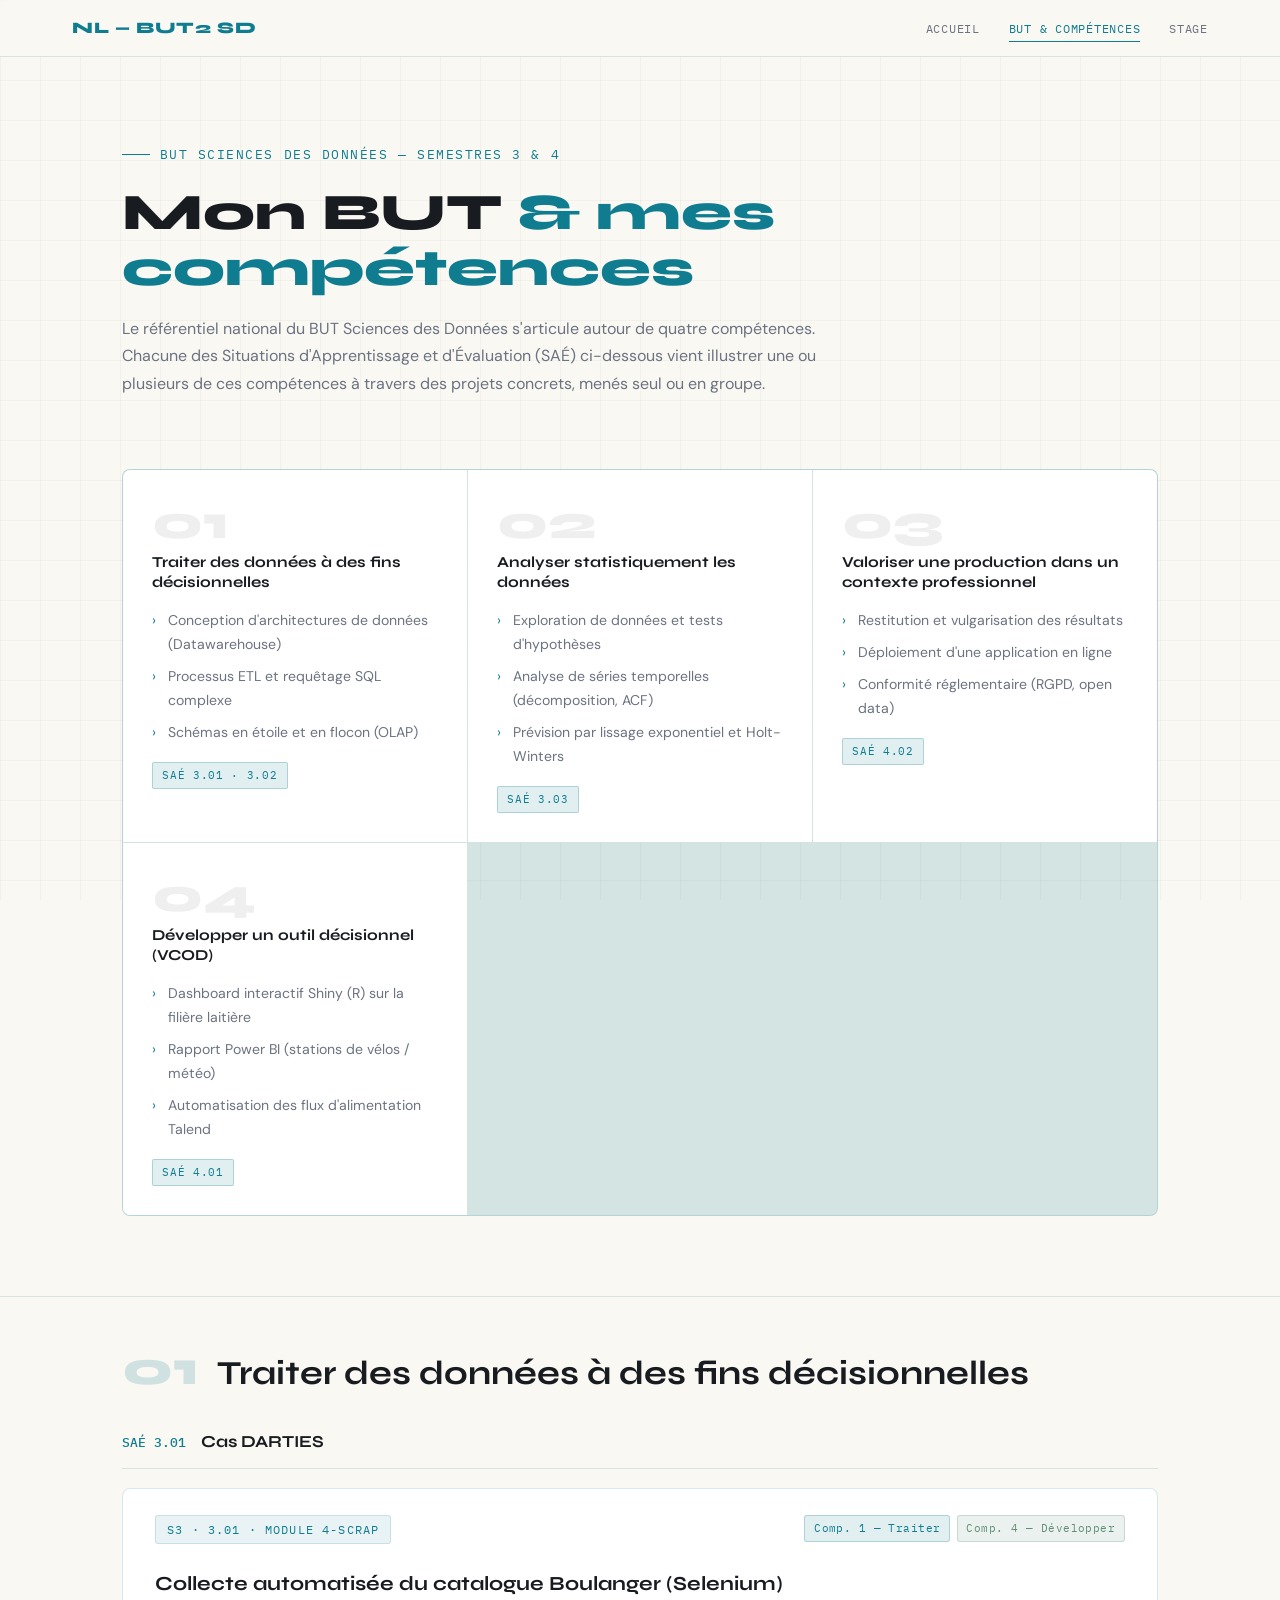
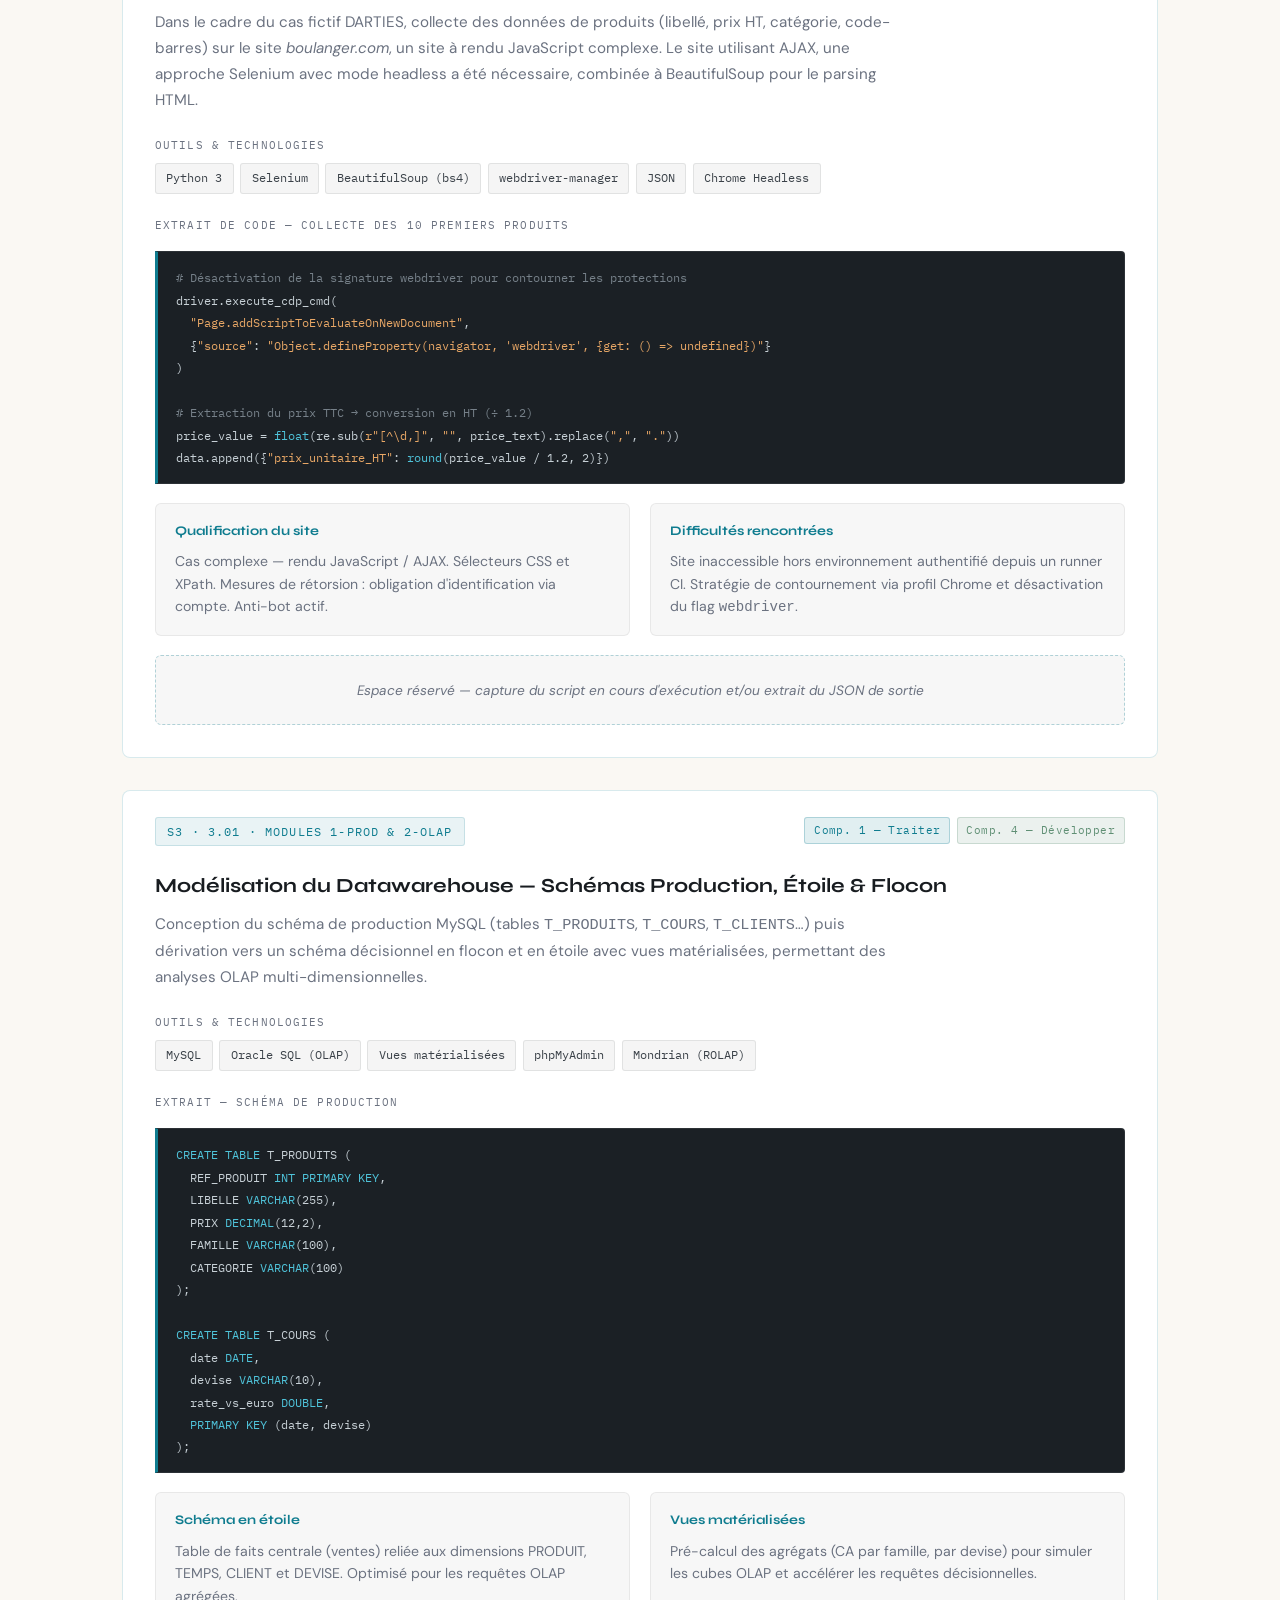
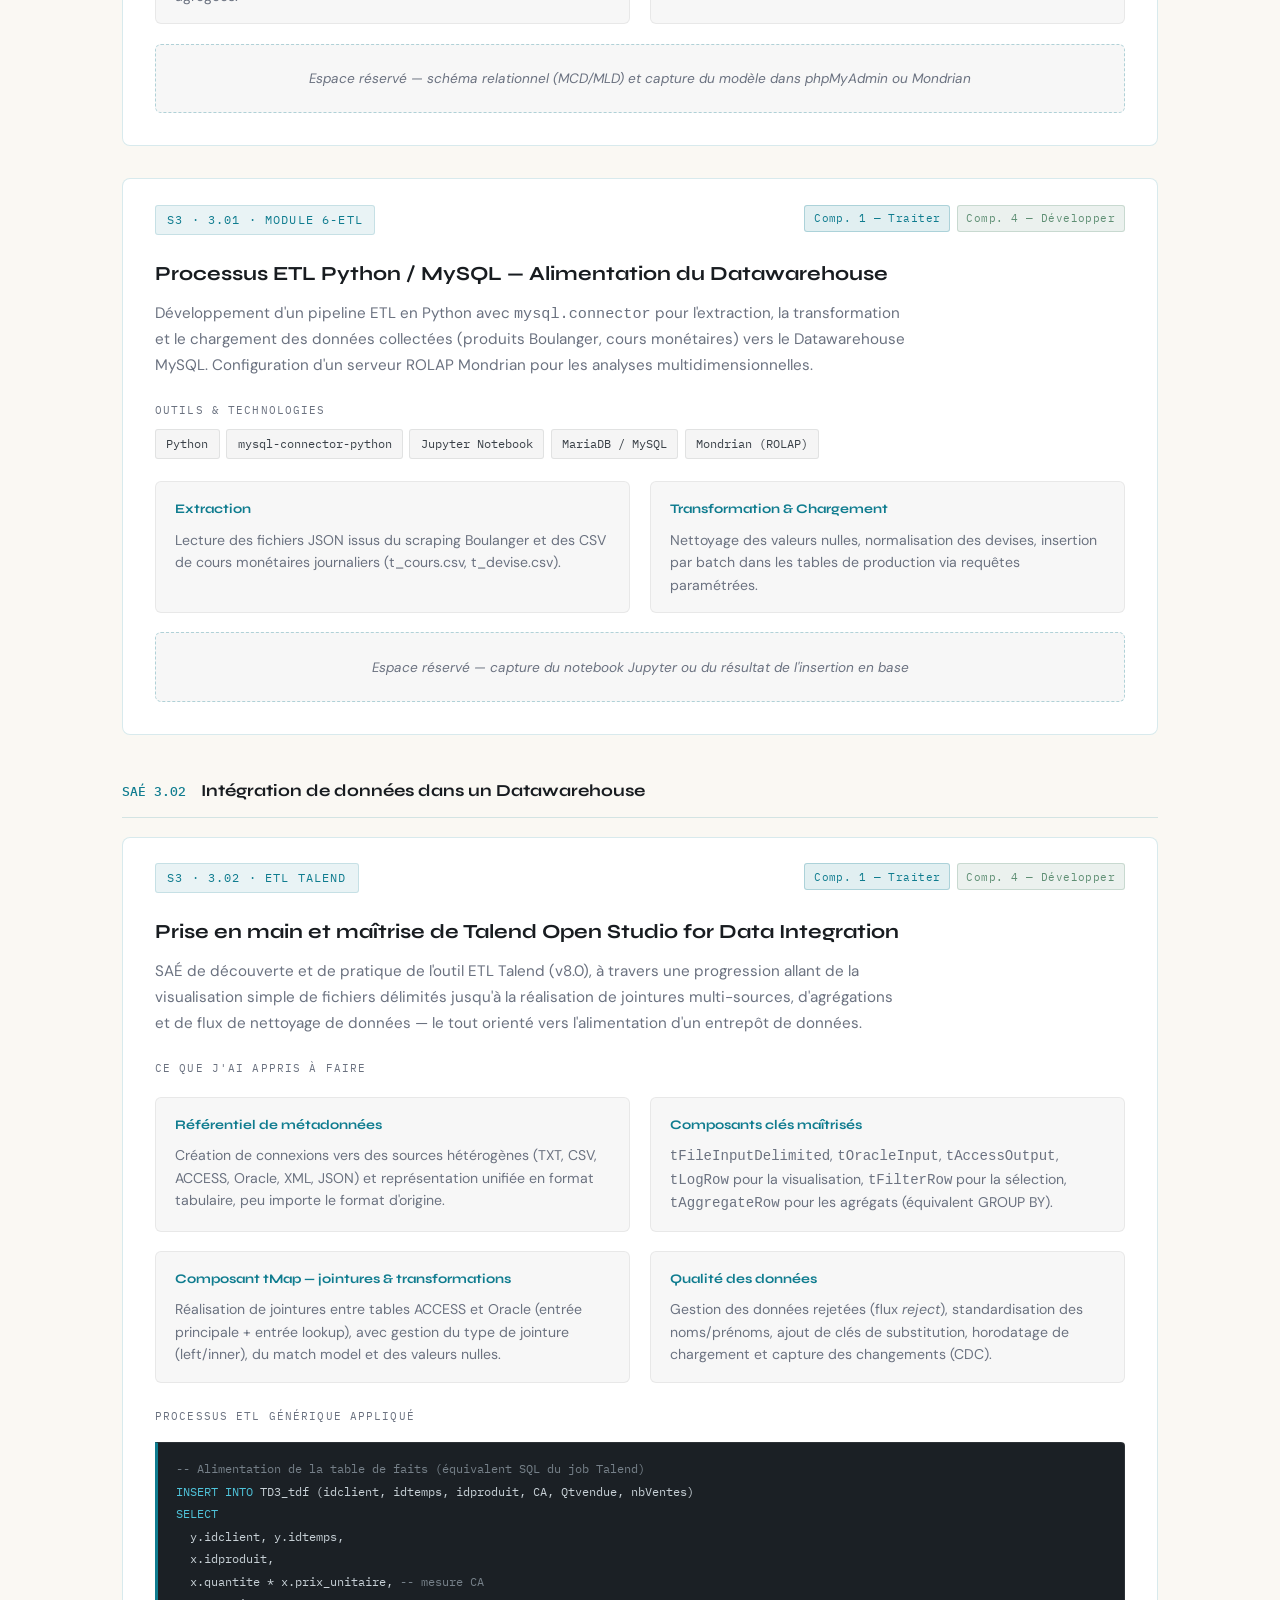
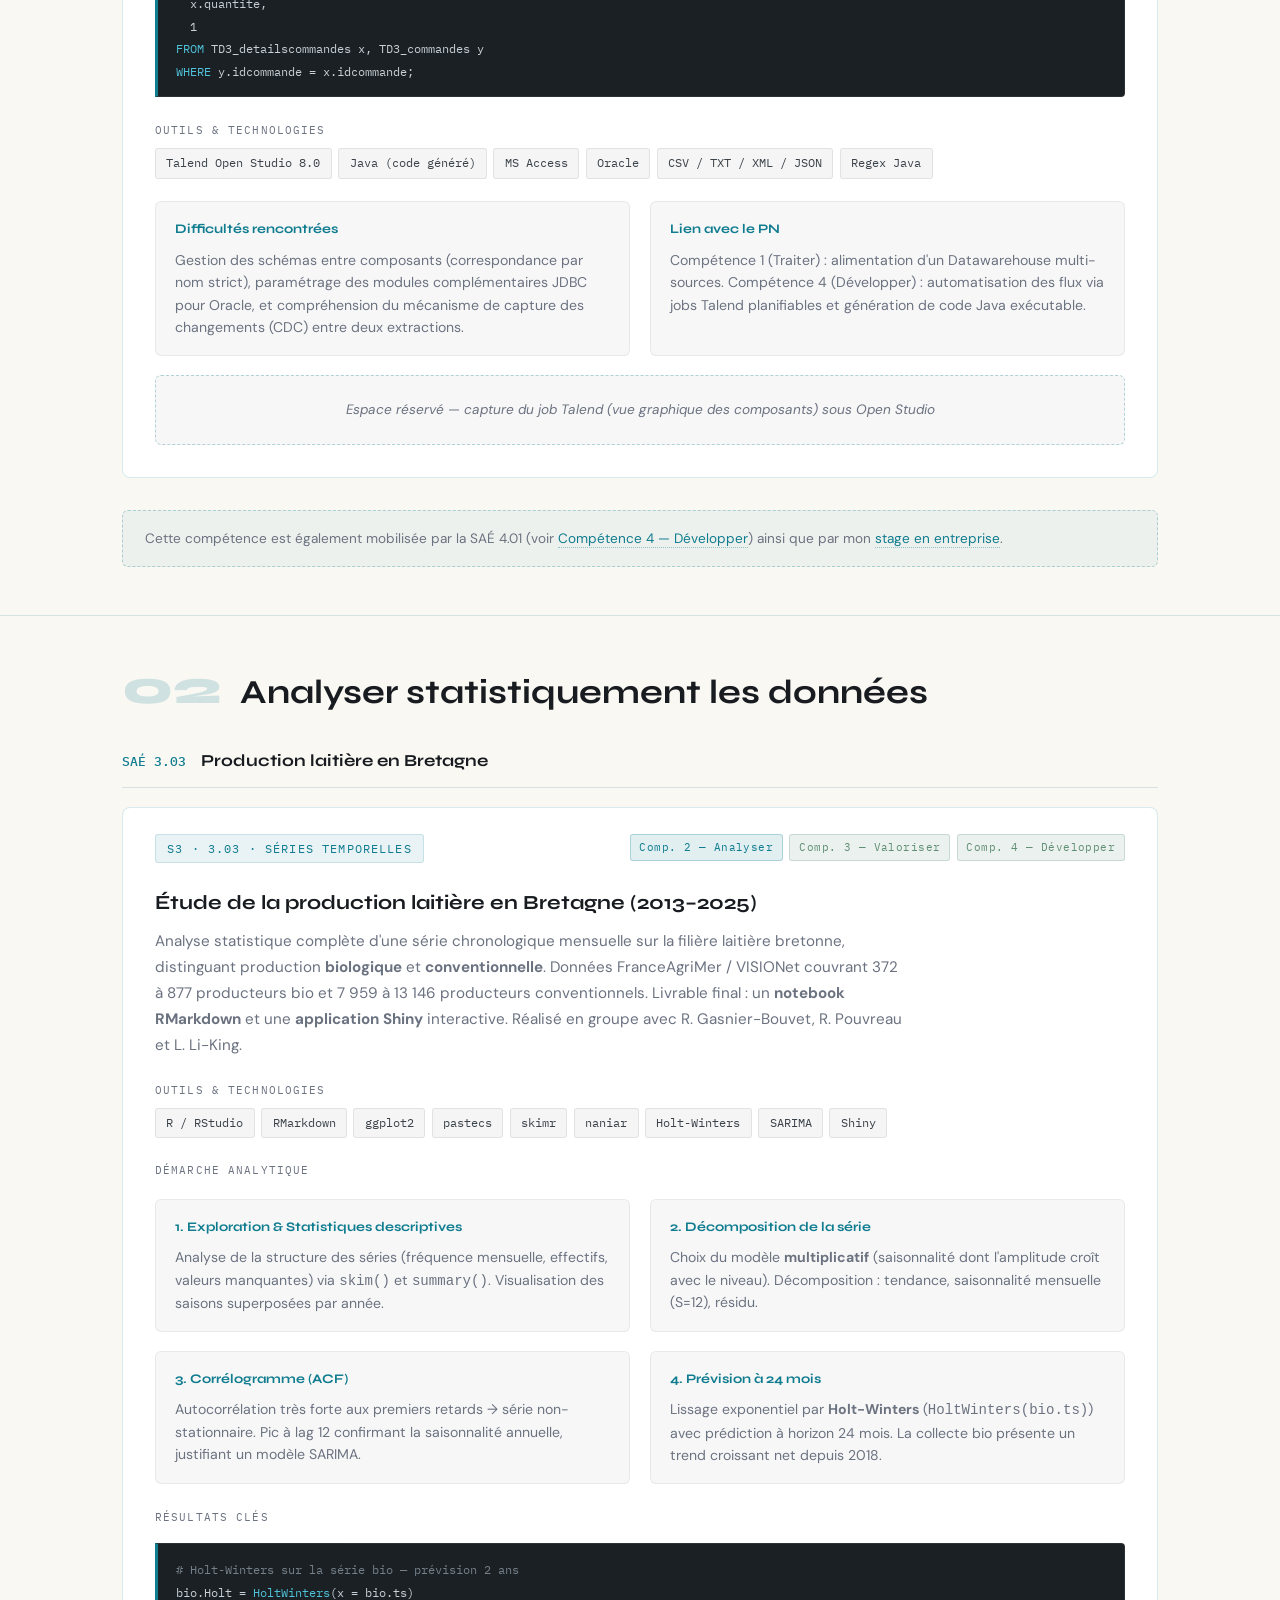
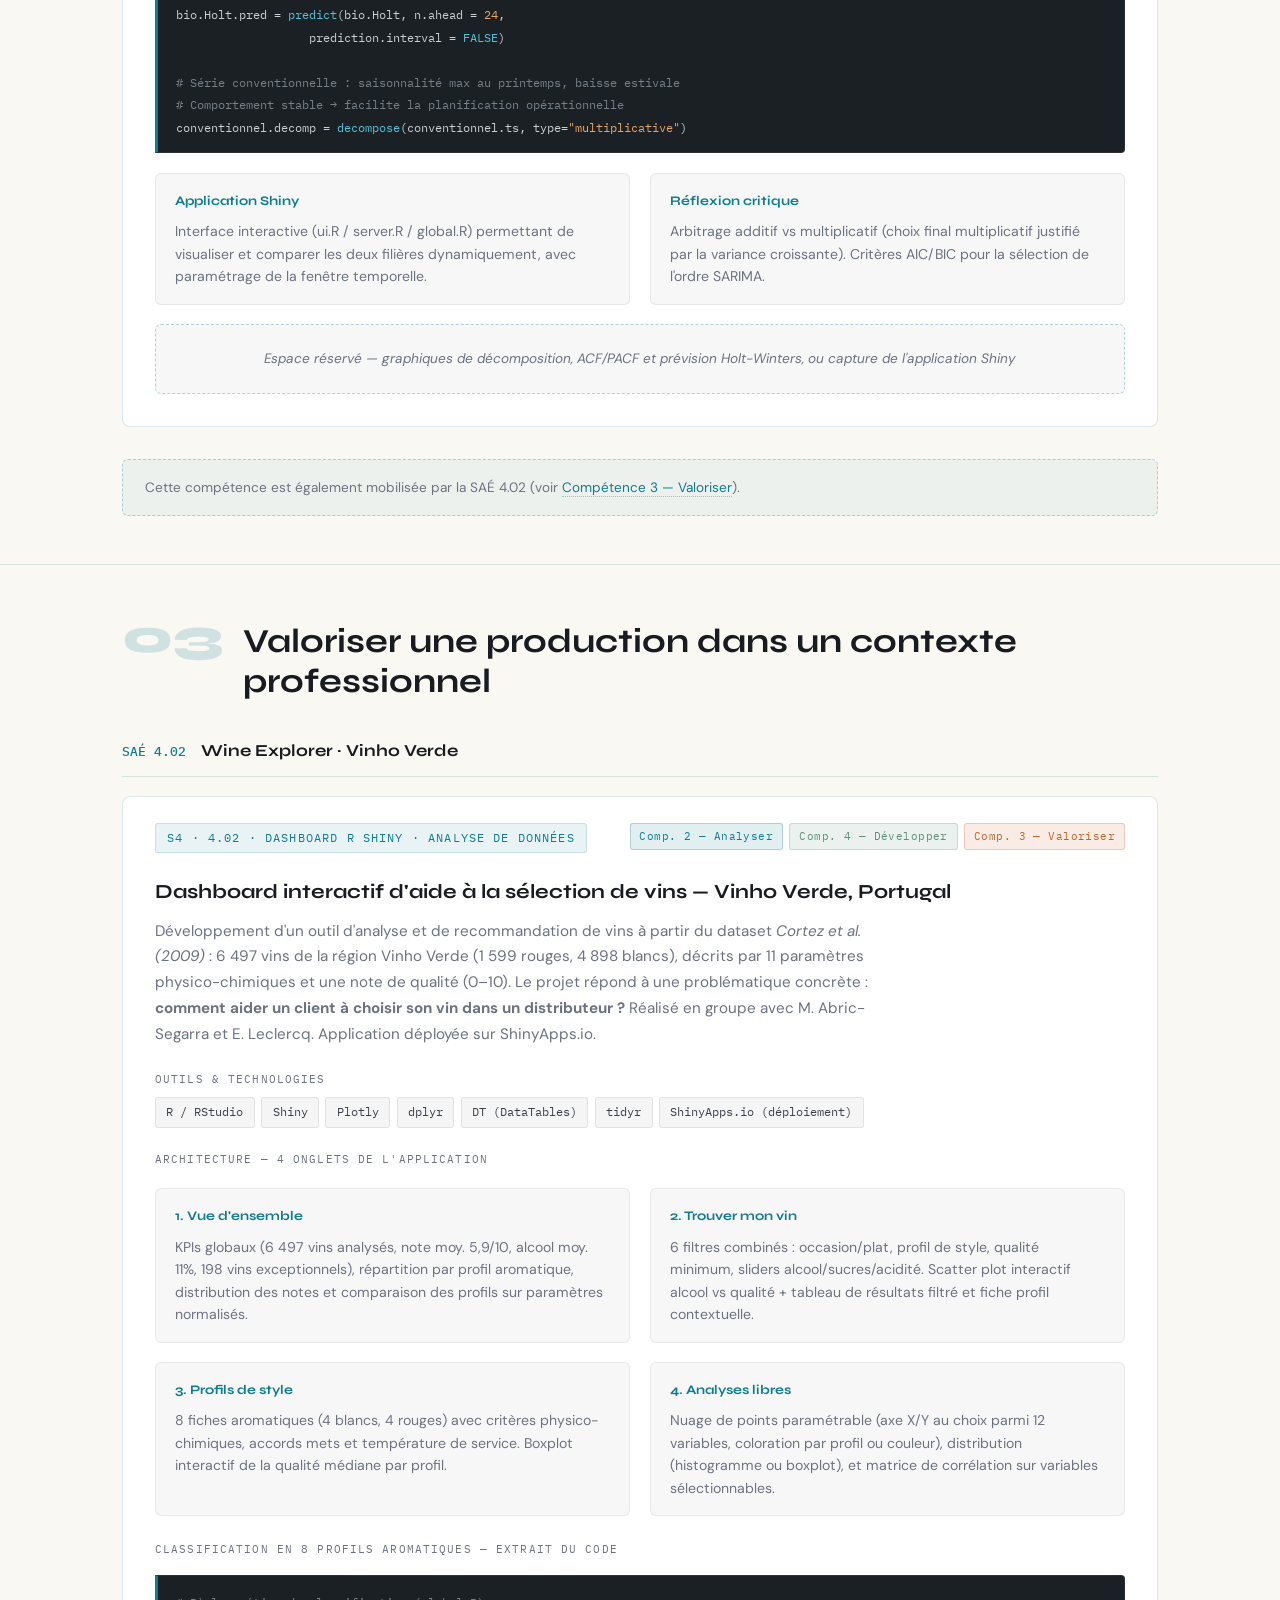
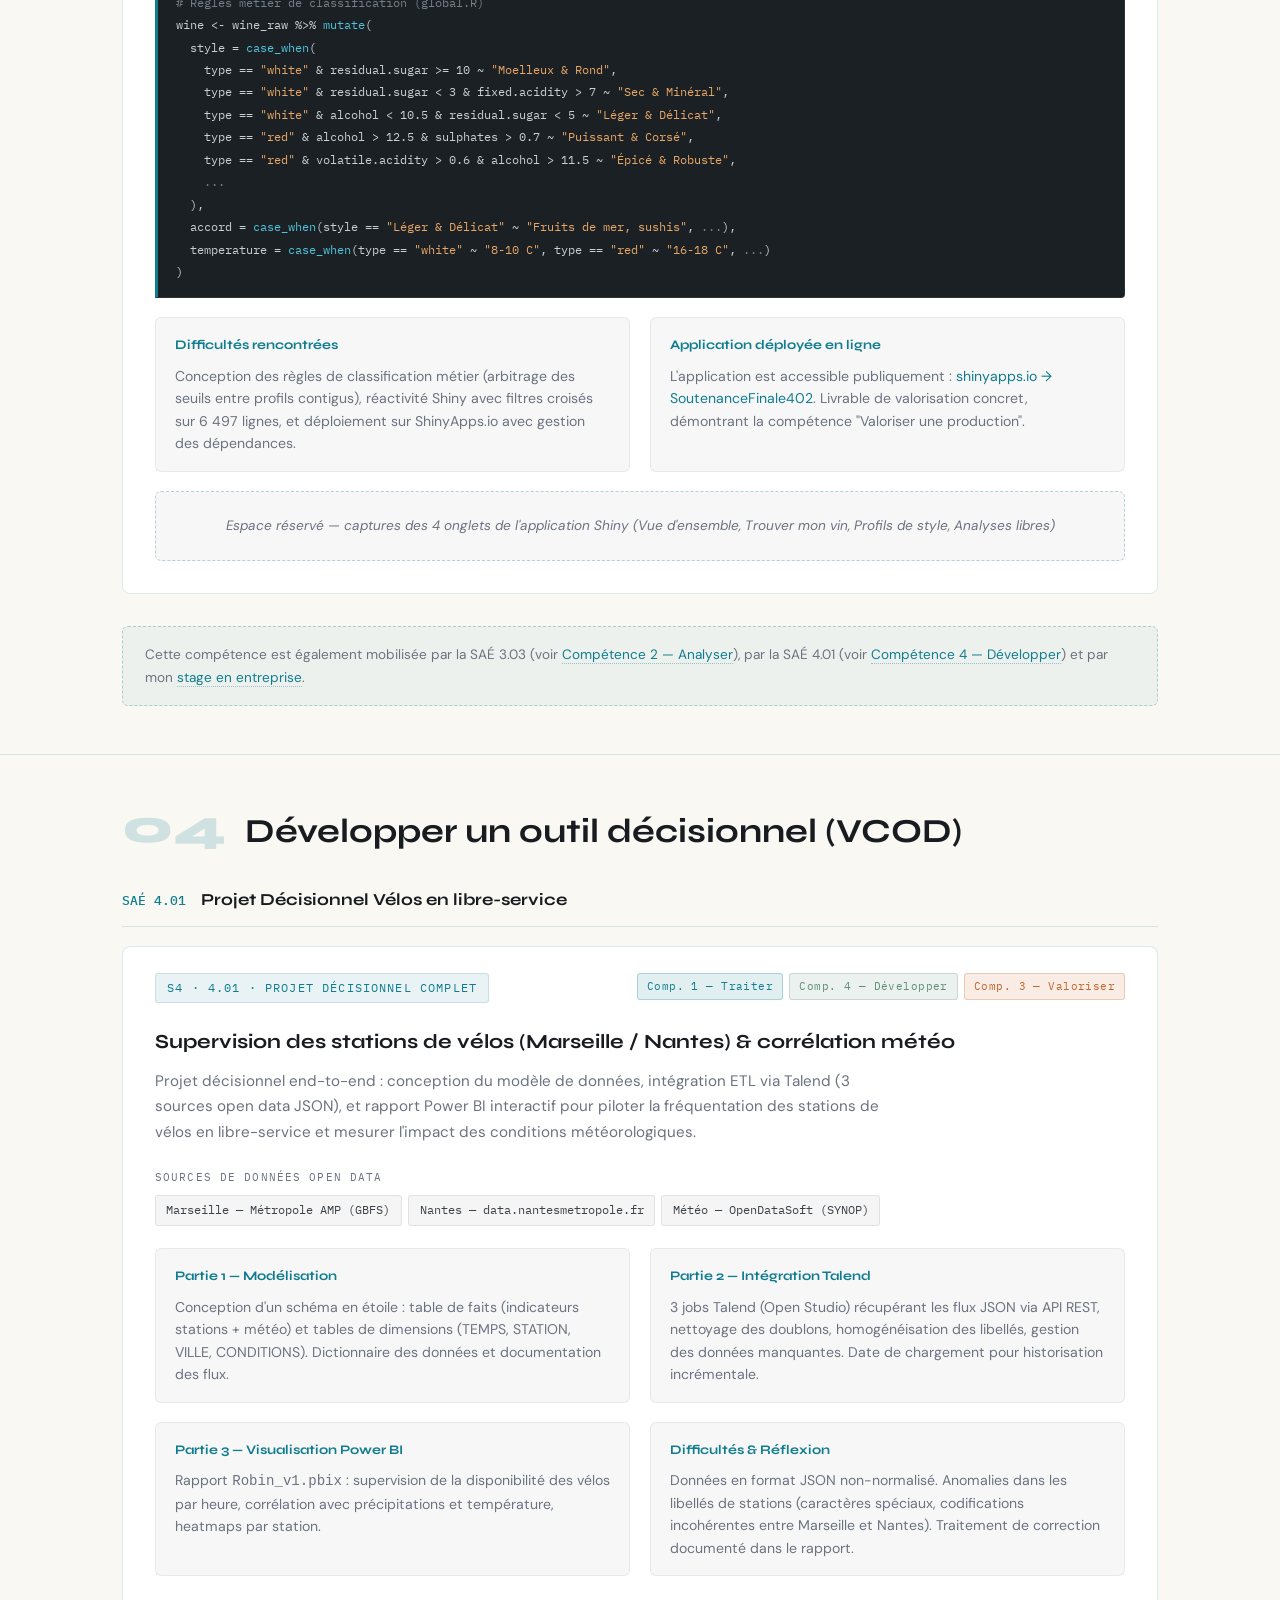
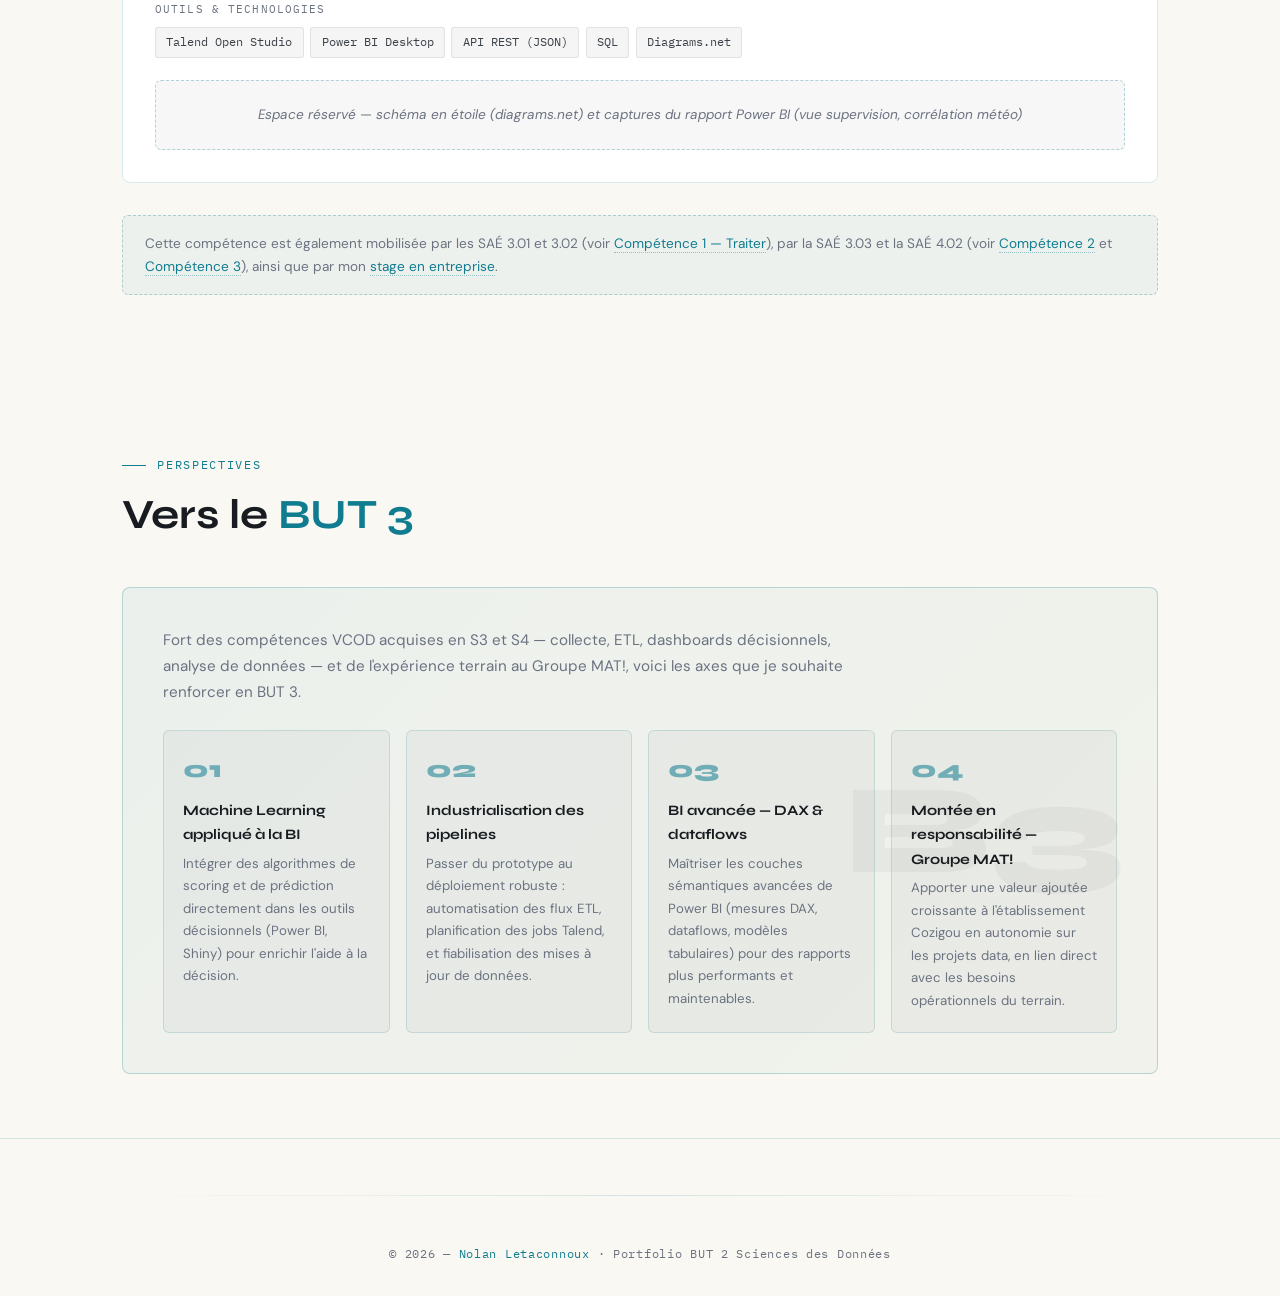
==== but.html @ 9b5545c2 "Add files via upload" ====
<!DOCTYPE html>
<html lang="fr">
<head>
  <meta charset="UTF-8" />
  <meta name="viewport" content="width=device-width, initial-scale=1.0" />
  <title>BUT &amp; Compétences — Nolan Letaconnoux</title>
  <link rel="preconnect" href="https://fonts.googleapis.com" />
  <link href="https://fonts.googleapis.com/css2?family=Syne:wght@400;600;700;800&family=IBM+Plex+Mono:wght@400;500&family=DM+Sans:ital,wght@0,300;0,400;0,500;1,300&display=swap" rel="stylesheet" />
  <link rel="stylesheet" href="styles.css" />
</head>
<body>

  <!-- NAV -->
  <header>
    <nav>
      <a class="nav-logo" href="index.html">NL — BUT2 SD</a>
      <ul>
        <li><a href="index.html">Accueil</a></li>
        <li><a href="but.html" class="active">BUT &amp; Compétences</a></li>
        <li><a href="stage.html">Stage</a></li>
      </ul>
    </nav>
  </header>

  <!-- INTRO -->
  <section class="page-intro">
    <div class="wrap">
      <p class="hero-label">BUT Sciences des Données — Semestres 3 &amp; 4</p>
      <h1>Mon BUT <span>&amp; mes compétences</span></h1>
      <p class="intro-text">
        Le référentiel national du BUT Sciences des Données s'articule autour de quatre compétences.
        Chacune des Situations d'Apprentissage et d'Évaluation (SAÉ) ci-dessous vient illustrer une ou
        plusieurs de ces compétences à travers des projets concrets, menés seul ou en groupe.
      </p>
    </div>
  </section>

  <!-- VUE D'ENSEMBLE DES COMPÉTENCES -->
  <section id="competences" style="padding-top:1rem;">
    <div class="wrap">
      <div class="comp-grid">

        <a class="comp-card" href="#comp1">
          <div class="comp-num">01</div>
          <h3>Traiter des données à des fins décisionnelles</h3>
          <ul>
            <li>Conception d'architectures de données (Datawarehouse)</li>
            <li>Processus ETL et requêtage SQL complexe</li>
            <li>Schémas en étoile et en flocon (OLAP)</li>
          </ul>
          <span class="comp-badge">SAÉ 3.01 · 3.02</span>
        </a>

        <a class="comp-card" href="#comp2">
          <div class="comp-num">02</div>
          <h3>Analyser statistiquement les données</h3>
          <ul>
            <li>Exploration de données et tests d'hypothèses</li>
            <li>Analyse de séries temporelles (décomposition, ACF)</li>
            <li>Prévision par lissage exponentiel et Holt-Winters</li>
          </ul>
          <span class="comp-badge">SAÉ 3.03</span>
        </a>

        <a class="comp-card" href="#comp3">
          <div class="comp-num">03</div>
          <h3>Valoriser une production dans un contexte professionnel</h3>
          <ul>
            <li>Restitution et vulgarisation des résultats</li>
            <li>Déploiement d'une application en ligne</li>
            <li>Conformité réglementaire (RGPD, open data)</li>
          </ul>
          <span class="comp-badge">SAÉ 4.02</span>
        </a>

        <a class="comp-card" href="#comp4">
          <div class="comp-num">04</div>
          <h3>Développer un outil décisionnel (VCOD)</h3>
          <ul>
            <li>Dashboard interactif Shiny (R) sur la filière laitière</li>
            <li>Rapport Power BI (stations de vélos / météo)</li>
            <li>Automatisation des flux d'alimentation Talend</li>
          </ul>
          <span class="comp-badge">SAÉ 4.01</span>
        </a>

      </div>
    </div>
  </section>

  <!-- COMPÉTENCE 1 -->
  <section class="comp-section" id="comp1">
    <div class="wrap">
      <div class="comp-section-header">
        <span class="num">01</span>
        <h2>Traiter des données à des fins décisionnelles</h2>
      </div>

      <p class="group-title"><span>SAÉ 3.01</span> Cas DARTIES</p>

      <!-- 4-Scrap -->
      <div class="sae-block">
        <div class="sae-header">
          <span class="sae-id">S3 · 3.01 · MODULE 4-SCRAP</span>
          <div class="sae-badges">
            <span class="badge badge-blue">Comp. 1 — Traiter</span>
            <span class="badge badge-green">Comp. 4 — Développer</span>
          </div>
        </div>
        <div class="sae-body">
          <h3 class="sae-title">Collecte automatisée du catalogue Boulanger (Selenium)</h3>
          <p class="sae-desc">
            Dans le cadre du cas fictif DARTIES, collecte des données de produits (libellé, prix HT, catégorie, code-barres)
            sur le site <em>boulanger.com</em>, un site à rendu JavaScript complexe. Le site utilisant AJAX, une approche
            Selenium avec mode headless a été nécessaire, combinée à BeautifulSoup pour le parsing HTML.
          </p>

          <p class="sae-section-label">Outils &amp; technologies</p>
          <div class="tools">
            <span class="tool">Python 3</span>
            <span class="tool">Selenium</span>
            <span class="tool">BeautifulSoup (bs4)</span>
            <span class="tool">webdriver-manager</span>
            <span class="tool">JSON</span>
            <span class="tool">Chrome Headless</span>
          </div>

          <p class="sae-section-label">Extrait de code — collecte des 10 premiers produits</p>
          <div class="code-snippet">
<span class="comment"># Désactivation de la signature webdriver pour contourner les protections</span><br/>
driver.execute_cdp_cmd(<br/>
&nbsp;&nbsp;<span class="str">"Page.addScriptToEvaluateOnNewDocument"</span>,<br/>
&nbsp;&nbsp;{<span class="str">"source"</span>: <span class="str">"Object.defineProperty(navigator, 'webdriver', {get: () => undefined})"</span>}<br/>
)<br/>
<br/>
<span class="comment"># Extraction du prix TTC → conversion en HT (÷ 1.2)</span><br/>
price_value = <span class="kw">float</span>(re.sub(<span class="str">r"[^\d,]"</span>, <span class="str">""</span>, price_text).replace(<span class="str">","</span>, <span class="str">"."</span>))<br/>
data.append({<span class="str">"prix_unitaire_HT"</span>: <span class="kw">round</span>(price_value / 1.2, 2)})
          </div>

          <div class="sae-details">
            <div class="detail-box">
              <h4>Qualification du site</h4>
              <p>Cas complexe — rendu JavaScript / AJAX. Sélecteurs CSS et XPath. Mesures de rétorsion : obligation d'identification via compte. Anti-bot actif.</p>
            </div>
            <div class="detail-box">
              <h4>Difficultés rencontrées</h4>
              <p>Site inaccessible hors environnement authentifié depuis un runner CI. Stratégie de contournement via profil Chrome et désactivation du flag <code>webdriver</code>.</p>
            </div>
          </div>

          <div class="render-box">Espace réservé — capture du script en cours d'exécution et/ou extrait du JSON de sortie</div>
        </div>
      </div>

      <!-- 1-PROD + 2-OLAP -->
      <div class="sae-block">
        <div class="sae-header">
          <span class="sae-id">S3 · 3.01 · MODULES 1-PROD &amp; 2-OLAP</span>
          <div class="sae-badges">
            <span class="badge badge-blue">Comp. 1 — Traiter</span>
            <span class="badge badge-green">Comp. 4 — Développer</span>
          </div>
        </div>
        <div class="sae-body">
          <h3 class="sae-title">Modélisation du Datawarehouse — Schémas Production, Étoile &amp; Flocon</h3>
          <p class="sae-desc">
            Conception du schéma de production MySQL (tables <code>T_PRODUITS</code>, <code>T_COURS</code>, <code>T_CLIENTS</code>…)
            puis dérivation vers un schéma décisionnel en flocon et en étoile avec vues matérialisées,
            permettant des analyses OLAP multi-dimensionnelles.
          </p>

          <p class="sae-section-label">Outils &amp; technologies</p>
          <div class="tools">
            <span class="tool">MySQL</span>
            <span class="tool">Oracle SQL (OLAP)</span>
            <span class="tool">Vues matérialisées</span>
            <span class="tool">phpMyAdmin</span>
            <span class="tool">Mondrian (ROLAP)</span>
          </div>

          <p class="sae-section-label">Extrait — schéma de production</p>
          <div class="code-snippet">
<span class="kw">CREATE TABLE</span> T_PRODUITS (<br/>
&nbsp;&nbsp;REF_PRODUIT <span class="kw">INT PRIMARY KEY</span>,<br/>
&nbsp;&nbsp;LIBELLE     <span class="kw">VARCHAR</span>(255),<br/>
&nbsp;&nbsp;PRIX        <span class="kw">DECIMAL</span>(12,2),<br/>
&nbsp;&nbsp;FAMILLE     <span class="kw">VARCHAR</span>(100),<br/>
&nbsp;&nbsp;CATEGORIE   <span class="kw">VARCHAR</span>(100)<br/>
);<br/>
<br/>
<span class="kw">CREATE TABLE</span> T_COURS (<br/>
&nbsp;&nbsp;date           <span class="kw">DATE</span>,<br/>
&nbsp;&nbsp;devise         <span class="kw">VARCHAR</span>(10),<br/>
&nbsp;&nbsp;rate_vs_euro   <span class="kw">DOUBLE</span>,<br/>
&nbsp;&nbsp;<span class="kw">PRIMARY KEY</span> (date, devise)<br/>
);
          </div>

          <div class="sae-details">
            <div class="detail-box">
              <h4>Schéma en étoile</h4>
              <p>Table de faits centrale (ventes) reliée aux dimensions PRODUIT, TEMPS, CLIENT et DEVISE. Optimisé pour les requêtes OLAP agrégées.</p>
            </div>
            <div class="detail-box">
              <h4>Vues matérialisées</h4>
              <p>Pré-calcul des agrégats (CA par famille, par devise) pour simuler les cubes OLAP et accélérer les requêtes décisionnelles.</p>
            </div>
          </div>

          <div class="render-box">Espace réservé — schéma relationnel (MCD/MLD) et capture du modèle dans phpMyAdmin ou Mondrian</div>
        </div>
      </div>

      <!-- 6-ETL -->
      <div class="sae-block">
        <div class="sae-header">
          <span class="sae-id">S3 · 3.01 · MODULE 6-ETL</span>
          <div class="sae-badges">
            <span class="badge badge-blue">Comp. 1 — Traiter</span>
            <span class="badge badge-green">Comp. 4 — Développer</span>
          </div>
        </div>
        <div class="sae-body">
          <h3 class="sae-title">Processus ETL Python / MySQL — Alimentation du Datawarehouse</h3>
          <p class="sae-desc">
            Développement d'un pipeline ETL en Python avec <code>mysql.connector</code> pour l'extraction,
            la transformation et le chargement des données collectées (produits Boulanger, cours monétaires)
            vers le Datawarehouse MySQL. Configuration d'un serveur ROLAP Mondrian pour les analyses multidimensionnelles.
          </p>

          <p class="sae-section-label">Outils &amp; technologies</p>
          <div class="tools">
            <span class="tool">Python</span>
            <span class="tool">mysql-connector-python</span>
            <span class="tool">Jupyter Notebook</span>
            <span class="tool">MariaDB / MySQL</span>
            <span class="tool">Mondrian (ROLAP)</span>
          </div>

          <div class="sae-details">
            <div class="detail-box">
              <h4>Extraction</h4>
              <p>Lecture des fichiers JSON issus du scraping Boulanger et des CSV de cours monétaires journaliers (t_cours.csv, t_devise.csv).</p>
            </div>
            <div class="detail-box">
              <h4>Transformation &amp; Chargement</h4>
              <p>Nettoyage des valeurs nulles, normalisation des devises, insertion par batch dans les tables de production via requêtes paramétrées.</p>
            </div>
          </div>

          <div class="render-box">Espace réservé — capture du notebook Jupyter ou du résultat de l'insertion en base</div>
        </div>
      </div>

      <p class="group-title"><span>SAÉ 3.02</span> Intégration de données dans un Datawarehouse</p>

      <div class="sae-block">
        <div class="sae-header">
          <span class="sae-id">S3 · 3.02 · ETL TALEND</span>
          <div class="sae-badges">
            <span class="badge badge-blue">Comp. 1 — Traiter</span>
            <span class="badge badge-green">Comp. 4 — Développer</span>
          </div>
        </div>
        <div class="sae-body">
          <h3 class="sae-title">Prise en main et maîtrise de Talend Open Studio for Data Integration</h3>
          <p class="sae-desc">
            SAÉ de découverte et de pratique de l'outil ETL Talend (v8.0), à travers une progression allant de la
            visualisation simple de fichiers délimités jusqu'à la réalisation de jointures multi-sources, d'agrégations
            et de flux de nettoyage de données — le tout orienté vers l'alimentation d'un entrepôt de données.
          </p>

          <p class="sae-section-label">Ce que j'ai appris à faire</p>
          <div class="sae-details">
            <div class="detail-box">
              <h4>Référentiel de métadonnées</h4>
              <p>Création de connexions vers des sources hétérogènes (TXT, CSV, ACCESS, Oracle, XML, JSON) et représentation unifiée en format tabulaire, peu importe le format d'origine.</p>
            </div>
            <div class="detail-box">
              <h4>Composants clés maîtrisés</h4>
              <p><code>tFileInputDelimited</code>, <code>tOracleInput</code>, <code>tAccessOutput</code>, <code>tLogRow</code> pour la visualisation, <code>tFilterRow</code> pour la sélection, <code>tAggregateRow</code> pour les agrégats (équivalent GROUP BY).</p>
            </div>
            <div class="detail-box">
              <h4>Composant tMap — jointures &amp; transformations</h4>
              <p>Réalisation de jointures entre tables ACCESS et Oracle (entrée principale + entrée lookup), avec gestion du type de jointure (left/inner), du match model et des valeurs nulles.</p>
            </div>
            <div class="detail-box">
              <h4>Qualité des données</h4>
              <p>Gestion des données rejetées (flux <em>reject</em>), standardisation des noms/prénoms, ajout de clés de substitution, horodatage de chargement et capture des changements (CDC).</p>
            </div>
          </div>

          <p class="sae-section-label" style="margin-top:1.5rem;">Processus ETL générique appliqué</p>
          <div class="code-snippet">
<span class="comment">-- Alimentation de la table de faits (équivalent SQL du job Talend)</span><br/>
<span class="kw">INSERT INTO</span> TD3_tdf (idclient, idtemps, idproduit, CA, Qtvendue, nbVentes)<br/>
<span class="kw">SELECT</span><br/>
&nbsp;&nbsp;y.idclient, y.idtemps,<br/>
&nbsp;&nbsp;x.idproduit,<br/>
&nbsp;&nbsp;x.quantite * x.prix_unitaire, <span class="comment">-- mesure CA</span><br/>
&nbsp;&nbsp;x.quantite,<br/>
&nbsp;&nbsp;1<br/>
<span class="kw">FROM</span> TD3_detailscommandes x, TD3_commandes y<br/>
<span class="kw">WHERE</span> y.idcommande = x.idcommande;
          </div>

          <p class="sae-section-label" style="margin-top:1.5rem;">Outils &amp; technologies</p>
          <div class="tools">
            <span class="tool">Talend Open Studio 8.0</span>
            <span class="tool">Java (code généré)</span>
            <span class="tool">MS Access</span>
            <span class="tool">Oracle</span>
            <span class="tool">CSV / TXT / XML / JSON</span>
            <span class="tool">Regex Java</span>
          </div>

          <div class="sae-details" style="margin-top:1.2rem;">
            <div class="detail-box">
              <h4>Difficultés rencontrées</h4>
              <p>Gestion des schémas entre composants (correspondance par nom strict), paramétrage des modules complémentaires JDBC pour Oracle, et compréhension du mécanisme de capture des changements (CDC) entre deux extractions.</p>
            </div>
            <div class="detail-box">
              <h4>Lien avec le PN</h4>
              <p>Compétence 1 (Traiter) : alimentation d'un Datawarehouse multi-sources. Compétence 4 (Développer) : automatisation des flux via jobs Talend planifiables et génération de code Java exécutable.</p>
            </div>
          </div>

          <div class="render-box">Espace réservé — capture du job Talend (vue graphique des composants) sous Open Studio</div>
        </div>
      </div>

      <p class="crossref">
        Cette compétence est également mobilisée par la SAÉ 4.01 (voir <a href="#comp4">Compétence 4 — Développer</a>)
        ainsi que par mon <a href="stage.html">stage en entreprise</a>.
      </p>
    </div>
  </section>

  <!-- COMPÉTENCE 2 -->
  <section class="comp-section" id="comp2">
    <div class="wrap">
      <div class="comp-section-header">
        <span class="num">02</span>
        <h2>Analyser statistiquement les données</h2>
      </div>

      <p class="group-title"><span>SAÉ 3.03</span> Production laitière en Bretagne</p>

      <div class="sae-block">
        <div class="sae-header">
          <span class="sae-id">S3 · 3.03 · SÉRIES TEMPORELLES</span>
          <div class="sae-badges">
            <span class="badge badge-blue">Comp. 2 — Analyser</span>
            <span class="badge badge-green">Comp. 3 — Valoriser</span>
            <span class="badge badge-green">Comp. 4 — Développer</span>
          </div>
        </div>
        <div class="sae-body">
          <h3 class="sae-title">Étude de la production laitière en Bretagne (2013–2025)</h3>
          <p class="sae-desc">
            Analyse statistique complète d'une série chronologique mensuelle sur la filière laitière bretonne,
            distinguant production <strong>biologique</strong> et <strong>conventionnelle</strong>.
            Données FranceAgriMer / VISIONet couvrant 372 à 877 producteurs bio et 7 959 à 13 146 producteurs conventionnels.
            Livrable final : un <strong>notebook RMarkdown</strong> et une <strong>application Shiny</strong> interactive.
            Réalisé en groupe avec R. Gasnier-Bouvet, R. Pouvreau et L. Li-King.
          </p>

          <p class="sae-section-label">Outils &amp; technologies</p>
          <div class="tools">
            <span class="tool">R / RStudio</span>
            <span class="tool">RMarkdown</span>
            <span class="tool">ggplot2</span>
            <span class="tool">pastecs</span>
            <span class="tool">skimr</span>
            <span class="tool">naniar</span>
            <span class="tool">Holt-Winters</span>
            <span class="tool">SARIMA</span>
            <span class="tool">Shiny</span>
          </div>

          <p class="sae-section-label">Démarche analytique</p>
          <div class="sae-details">
            <div class="detail-box">
              <h4>1. Exploration &amp; Statistiques descriptives</h4>
              <p>Analyse de la structure des séries (fréquence mensuelle, effectifs, valeurs manquantes) via <code>skim()</code> et <code>summary()</code>. Visualisation des saisons superposées par année.</p>
            </div>
            <div class="detail-box">
              <h4>2. Décomposition de la série</h4>
              <p>Choix du modèle <strong>multiplicatif</strong> (saisonnalité dont l'amplitude croît avec le niveau). Décomposition : tendance, saisonnalité mensuelle (S=12), résidu.</p>
            </div>
            <div class="detail-box">
              <h4>3. Corrélogramme (ACF)</h4>
              <p>Autocorrélation très forte aux premiers retards → série non-stationnaire. Pic à lag 12 confirmant la saisonnalité annuelle, justifiant un modèle SARIMA.</p>
            </div>
            <div class="detail-box">
              <h4>4. Prévision à 24 mois</h4>
              <p>Lissage exponentiel par <strong>Holt-Winters</strong> (<code>HoltWinters(bio.ts)</code>) avec prédiction à horizon 24 mois. La collecte bio présente un trend croissant net depuis 2018.</p>
            </div>
          </div>

          <p class="sae-section-label" style="margin-top:1.5rem;">Résultats clés</p>
          <div class="code-snippet">
<span class="comment"># Holt-Winters sur la série bio — prévision 2 ans</span><br/>
bio.Holt = <span class="kw">HoltWinters</span>(x = bio.ts)<br/>
bio.Holt.pred = <span class="kw">predict</span>(bio.Holt, n.ahead = <span class="str">24</span>,<br/>
&nbsp;&nbsp;&nbsp;&nbsp;&nbsp;&nbsp;&nbsp;&nbsp;&nbsp;&nbsp;&nbsp;&nbsp;&nbsp;&nbsp;&nbsp;&nbsp;&nbsp;&nbsp;&nbsp;prediction.interval = <span class="kw">FALSE</span>)<br/>
<br/>
<span class="comment"># Série conventionnelle : saisonnalité max au printemps, baisse estivale</span><br/>
<span class="comment"># Comportement stable → facilite la planification opérationnelle</span><br/>
conventionnel.decomp = <span class="kw">decompose</span>(conventionnel.ts, type=<span class="str">"multiplicative"</span>)
          </div>

          <div class="sae-details" style="margin-top:1.2rem;">
            <div class="detail-box">
              <h4>Application Shiny</h4>
              <p>Interface interactive (ui.R / server.R / global.R) permettant de visualiser et comparer les deux filières dynamiquement, avec paramétrage de la fenêtre temporelle.</p>
            </div>
            <div class="detail-box">
              <h4>Réflexion critique</h4>
              <p>Arbitrage additif vs multiplicatif (choix final multiplicatif justifié par la variance croissante). Critères AIC/BIC pour la sélection de l'ordre SARIMA.</p>
            </div>
          </div>

          <div class="render-box">Espace réservé — graphiques de décomposition, ACF/PACF et prévision Holt-Winters, ou capture de l'application Shiny</div>
        </div>
      </div>

      <p class="crossref">
        Cette compétence est également mobilisée par la SAÉ 4.02 (voir <a href="#comp3">Compétence 3 — Valoriser</a>).
      </p>
    </div>
  </section>

  <!-- COMPÉTENCE 3 -->
  <section class="comp-section" id="comp3">
    <div class="wrap">
      <div class="comp-section-header">
        <span class="num">03</span>
        <h2>Valoriser une production dans un contexte professionnel</h2>
      </div>

      <p class="group-title"><span>SAÉ 4.02</span> Wine Explorer · Vinho Verde</p>

      <div class="sae-block">
        <div class="sae-header">
          <span class="sae-id">S4 · 4.02 · DASHBOARD R SHINY · ANALYSE DE DONNÉES</span>
          <div class="sae-badges">
            <span class="badge badge-blue">Comp. 2 — Analyser</span>
            <span class="badge badge-green">Comp. 4 — Développer</span>
            <span class="badge badge-gold">Comp. 3 — Valoriser</span>
          </div>
        </div>
        <div class="sae-body">
          <h3 class="sae-title">Dashboard interactif d'aide à la sélection de vins — Vinho Verde, Portugal</h3>
          <p class="sae-desc">
            Développement d'un outil d'analyse et de recommandation de vins à partir du dataset <em>Cortez et al. (2009)</em> :
            6 497 vins de la région Vinho Verde (1 599 rouges, 4 898 blancs), décrits par 11 paramètres physico-chimiques
            et une note de qualité (0–10). Le projet répond à une problématique concrète : <strong>comment aider un client
            à choisir son vin dans un distributeur ?</strong>
            Réalisé en groupe avec M. Abric-Segarra et E. Leclercq. Application déployée sur ShinyApps.io.
          </p>

          <p class="sae-section-label">Outils &amp; technologies</p>
          <div class="tools">
            <span class="tool">R / RStudio</span>
            <span class="tool">Shiny</span>
            <span class="tool">Plotly</span>
            <span class="tool">dplyr</span>
            <span class="tool">DT (DataTables)</span>
            <span class="tool">tidyr</span>
            <span class="tool">ShinyApps.io (déploiement)</span>
          </div>

          <p class="sae-section-label">Architecture — 4 onglets de l'application</p>
          <div class="sae-details">
            <div class="detail-box">
              <h4>1. Vue d'ensemble</h4>
              <p>KPIs globaux (6 497 vins analysés, note moy. 5,9/10, alcool moy. 11%, 198 vins exceptionnels), répartition par profil aromatique, distribution des notes et comparaison des profils sur paramètres normalisés.</p>
            </div>
            <div class="detail-box">
              <h4>2. Trouver mon vin</h4>
              <p>6 filtres combinés : occasion/plat, profil de style, qualité minimum, sliders alcool/sucres/acidité. Scatter plot interactif alcool vs qualité + tableau de résultats filtré et fiche profil contextuelle.</p>
            </div>
            <div class="detail-box">
              <h4>3. Profils de style</h4>
              <p>8 fiches aromatiques (4 blancs, 4 rouges) avec critères physico-chimiques, accords mets et température de service. Boxplot interactif de la qualité médiane par profil.</p>
            </div>
            <div class="detail-box">
              <h4>4. Analyses libres</h4>
              <p>Nuage de points paramétrable (axe X/Y au choix parmi 12 variables, coloration par profil ou couleur), distribution (histogramme ou boxplot), et matrice de corrélation sur variables sélectionnables.</p>
            </div>
          </div>

          <p class="sae-section-label" style="margin-top:1.5rem;">Classification en 8 profils aromatiques — extrait du code</p>
          <div class="code-snippet">
<span class="comment"># Règles métier de classification (global.R)</span><br/>
wine &lt;- wine_raw %&gt;% <span class="kw">mutate</span>(<br/>
&nbsp;&nbsp;style = <span class="kw">case_when</span>(<br/>
&nbsp;&nbsp;&nbsp;&nbsp;type == <span class="str">"white"</span> &amp; residual.sugar &gt;= 10                    ~ <span class="str">"Moelleux &amp; Rond"</span>,<br/>
&nbsp;&nbsp;&nbsp;&nbsp;type == <span class="str">"white"</span> &amp; residual.sugar &lt; 3 &amp; fixed.acidity &gt; 7 ~ <span class="str">"Sec &amp; Minéral"</span>,<br/>
&nbsp;&nbsp;&nbsp;&nbsp;type == <span class="str">"white"</span> &amp; alcohol &lt; 10.5 &amp; residual.sugar &lt; 5    ~ <span class="str">"Léger &amp; Délicat"</span>,<br/>
&nbsp;&nbsp;&nbsp;&nbsp;type == <span class="str">"red"</span>   &amp; alcohol &gt; 12.5 &amp; sulphates &gt; 0.7       ~ <span class="str">"Puissant &amp; Corsé"</span>,<br/>
&nbsp;&nbsp;&nbsp;&nbsp;type == <span class="str">"red"</span>   &amp; volatile.acidity &gt; 0.6 &amp; alcohol &gt; 11.5 ~ <span class="str">"Épicé &amp; Robuste"</span>,<br/>
&nbsp;&nbsp;&nbsp;&nbsp;<span class="comment">...</span><br/>
&nbsp;&nbsp;),<br/>
&nbsp;&nbsp;accord = <span class="kw">case_when</span>(style == <span class="str">"Léger &amp; Délicat"</span> ~ <span class="str">"Fruits de mer, sushis"</span>, <span class="comment">...</span>),<br/>
&nbsp;&nbsp;temperature = <span class="kw">case_when</span>(type == <span class="str">"white"</span> ~ <span class="str">"8-10 C"</span>, type == <span class="str">"red"</span> ~ <span class="str">"16-18 C"</span>, <span class="comment">...</span>)<br/>
)
          </div>

          <div class="sae-details" style="margin-top:1.2rem;">
            <div class="detail-box">
              <h4>Difficultés rencontrées</h4>
              <p>Conception des règles de classification métier (arbitrage des seuils entre profils contigus), réactivité Shiny avec filtres croisés sur 6 497 lignes, et déploiement sur ShinyApps.io avec gestion des dépendances.</p>
            </div>
            <div class="detail-box">
              <h4>Application déployée en ligne</h4>
              <p>L'application est accessible publiquement : <a href="https://maxence-abricsegarra-acp.shinyapps.io/SoutenanceFinale402/" target="_blank" style="color:var(--cyan); text-decoration:none;">shinyapps.io → SoutenanceFinale402</a>. Livrable de valorisation concret, démontrant la compétence "Valoriser une production".</p>
            </div>
          </div>

          <div class="render-box">Espace réservé — captures des 4 onglets de l'application Shiny (Vue d'ensemble, Trouver mon vin, Profils de style, Analyses libres)</div>
        </div>
      </div>

      <p class="crossref">
        Cette compétence est également mobilisée par la SAÉ 3.03 (voir <a href="#comp2">Compétence 2 — Analyser</a>),
        par la SAÉ 4.01 (voir <a href="#comp4">Compétence 4 — Développer</a>) et par mon
        <a href="stage.html">stage en entreprise</a>.
      </p>
    </div>
  </section>

  <!-- COMPÉTENCE 4 -->
  <section class="comp-section" id="comp4">
    <div class="wrap">
      <div class="comp-section-header">
        <span class="num">04</span>
        <h2>Développer un outil décisionnel (VCOD)</h2>
      </div>

      <p class="group-title"><span>SAÉ 4.01</span> Projet Décisionnel Vélos en libre-service</p>

      <div class="sae-block">
        <div class="sae-header">
          <span class="sae-id">S4 · 4.01 · PROJET DÉCISIONNEL COMPLET</span>
          <div class="sae-badges">
            <span class="badge badge-blue">Comp. 1 — Traiter</span>
            <span class="badge badge-green">Comp. 4 — Développer</span>
            <span class="badge badge-gold">Comp. 3 — Valoriser</span>
          </div>
        </div>
        <div class="sae-body">
          <h3 class="sae-title">Supervision des stations de vélos (Marseille / Nantes) &amp; corrélation météo</h3>
          <p class="sae-desc">
            Projet décisionnel end-to-end : conception du modèle de données, intégration ETL via Talend (3 sources open data JSON),
            et rapport Power BI interactif pour piloter la fréquentation des stations de vélos en libre-service
            et mesurer l'impact des conditions météorologiques.
          </p>

          <p class="sae-section-label">Sources de données open data</p>
          <div class="tools">
            <span class="tool">Marseille — Métropole AMP (GBFS)</span>
            <span class="tool">Nantes — data.nantesmetropole.fr</span>
            <span class="tool">Météo — OpenDataSoft (SYNOP)</span>
          </div>

          <div class="sae-details">
            <div class="detail-box">
              <h4>Partie 1 — Modélisation</h4>
              <p>Conception d'un schéma en étoile : table de faits (indicateurs stations + météo) et tables de dimensions (TEMPS, STATION, VILLE, CONDITIONS). Dictionnaire des données et documentation des flux.</p>
            </div>
            <div class="detail-box">
              <h4>Partie 2 — Intégration Talend</h4>
              <p>3 jobs Talend (Open Studio) récupérant les flux JSON via API REST, nettoyage des doublons, homogénéisation des libellés, gestion des données manquantes. Date de chargement pour historisation incrémentale.</p>
            </div>
            <div class="detail-box">
              <h4>Partie 3 — Visualisation Power BI</h4>
              <p>Rapport <code>Robin_v1.pbix</code> : supervision de la disponibilité des vélos par heure, corrélation avec précipitations et température, heatmaps par station.</p>
            </div>
            <div class="detail-box">
              <h4>Difficultés &amp; Réflexion</h4>
              <p>Données en format JSON non-normalisé. Anomalies dans les libellés de stations (caractères spéciaux, codifications incohérentes entre Marseille et Nantes). Traitement de correction documenté dans le rapport.</p>
            </div>
          </div>

          <p class="sae-section-label" style="margin-top:1.5rem;">Outils &amp; technologies</p>
          <div class="tools">
            <span class="tool">Talend Open Studio</span>
            <span class="tool">Power BI Desktop</span>
            <span class="tool">API REST (JSON)</span>
            <span class="tool">SQL</span>
            <span class="tool">Diagrams.net</span>
          </div>

          <div class="render-box">Espace réservé — schéma en étoile (diagrams.net) et captures du rapport Power BI (vue supervision, corrélation météo)</div>
        </div>
      </div>

      <p class="crossref">
        Cette compétence est également mobilisée par les SAÉ 3.01 et 3.02 (voir <a href="#comp1">Compétence 1 — Traiter</a>),
        par la SAÉ 3.03 et la SAÉ 4.02 (voir <a href="#comp2">Compétence 2</a> et <a href="#comp3">Compétence 3</a>),
        ainsi que par mon <a href="stage.html">stage en entreprise</a>.
      </p>
    </div>
  </section>

  <!-- PERSPECTIVES B3 -->
  <section id="perspectives">
    <div class="wrap">
      <p class="section-eyebrow">Perspectives</p>
      <h2 class="section-title">Vers le <span>BUT 3</span></h2>

      <div class="proj-block">
        <p style="color: var(--muted); max-width: 700px; font-size: .95rem; margin-bottom: .5rem;">
          Fort des compétences VCOD acquises en S3 et S4 — collecte, ETL, dashboards décisionnels, analyse de données —
          et de l'expérience terrain au Groupe MAT!, voici les axes que je souhaite renforcer en BUT 3.
        </p>

        <div class="proj-goals">
          <div class="proj-goal">
            <div class="num">01</div>
            <h4>Machine Learning appliqué à la BI</h4>
            <p>Intégrer des algorithmes de scoring et de prédiction directement dans les outils décisionnels (Power BI, Shiny) pour enrichir l'aide à la décision.</p>
          </div>
          <div class="proj-goal">
            <div class="num">02</div>
            <h4>Industrialisation des pipelines</h4>
            <p>Passer du prototype au déploiement robuste : automatisation des flux ETL, planification des jobs Talend, et fiabilisation des mises à jour de données.</p>
          </div>
          <div class="proj-goal">
            <div class="num">03</div>
            <h4>BI avancée — DAX &amp; dataflows</h4>
            <p>Maîtriser les couches sémantiques avancées de Power BI (mesures DAX, dataflows, modèles tabulaires) pour des rapports plus performants et maintenables.</p>
          </div>
          <div class="proj-goal">
            <div class="num">04</div>
            <h4>Montée en responsabilité — Groupe MAT!</h4>
            <p>Apporter une valeur ajoutée croissante à l'établissement Cozigou en autonomie sur les projets data, en lien direct avec les besoins opérationnels du terrain.</p>
          </div>
        </div>
      </div>

    </div>
  </section>

  <footer>
    <div class="wrap">
      <div class="divider"></div>
      <p>&copy; 2026 — <span>Nolan Letaconnoux</span> · Portfolio BUT 2 Sciences des Données </p>
    </div>
  </footer>

</body>
</html>
---- styles.css ----
:root {
  --navy:   #faf8f3;
  --ink:    #1b2026;
  --steel:  #e7e3d8;
  --cyan:   #0f7c8f;
  --lime:   #5f8f74;
  --gold:   #c1652c;
  --cream:  #3a4148;
  --white:  #181c20;
  --muted:  #6b7280;
  --card:   #ffffff;
  --border: rgba(15,124,143,.16);
}

*, *::before, *::after { margin: 0; padding: 0; box-sizing: border-box; }

html { scroll-behavior: smooth; scroll-padding-top: 90px; }

body {
  background: var(--navy);
  color: var(--cream);
  font-family: 'DM Sans', sans-serif;
  font-size: 1rem;
  line-height: 1.7;
  overflow-x: hidden;
}

/* ── GRID BACKGROUND ── */
body::before {
  content: '';
  position: fixed;
  inset: 0;
  background-image:
    linear-gradient(rgba(27,32,38,.035) 1px, transparent 1px),
    linear-gradient(90deg, rgba(27,32,38,.035) 1px, transparent 1px);
  background-size: 40px 40px;
  pointer-events: none;
  z-index: 0;
}

/* ── NAV ── */
header {
  position: fixed;
  top: 0; left: 0; right: 0;
  z-index: 100;
  background: rgba(250,248,243,.85);
  backdrop-filter: blur(12px);
  border-bottom: 1px solid var(--border);
}
nav {
  display: flex;
  justify-content: space-between;
  align-items: center;
  max-width: 1200px;
  margin: 0 auto;
  padding: .9rem 2rem;
}
.nav-logo {
  font-family: 'Syne', sans-serif;
  font-weight: 800;
  font-size: 1rem;
  color: var(--cyan);
  letter-spacing: .04em;
  text-decoration: none;
}
nav ul { list-style: none; display: flex; gap: 1.8rem; }
nav ul a {
  font-family: 'IBM Plex Mono', monospace;
  font-size: .78rem;
  color: var(--muted);
  text-decoration: none;
  letter-spacing: .06em;
  text-transform: uppercase;
  transition: color .2s;
  padding-bottom: .3rem;
  border-bottom: 1px solid transparent;
}
nav ul a:hover { color: var(--cyan); }
nav ul a.active { color: var(--cyan); border-bottom-color: var(--cyan); }

/* ── SECTION WRAPPER ── */
.wrap {
  position: relative;
  z-index: 1;
  max-width: 1100px;
  margin: 0 auto;
  padding: 0 2rem;
}

section { padding: 7rem 0 4rem; }

/* ── HERO ── */
#hero {
  min-height: 100vh;
  display: flex;
  align-items: center;
  padding-top: 0;
}
.hero-inner {
  padding-top: 6rem;
}
.hero-label {
  font-family: 'IBM Plex Mono', monospace;
  font-size: .8rem;
  color: var(--cyan);
  letter-spacing: .12em;
  text-transform: uppercase;
  margin-bottom: 1.2rem;
  display: flex;
  align-items: center;
  gap: .6rem;
}
.hero-label::before {
  content: '';
  display: inline-block;
  width: 28px; height: 1px;
  background: var(--cyan);
}
#hero h1 {
  font-family: 'Syne', sans-serif;
  font-weight: 800;
  font-size: clamp(2.8rem, 6vw, 5rem);
  line-height: 1.05;
  color: var(--white);
  margin-bottom: 1.6rem;
}
#hero h1 em {
  font-style: normal;
  color: var(--cyan);
}
.hero-sub {
  font-size: 1.1rem;
  color: var(--muted);
  max-width: 640px;
  margin-bottom: 3rem;
  font-weight: 300;
}
.hero-tags {
  display: flex;
  flex-wrap: wrap;
  gap: .6rem;
  margin-bottom: 3.5rem;
}
.tag {
  font-family: 'IBM Plex Mono', monospace;
  font-size: .75rem;
  padding: .32rem .8rem;
  border: 1px solid var(--border);
  border-radius: 3px;
  color: var(--lime);
  background: rgba(95,143,116,.08);
  letter-spacing: .04em;
}
.hero-scroll {
  font-family: 'IBM Plex Mono', monospace;
  font-size: .75rem;
  color: var(--muted);
  letter-spacing: .1em;
  display: flex;
  align-items: center;
  gap: .5rem;
}
.hero-scroll::after {
  content: '';
  display: inline-block;
  width: 1px;
  height: 40px;
  background: linear-gradient(to bottom, var(--muted), transparent);
  margin-left: .3rem;
}

/* ── PAGE INTRO (pages BUT / Stage) ── */
.page-intro { padding: 9rem 0 2rem; }
.page-intro h1 {
  font-family: 'Syne', sans-serif;
  font-weight: 800;
  font-size: clamp(2.1rem, 4.5vw, 3.2rem);
  line-height: 1.1;
  color: var(--white);
  margin-bottom: 1.1rem;
}
.page-intro h1 span { color: var(--cyan); }
.intro-text {
  color: var(--muted);
  max-width: 760px;
  font-size: 1rem;
  margin-bottom: 1.5rem;
}

/* ── META GRID (infos stage) ── */
.meta-grid {
  display: grid;
  grid-template-columns: repeat(auto-fit, minmax(190px, 1fr));
  gap: 1px;
  background: var(--border);
  border: 1px solid var(--border);
  border-radius: 8px;
  overflow: hidden;
  margin: 2rem 0 3rem;
}
.meta-item { background: var(--card); padding: 1.2rem 1.4rem; }
.meta-item .label {
  font-family: 'IBM Plex Mono', monospace;
  font-size: .68rem;
  color: var(--muted);
  text-transform: uppercase;
  letter-spacing: .08em;
  margin-bottom: .4rem;
}
.meta-item .value {
  font-family: 'Syne', sans-serif;
  font-weight: 700;
  font-size: .92rem;
  color: var(--white);
  line-height: 1.35;
}

/* ── HOME NAV CARDS ── */
.nav-cards {
  display: grid;
  grid-template-columns: repeat(auto-fit, minmax(280px, 1fr));
  gap: 1.5rem;
  margin-top: 1rem;
}
.nav-card {
  display: block;
  background: var(--card);
  border: 1px solid var(--border);
  border-radius: 8px;
  padding: 2rem;
  text-decoration: none;
  color: inherit;
  transition: border-color .25s, transform .2s, box-shadow .25s;
}
.nav-card:hover {
  border-color: rgba(15,124,143,.4);
  box-shadow: 0 10px 30px rgba(15,124,143,.12);
  transform: translateY(-2px);
}
.nav-card-eyebrow {
  font-family: 'IBM Plex Mono', monospace;
  font-size: .72rem;
  color: var(--cyan);
  letter-spacing: .1em;
  text-transform: uppercase;
  margin-bottom: .7rem;
}
.nav-card h3 {
  font-family: 'Syne', sans-serif;
  font-weight: 800;
  font-size: 1.35rem;
  color: var(--white);
  margin-bottom: .7rem;
}
.nav-card p { color: var(--muted); font-size: .92rem; margin-bottom: 1.3rem; }
.nav-card-arrow {
  font-family: 'IBM Plex Mono', monospace;
  font-size: .78rem;
  color: var(--cyan);
  letter-spacing: .06em;
}

/* ── SECTION TITLES ── */
.section-eyebrow {
  font-family: 'IBM Plex Mono', monospace;
  font-size: .75rem;
  color: var(--cyan);
  letter-spacing: .14em;
  text-transform: uppercase;
  display: flex;
  align-items: center;
  gap: .7rem;
  margin-bottom: 1rem;
}
.section-eyebrow::before {
  content: '';
  display: inline-block;
  width: 24px; height: 1px;
  background: var(--cyan);
}
.section-title {
  font-family: 'Syne', sans-serif;
  font-weight: 700;
  font-size: clamp(1.8rem, 3.5vw, 2.6rem);
  color: var(--white);
  margin-bottom: 3rem;
  line-height: 1.15;
}
.section-title span { color: var(--cyan); }

/* ── COMPETENCE GRID (vue d'ensemble) ── */
.comp-grid {
  display: grid;
  grid-template-columns: repeat(auto-fit, minmax(300px, 1fr));
  gap: 1px;
  background: var(--border);
  border: 1px solid var(--border);
  border-radius: 8px;
  overflow: hidden;
  margin-bottom: 1rem;
}
.comp-card {
  display: block;
  background: var(--card);
  padding: 1.8rem;
  position: relative;
  text-decoration: none;
  color: inherit;
  transition: background .2s;
}
.comp-card:hover { background: #f5f2e9; }
.comp-num {
  font-family: 'Syne', sans-serif;
  font-size: 3rem;
  font-weight: 800;
  color: rgba(27,32,38,.07);
  line-height: 1;
  margin-bottom: .4rem;
}
.comp-card h3 {
  font-family: 'Syne', sans-serif;
  font-size: .95rem;
  font-weight: 700;
  color: var(--white);
  margin-bottom: .8rem;
  line-height: 1.3;
}
.comp-card ul {
  list-style: none;
  padding: 0;
}
.comp-card ul li {
  font-size: .88rem;
  color: var(--muted);
  padding: .25rem 0;
  padding-left: 1rem;
  position: relative;
}
.comp-card ul li::before {
  content: '›';
  position: absolute;
  left: 0;
  color: var(--cyan);
}
.comp-badge {
  display: inline-block;
  margin-top: .8rem;
  font-family: 'IBM Plex Mono', monospace;
  font-size: .7rem;
  padding: .2rem .6rem;
  border-radius: 2px;
  background: rgba(15,124,143,.12);
  color: var(--cyan);
  border: 1px solid rgba(15,124,143,.25);
  letter-spacing: .06em;
}

/* ── COMPETENCY SECTION (page BUT) ── */
.comp-section { padding: 3rem 0; border-top: 1px solid var(--border); scroll-margin-top: 90px; }
.comp-section:first-of-type { border-top: none; }
.comp-section-header {
  display: flex;
  align-items: baseline;
  gap: 1.2rem;
  margin-bottom: 2.2rem;
}
.comp-section-header .num {
  font-family: 'Syne', sans-serif;
  font-weight: 800;
  font-size: 3rem;
  color: rgba(15,124,143,.18);
  line-height: 1;
}
.comp-section-header h2 {
  font-family: 'Syne', sans-serif;
  font-weight: 700;
  font-size: clamp(1.5rem, 3vw, 2.1rem);
  color: var(--white);
  line-height: 1.2;
}

.group-title {
  font-family: 'Syne', sans-serif;
  font-weight: 700;
  font-size: 1.05rem;
  color: var(--white);
  margin: 2.6rem 0 1.2rem;
  padding-bottom: .7rem;
  border-bottom: 1px solid var(--border);
}
.group-title:first-of-type { margin-top: 0; }
.group-title span {
  color: var(--cyan);
  font-family: 'IBM Plex Mono', monospace;
  font-weight: 500;
  font-size: .82rem;
  margin-right: .7rem;
}

.crossref {
  margin-top: 1.5rem;
  padding: 1rem 1.4rem;
  background: rgba(15,124,143,.05);
  border: 1px dashed rgba(15,124,143,.3);
  border-radius: 6px;
  font-size: .85rem;
  color: var(--muted);
}
.crossref a {
  color: var(--cyan);
  text-decoration: none;
  border-bottom: 1px dotted rgba(15,124,143,.4);
}
.crossref a:hover { border-bottom-style: solid; }

/* ── SAE / CONTENT BLOCKS ── */
.sae-block {
  border: 1px solid var(--border);
  border-radius: 8px;
  margin-bottom: 2rem;
  background: var(--card);
  overflow: hidden;
  transition: border-color .25s, box-shadow .25s;
}
.sae-block:hover {
  border-color: rgba(15,124,143,.35);
  box-shadow: 0 10px 30px rgba(15,124,143,.1);
}
.sae-header {
  padding: 1.6rem 2rem 0;
  display: flex;
  justify-content: space-between;
  align-items: flex-start;
  flex-wrap: wrap;
  gap: .8rem;
}
.sae-id {
  font-family: 'IBM Plex Mono', monospace;
  font-size: .72rem;
  color: var(--cyan);
  letter-spacing: .1em;
  background: rgba(15,124,143,.09);
  border: 1px solid var(--border);
  padding: .25rem .7rem;
  border-radius: 3px;
}
.sae-badges { display: flex; flex-wrap: wrap; gap: .4rem; }
.badge {
  font-family: 'IBM Plex Mono', monospace;
  font-size: .68rem;
  padding: .2rem .55rem;
  border-radius: 3px;
  letter-spacing: .04em;
}
.badge-blue { background: rgba(15,124,143,.12); color: var(--cyan); border: 1px solid rgba(15,124,143,.25); }
.badge-gold { background: rgba(193,101,44,.12); color: var(--gold); border: 1px solid rgba(193,101,44,.25); }
.badge-green { background: rgba(95,143,116,.12); color: var(--lime); border: 1px solid rgba(95,143,116,.25); }
.sae-body { padding: 1.4rem 2rem 2rem; }
.sae-title {
  font-family: 'Syne', sans-serif;
  font-size: 1.25rem;
  font-weight: 700;
  color: var(--white);
  margin-bottom: .6rem;
}
.sae-desc {
  color: var(--muted);
  font-size: .95rem;
  margin-bottom: 1.4rem;
  max-width: 750px;
}
.sae-section-label {
  font-family: 'IBM Plex Mono', monospace;
  font-size: .7rem;
  color: var(--muted);
  letter-spacing: .1em;
  text-transform: uppercase;
  margin-bottom: .5rem;
}
.tools { display: flex; flex-wrap: wrap; gap: .4rem; margin-bottom: 1.4rem; }
.tool {
  font-family: 'IBM Plex Mono', monospace;
  font-size: .75rem;
  padding: .25rem .65rem;
  border-radius: 3px;
  background: rgba(27,32,38,.045);
  border: 1px solid rgba(27,32,38,.09);
  color: var(--cream);
}
.sae-details {
  display: grid;
  grid-template-columns: 1fr 1fr;
  gap: 1.2rem;
  margin-top: 1.2rem;
}
.detail-box {
  background: rgba(27,32,38,.035);
  border: 1px solid rgba(27,32,38,.07);
  border-radius: 6px;
  padding: 1rem 1.2rem;
}
.detail-box h4 {
  font-family: 'Syne', sans-serif;
  font-size: .82rem;
  font-weight: 700;
  color: var(--cyan);
  margin-bottom: .5rem;
}
.detail-box p {
  font-size: .88rem;
  color: var(--muted);
  line-height: 1.6;
}
.code-snippet {
  background: #1b2025;
  border: 1px solid rgba(255,255,255,.08);
  border-left: 3px solid var(--cyan);
  border-radius: 0 4px 4px 0;
  padding: .9rem 1.1rem;
  margin-top: 1rem;
  font-family: 'IBM Plex Mono', monospace;
  font-size: .78rem;
  color: #c7d0d6;
  line-height: 1.8;
  overflow-x: auto;
}
.code-snippet .comment { color: #768089; }
.code-snippet .kw { color: #4fc3da; }
.code-snippet .str { color: #e8a766; }

/* ── ESPACE CAPTURE D'ÉCRAN ── */
.render-box {
  background: rgba(27,32,38,.035);
  border: 1px dashed rgba(15,124,143,.3);
  padding: 1.4rem;
  border-radius: 6px;
  margin-top: 1.2rem;
  font-style: italic;
  color: var(--muted);
  text-align: center;
  font-size: .85rem;
}

/* ── PERSPECTIVES (ex Projection) ── */
.proj-block {
  background: linear-gradient(135deg, rgba(15,124,143,.06) 0%, rgba(95,143,116,.05) 100%);
  border: 1px solid rgba(15,124,143,.25);
  border-radius: 8px;
  padding: 2.5rem;
  position: relative;
  overflow: hidden;
}
.proj-block::before {
  content: 'B3';
  position: absolute;
  right: 2rem;
  top: 50%;
  transform: translateY(-50%);
  font-family: 'Syne', sans-serif;
  font-weight: 800;
  font-size: 8rem;
  color: rgba(27,32,38,.04);
  line-height: 1;
  pointer-events: none;
}
.proj-goals {
  display: grid;
  grid-template-columns: repeat(auto-fit, minmax(220px, 1fr));
  gap: 1rem;
  margin-top: 1.5rem;
}
.proj-goal {
  background: rgba(27,32,38,.035);
  border: 1px solid var(--border);
  border-radius: 6px;
  padding: 1.2rem;
}
.proj-goal .num {
  font-family: 'Syne', sans-serif;
  font-weight: 800;
  font-size: 1.5rem;
  color: var(--cyan);
  opacity: .55;
  margin-bottom: .5rem;
}
.proj-goal h4 {
  font-family: 'Syne', sans-serif;
  font-size: .9rem;
  font-weight: 700;
  color: var(--white);
  margin-bottom: .3rem;
}
.proj-goal p { font-size: .83rem; color: var(--muted); }

/* ── FOOTER ── */
footer {
  border-top: 1px solid var(--border);
  padding: 2.5rem 2rem;
  text-align: center;
  position: relative;
  z-index: 1;
}
footer p {
  font-family: 'IBM Plex Mono', monospace;
  font-size: .75rem;
  color: var(--muted);
  letter-spacing: .06em;
}
footer span { color: var(--cyan); }

/* ── DIVIDER ── */
.divider {
  width: 100%;
  height: 1px;
  background: linear-gradient(to right, transparent, var(--border), transparent);
  margin: 1rem 0 3rem;
}

/* ── RESPONSIVE ── */
@media (max-width: 768px) {
  nav ul { display: none; }
  .sae-details { grid-template-columns: 1fr; }
  #hero h1 { font-size: 2.4rem; }
  .comp-section-header { gap: .8rem; }
  .comp-section-header .num { font-size: 2.2rem; }
}

/* ── FADE IN ── */
@keyframes fadeUp {
  from { opacity: 0; transform: translateY(24px); }
  to   { opacity: 1; transform: translateY(0); }
}
.fade-in {
  animation: fadeUp .7s cubic-bezier(.22,.68,0,1.2) both;
}
.delay-1 { animation-delay: .1s; }
.delay-2 { animation-delay: .2s; }
.delay-3 { animation-delay: .35s; }
.delay-4 { animation-delay: .5s; }
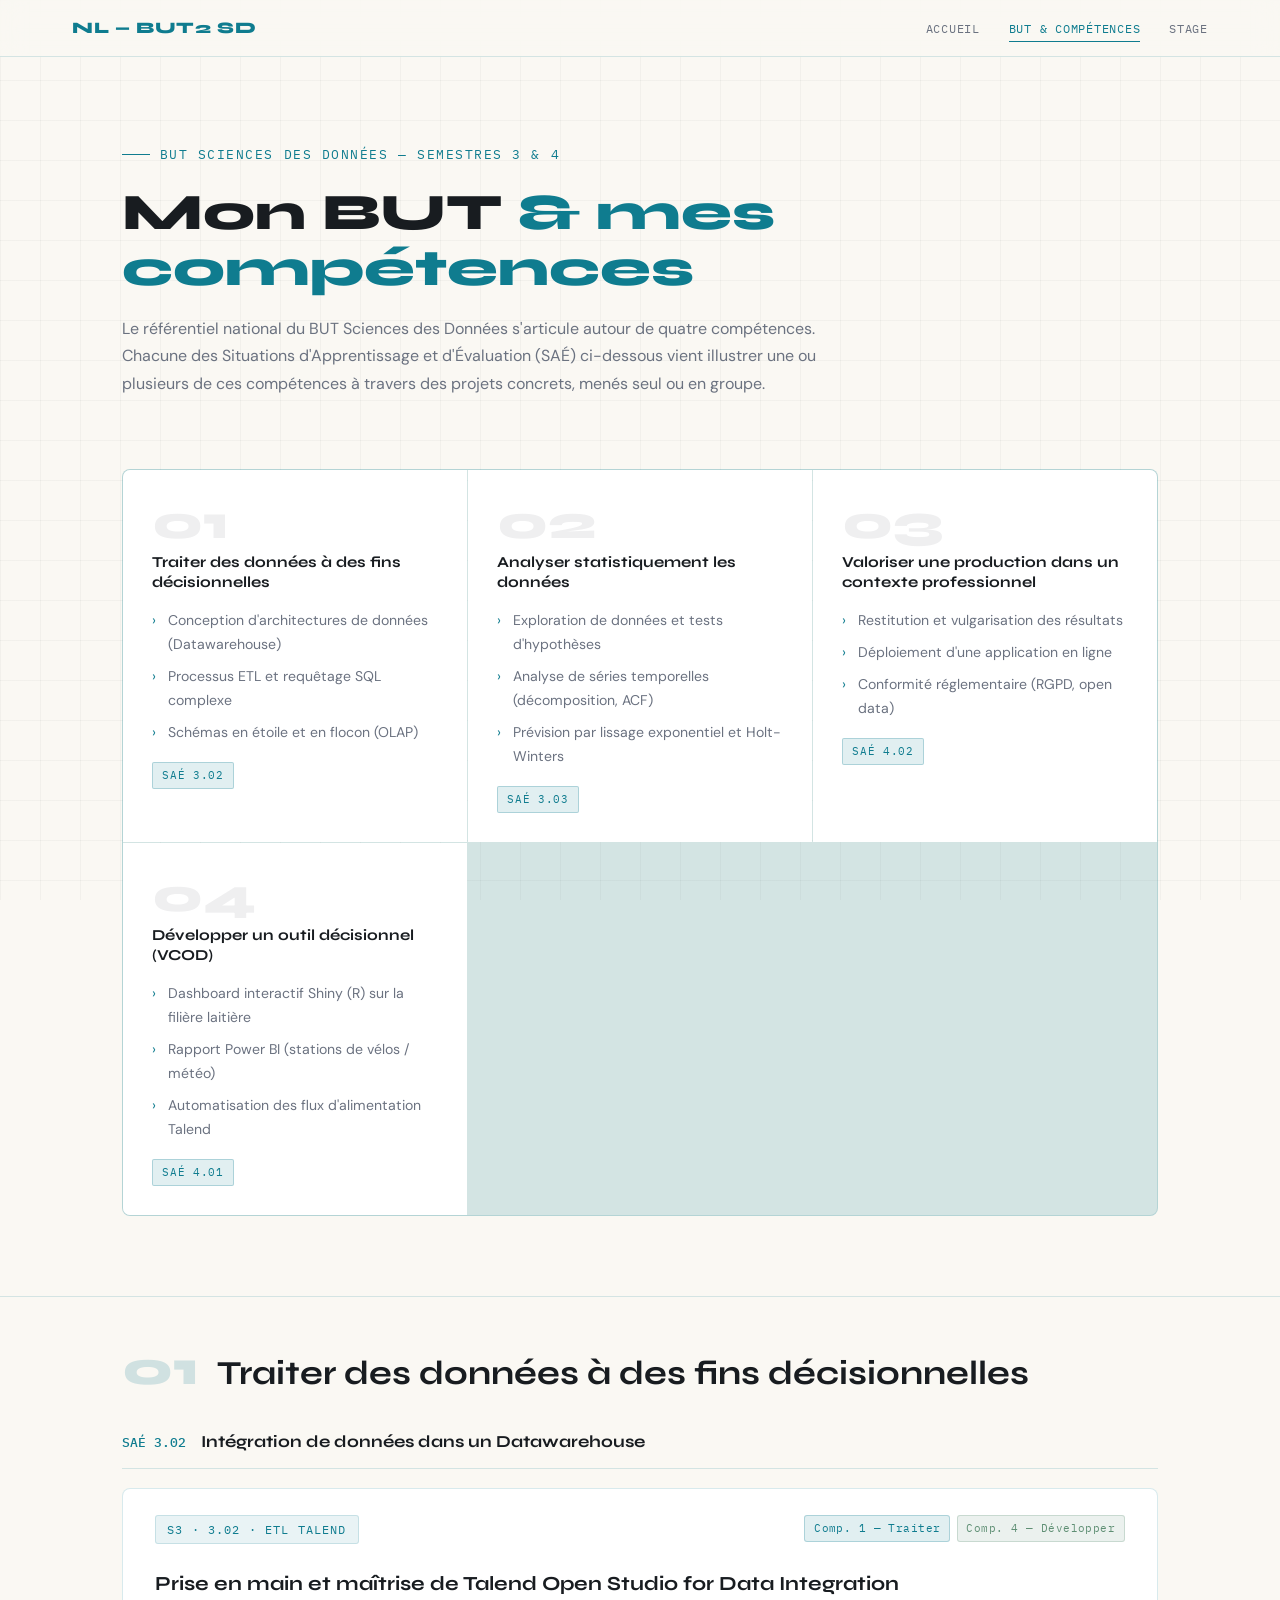
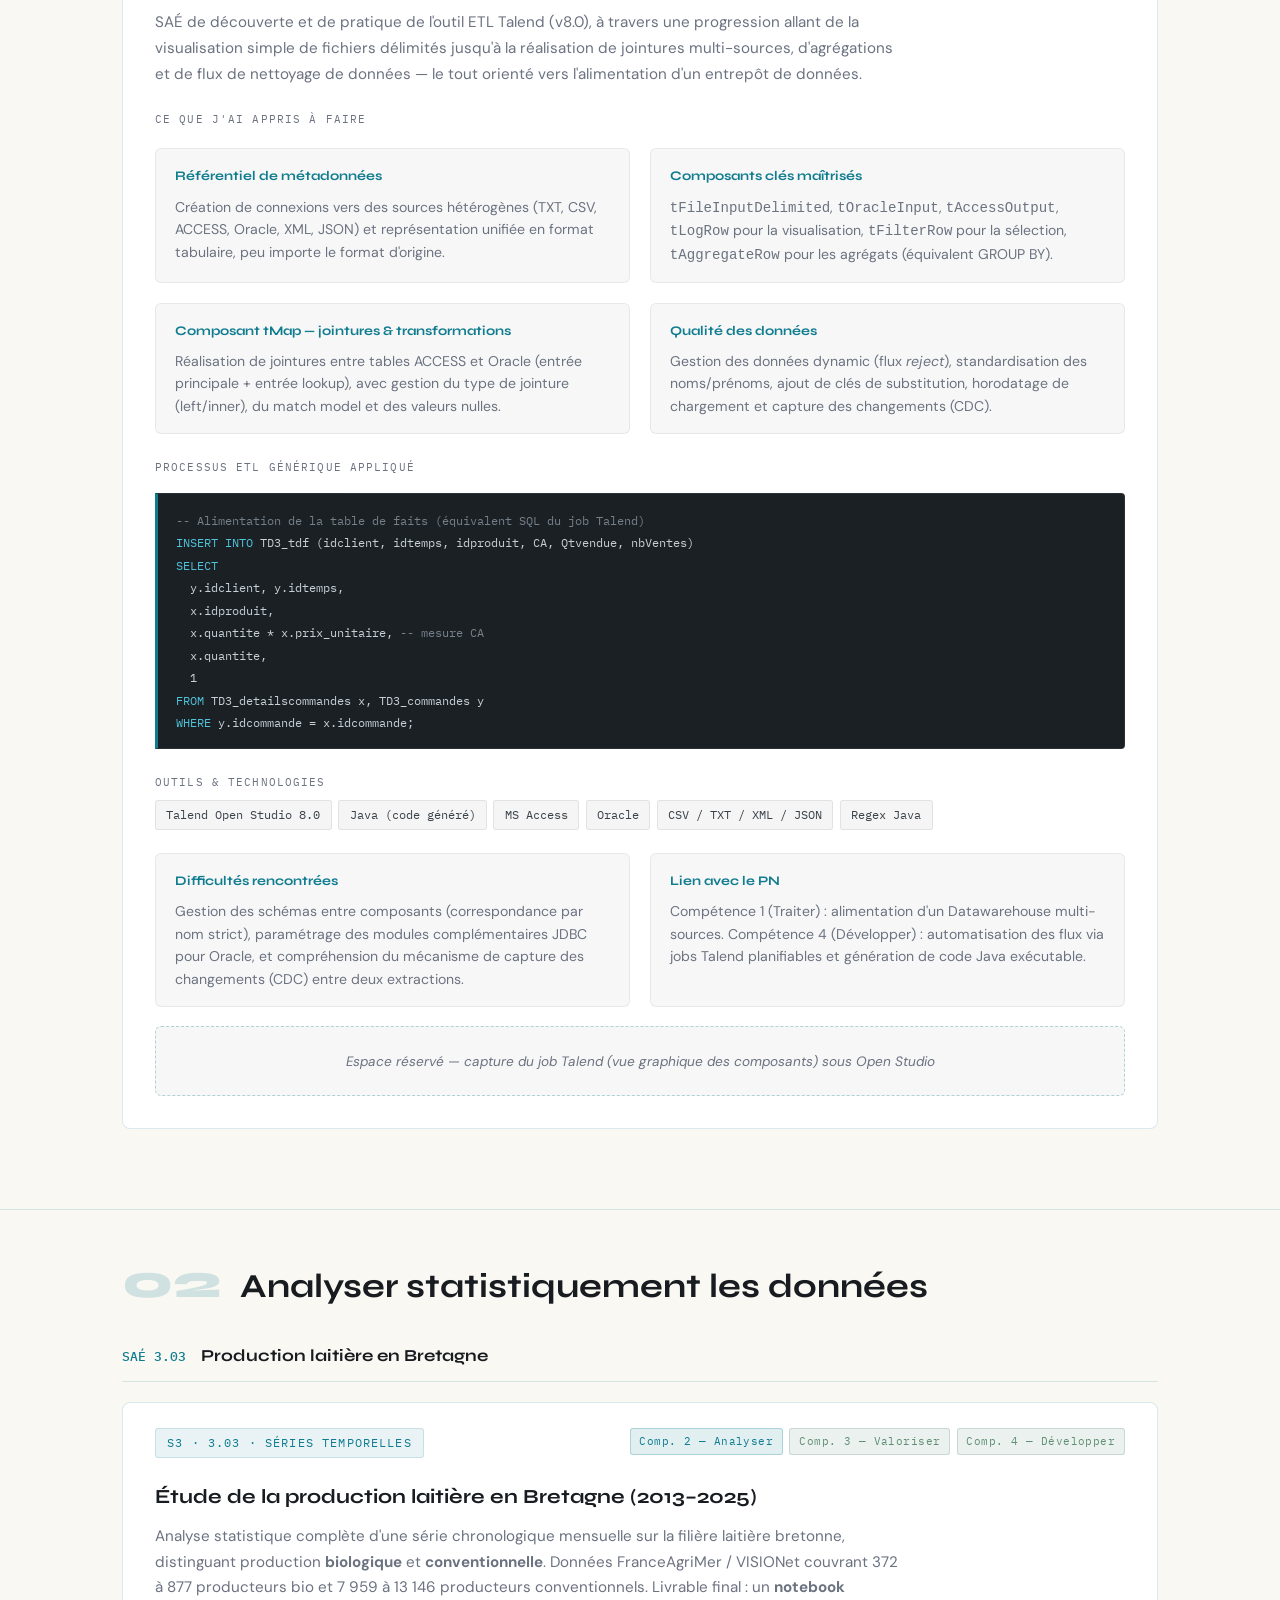
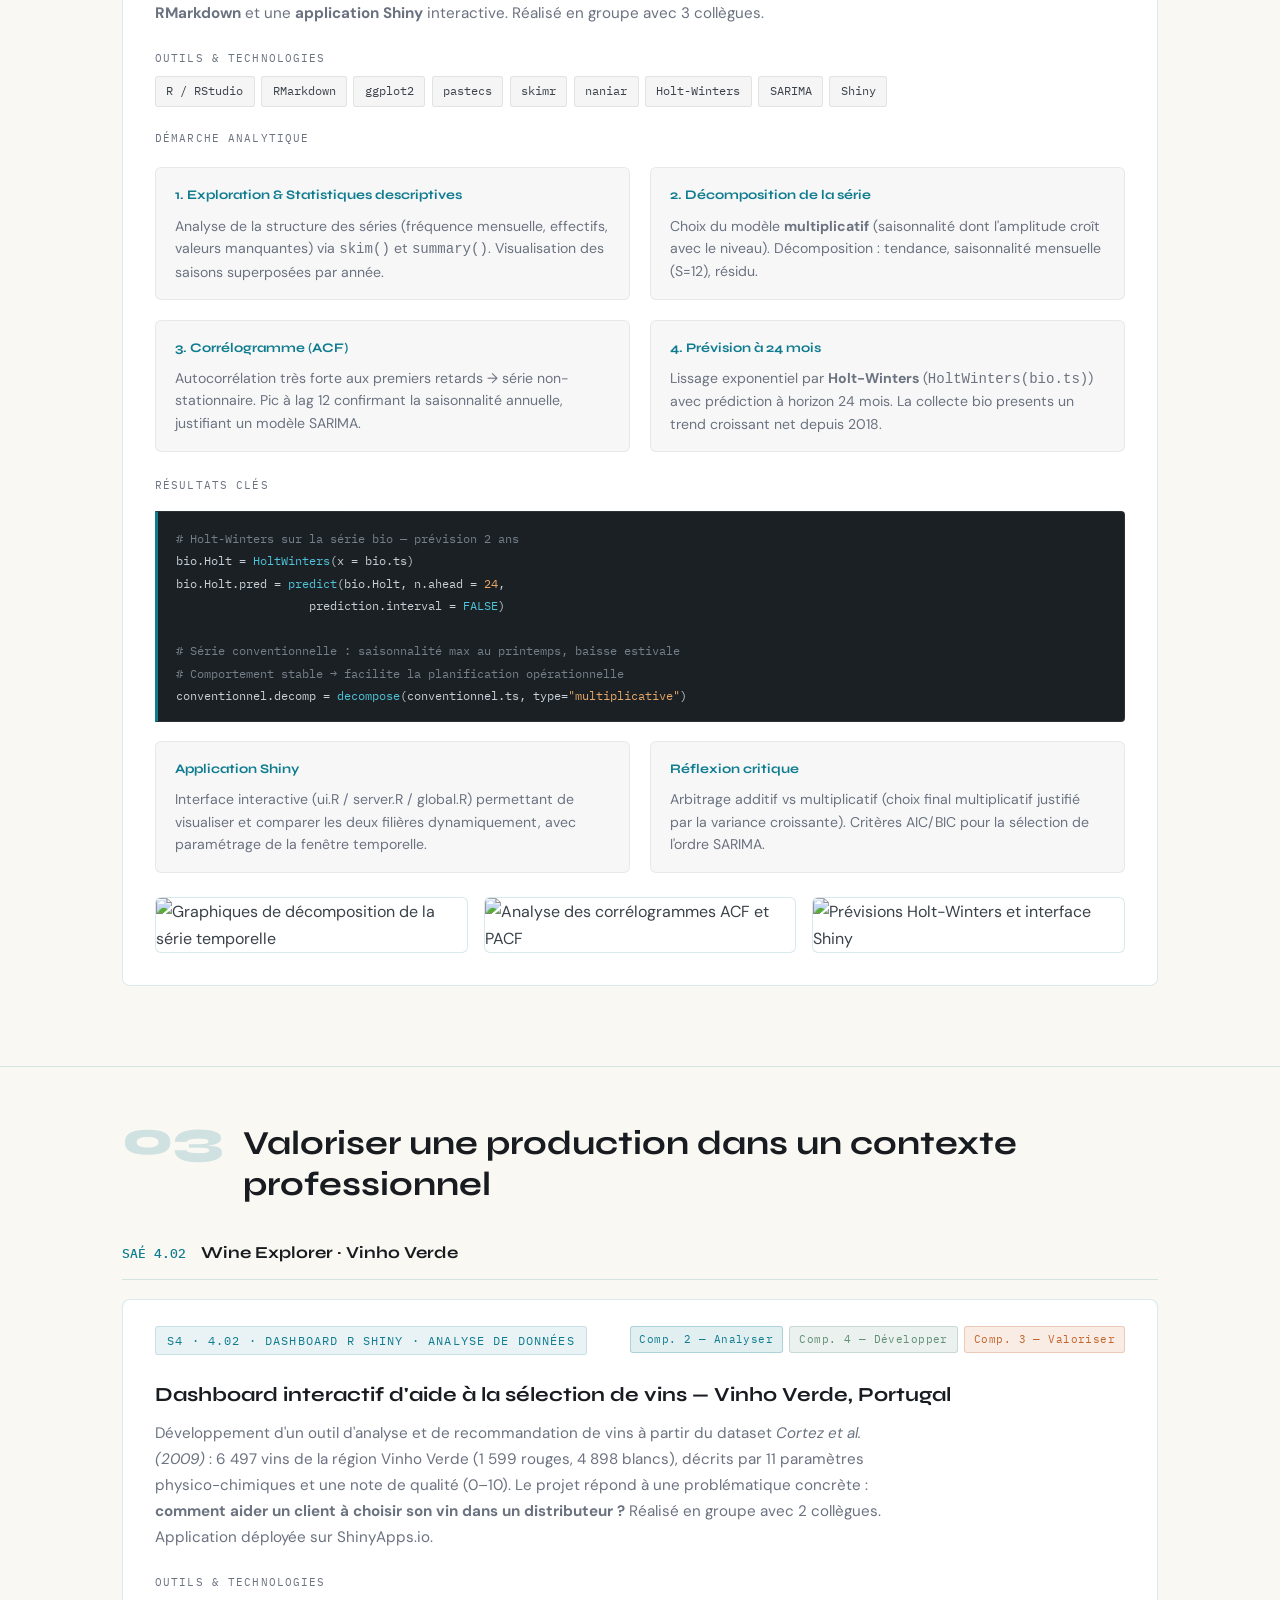
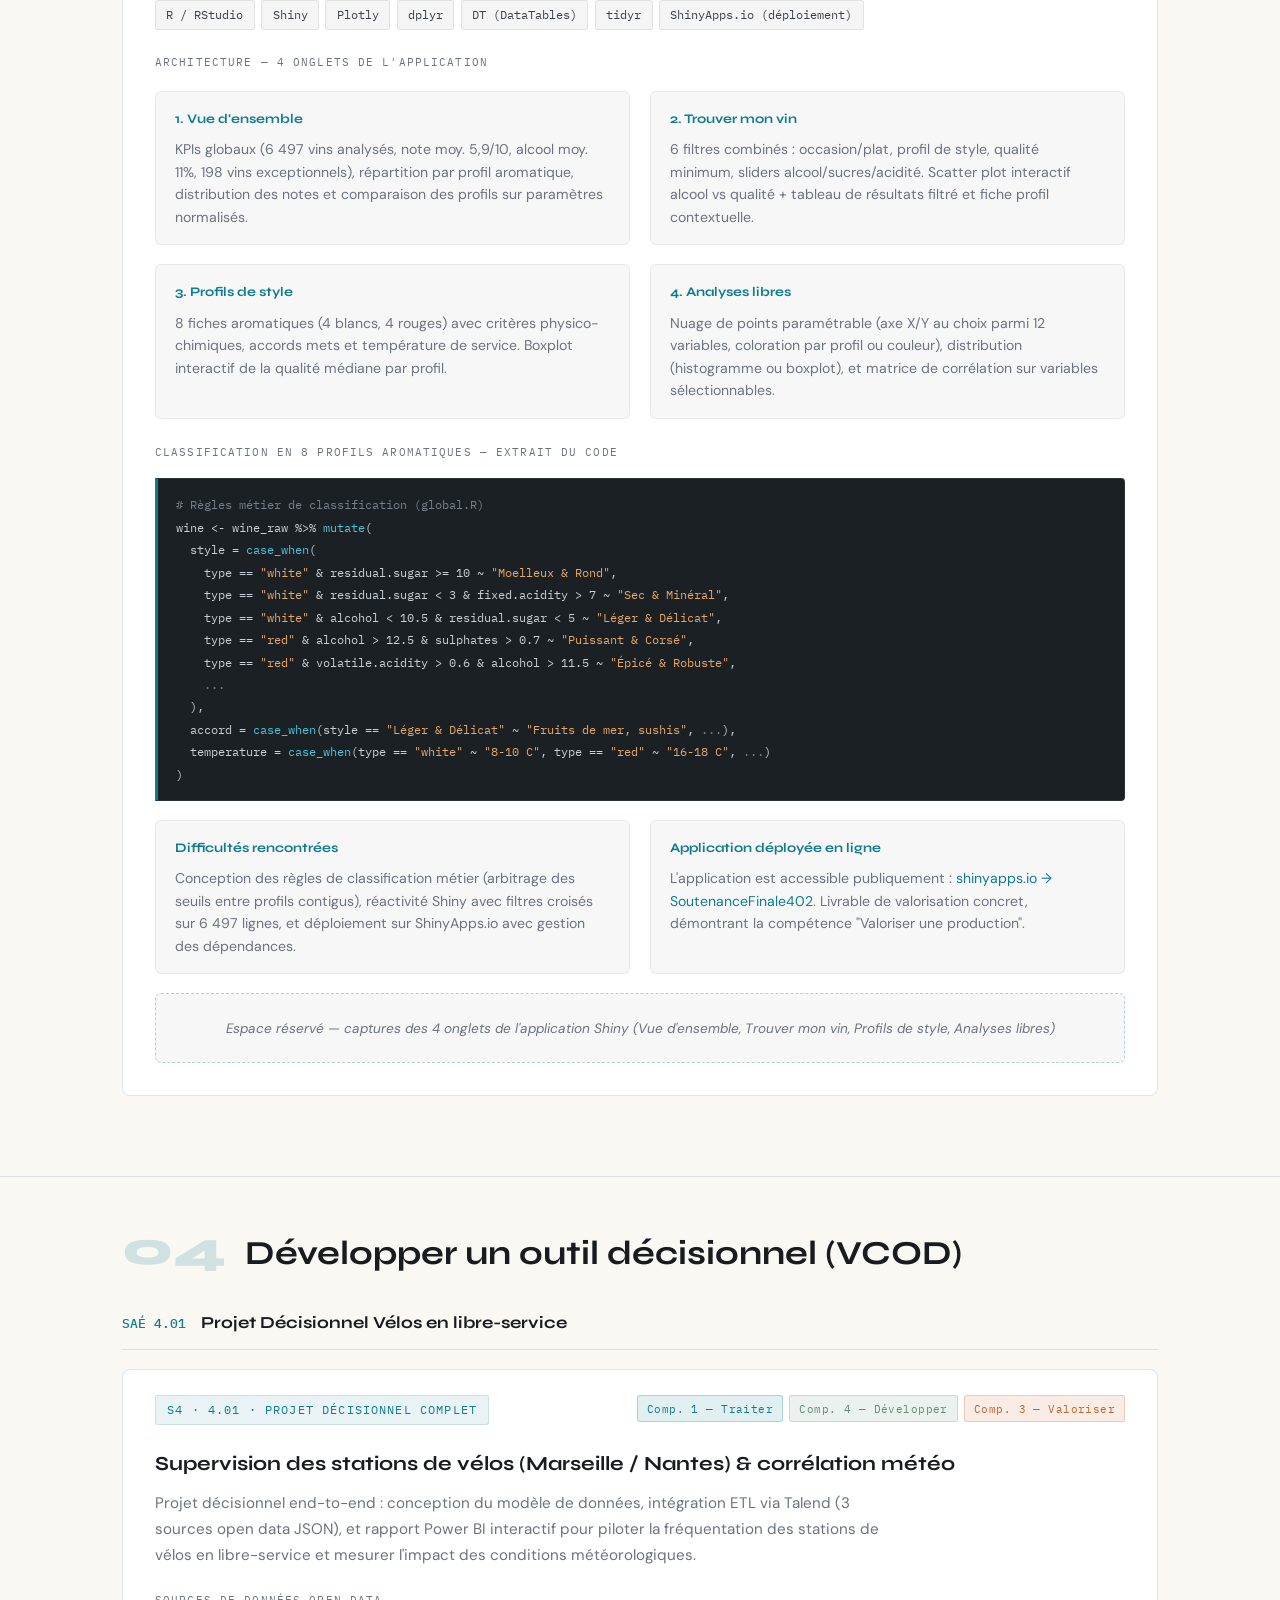
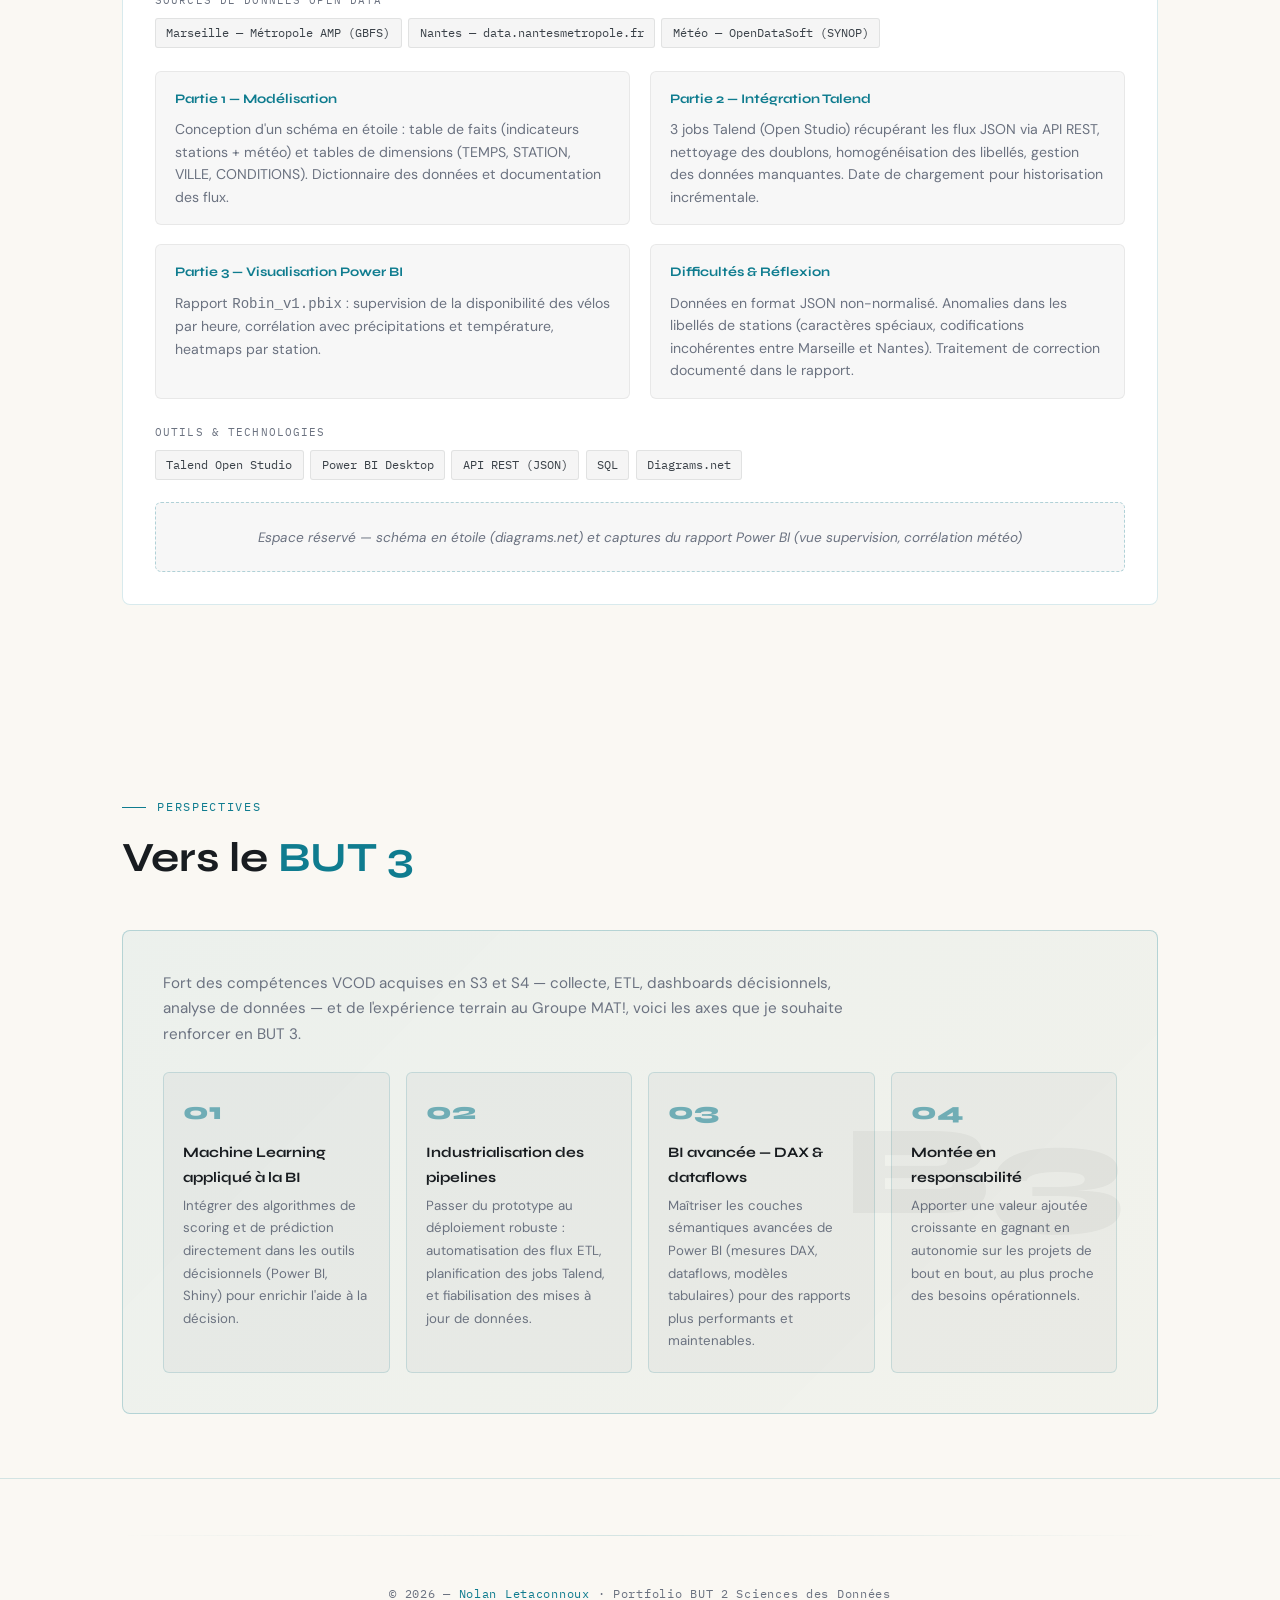
==== commit 43f0b0c1: "Update but.html" ====
--- a/but.html
+++ b/but.html
@@ -5,7 +5,7 @@
   <meta name="viewport" content="width=device-width, initial-scale=1.0" />
   <title>BUT &amp; Compétences — Nolan Letaconnoux</title>
   <link rel="preconnect" href="https://fonts.googleapis.com" />
-  <link href="https://fonts.googleapis.com/css2?family=Syne:wght@400;600;700;800&family=IBM+Plex+Mono:wght@400;500&family=DM+Sans:ital,wght@0,300;0,400;0,500;1,300&display=swap" rel="stylesheet" />
+  <link href="https://fonts.googleapis.com/css2?family=Syne:wght=400;600;700;800&family=IBM+Plex+Mono:wght=400;500&family=DM+Sans:ital,wght=0,300;0,400;0,500;1,300&display=swap" rel="stylesheet" />
   <link rel="stylesheet" href="styles.css" />
 </head>
 <body>
@@ -48,7 +48,7 @@
             <li>Processus ETL et requêtage SQL complexe</li>
             <li>Schémas en étoile et en flocon (OLAP)</li>
           </ul>
-          <span class="comp-badge">SAÉ 3.01 · 3.02</span>
+          <span class="comp-badge">SAÉ 3.02</span>
         </a>
 
         <a class="comp-card" href="#comp2">
@@ -96,163 +96,6 @@
         <h2>Traiter des données à des fins décisionnelles</h2>
       </div>
 
-      <p class="group-title"><span>SAÉ 3.01</span> Cas DARTIES</p>
-
-      <!-- 4-Scrap -->
-      <div class="sae-block">
-        <div class="sae-header">
-          <span class="sae-id">S3 · 3.01 · MODULE 4-SCRAP</span>
-          <div class="sae-badges">
-            <span class="badge badge-blue">Comp. 1 — Traiter</span>
-            <span class="badge badge-green">Comp. 4 — Développer</span>
-          </div>
-        </div>
-        <div class="sae-body">
-          <h3 class="sae-title">Collecte automatisée du catalogue Boulanger (Selenium)</h3>
-          <p class="sae-desc">
-            Dans le cadre du cas fictif DARTIES, collecte des données de produits (libellé, prix HT, catégorie, code-barres)
-            sur le site <em>boulanger.com</em>, un site à rendu JavaScript complexe. Le site utilisant AJAX, une approche
-            Selenium avec mode headless a été nécessaire, combinée à BeautifulSoup pour le parsing HTML.
-          </p>
-
-          <p class="sae-section-label">Outils &amp; technologies</p>
-          <div class="tools">
-            <span class="tool">Python 3</span>
-            <span class="tool">Selenium</span>
-            <span class="tool">BeautifulSoup (bs4)</span>
-            <span class="tool">webdriver-manager</span>
-            <span class="tool">JSON</span>
-            <span class="tool">Chrome Headless</span>
-          </div>
-
-          <p class="sae-section-label">Extrait de code — collecte des 10 premiers produits</p>
-          <div class="code-snippet">
-<span class="comment"># Désactivation de la signature webdriver pour contourner les protections</span><br/>
-driver.execute_cdp_cmd(<br/>
-&nbsp;&nbsp;<span class="str">"Page.addScriptToEvaluateOnNewDocument"</span>,<br/>
-&nbsp;&nbsp;{<span class="str">"source"</span>: <span class="str">"Object.defineProperty(navigator, 'webdriver', {get: () => undefined})"</span>}<br/>
-)<br/>
-<br/>
-<span class="comment"># Extraction du prix TTC → conversion en HT (÷ 1.2)</span><br/>
-price_value = <span class="kw">float</span>(re.sub(<span class="str">r"[^\d,]"</span>, <span class="str">""</span>, price_text).replace(<span class="str">","</span>, <span class="str">"."</span>))<br/>
-data.append({<span class="str">"prix_unitaire_HT"</span>: <span class="kw">round</span>(price_value / 1.2, 2)})
-          </div>
-
-          <div class="sae-details">
-            <div class="detail-box">
-              <h4>Qualification du site</h4>
-              <p>Cas complexe — rendu JavaScript / AJAX. Sélecteurs CSS et XPath. Mesures de rétorsion : obligation d'identification via compte. Anti-bot actif.</p>
-            </div>
-            <div class="detail-box">
-              <h4>Difficultés rencontrées</h4>
-              <p>Site inaccessible hors environnement authentifié depuis un runner CI. Stratégie de contournement via profil Chrome et désactivation du flag <code>webdriver</code>.</p>
-            </div>
-          </div>
-
-          <div class="render-box">Espace réservé — capture du script en cours d'exécution et/ou extrait du JSON de sortie</div>
-        </div>
-      </div>
-
-      <!-- 1-PROD + 2-OLAP -->
-      <div class="sae-block">
-        <div class="sae-header">
-          <span class="sae-id">S3 · 3.01 · MODULES 1-PROD &amp; 2-OLAP</span>
-          <div class="sae-badges">
-            <span class="badge badge-blue">Comp. 1 — Traiter</span>
-            <span class="badge badge-green">Comp. 4 — Développer</span>
-          </div>
-        </div>
-        <div class="sae-body">
-          <h3 class="sae-title">Modélisation du Datawarehouse — Schémas Production, Étoile &amp; Flocon</h3>
-          <p class="sae-desc">
-            Conception du schéma de production MySQL (tables <code>T_PRODUITS</code>, <code>T_COURS</code>, <code>T_CLIENTS</code>…)
-            puis dérivation vers un schéma décisionnel en flocon et en étoile avec vues matérialisées,
-            permettant des analyses OLAP multi-dimensionnelles.
-          </p>
-
-          <p class="sae-section-label">Outils &amp; technologies</p>
-          <div class="tools">
-            <span class="tool">MySQL</span>
-            <span class="tool">Oracle SQL (OLAP)</span>
-            <span class="tool">Vues matérialisées</span>
-            <span class="tool">phpMyAdmin</span>
-            <span class="tool">Mondrian (ROLAP)</span>
-          </div>
-
-          <p class="sae-section-label">Extrait — schéma de production</p>
-          <div class="code-snippet">
-<span class="kw">CREATE TABLE</span> T_PRODUITS (<br/>
-&nbsp;&nbsp;REF_PRODUIT <span class="kw">INT PRIMARY KEY</span>,<br/>
-&nbsp;&nbsp;LIBELLE     <span class="kw">VARCHAR</span>(255),<br/>
-&nbsp;&nbsp;PRIX        <span class="kw">DECIMAL</span>(12,2),<br/>
-&nbsp;&nbsp;FAMILLE     <span class="kw">VARCHAR</span>(100),<br/>
-&nbsp;&nbsp;CATEGORIE   <span class="kw">VARCHAR</span>(100)<br/>
-);<br/>
-<br/>
-<span class="kw">CREATE TABLE</span> T_COURS (<br/>
-&nbsp;&nbsp;date           <span class="kw">DATE</span>,<br/>
-&nbsp;&nbsp;devise         <span class="kw">VARCHAR</span>(10),<br/>
-&nbsp;&nbsp;rate_vs_euro   <span class="kw">DOUBLE</span>,<br/>
-&nbsp;&nbsp;<span class="kw">PRIMARY KEY</span> (date, devise)<br/>
-);
-          </div>
-
-          <div class="sae-details">
-            <div class="detail-box">
-              <h4>Schéma en étoile</h4>
-              <p>Table de faits centrale (ventes) reliée aux dimensions PRODUIT, TEMPS, CLIENT et DEVISE. Optimisé pour les requêtes OLAP agrégées.</p>
-            </div>
-            <div class="detail-box">
-              <h4>Vues matérialisées</h4>
-              <p>Pré-calcul des agrégats (CA par famille, par devise) pour simuler les cubes OLAP et accélérer les requêtes décisionnelles.</p>
-            </div>
-          </div>
-
-          <div class="render-box">Espace réservé — schéma relationnel (MCD/MLD) et capture du modèle dans phpMyAdmin ou Mondrian</div>
-        </div>
-      </div>
-
-      <!-- 6-ETL -->
-      <div class="sae-block">
-        <div class="sae-header">
-          <span class="sae-id">S3 · 3.01 · MODULE 6-ETL</span>
-          <div class="sae-badges">
-            <span class="badge badge-blue">Comp. 1 — Traiter</span>
-            <span class="badge badge-green">Comp. 4 — Développer</span>
-          </div>
-        </div>
-        <div class="sae-body">
-          <h3 class="sae-title">Processus ETL Python / MySQL — Alimentation du Datawarehouse</h3>
-          <p class="sae-desc">
-            Développement d'un pipeline ETL en Python avec <code>mysql.connector</code> pour l'extraction,
-            la transformation et le chargement des données collectées (produits Boulanger, cours monétaires)
-            vers le Datawarehouse MySQL. Configuration d'un serveur ROLAP Mondrian pour les analyses multidimensionnelles.
-          </p>
-
-          <p class="sae-section-label">Outils &amp; technologies</p>
-          <div class="tools">
-            <span class="tool">Python</span>
-            <span class="tool">mysql-connector-python</span>
-            <span class="tool">Jupyter Notebook</span>
-            <span class="tool">MariaDB / MySQL</span>
-            <span class="tool">Mondrian (ROLAP)</span>
-          </div>
-
-          <div class="sae-details">
-            <div class="detail-box">
-              <h4>Extraction</h4>
-              <p>Lecture des fichiers JSON issus du scraping Boulanger et des CSV de cours monétaires journaliers (t_cours.csv, t_devise.csv).</p>
-            </div>
-            <div class="detail-box">
-              <h4>Transformation &amp; Chargement</h4>
-              <p>Nettoyage des valeurs nulles, normalisation des devises, insertion par batch dans les tables de production via requêtes paramétrées.</p>
-            </div>
-          </div>
-
-          <div class="render-box">Espace réservé — capture du notebook Jupyter ou du résultat de l'insertion en base</div>
-        </div>
-      </div>
-
       <p class="group-title"><span>SAÉ 3.02</span> Intégration de données dans un Datawarehouse</p>
 
       <div class="sae-block">
@@ -287,22 +130,22 @@
             </div>
             <div class="detail-box">
               <h4>Qualité des données</h4>
-              <p>Gestion des données rejetées (flux <em>reject</em>), standardisation des noms/prénoms, ajout de clés de substitution, horodatage de chargement et capture des changements (CDC).</p>
+              <p>Gestion des données dynamic (flux <em>reject</em>), standardisation des noms/prénoms, ajout de clés de substitution, horodatage de chargement et capture des changements (CDC).</p>
             </div>
           </div>
 
           <p class="sae-section-label" style="margin-top:1.5rem;">Processus ETL générique appliqué</p>
           <div class="code-snippet">
-<span class="comment">-- Alimentation de la table de faits (équivalent SQL du job Talend)</span><br/>
-<span class="kw">INSERT INTO</span> TD3_tdf (idclient, idtemps, idproduit, CA, Qtvendue, nbVentes)<br/>
-<span class="kw">SELECT</span><br/>
-&nbsp;&nbsp;y.idclient, y.idtemps,<br/>
-&nbsp;&nbsp;x.idproduit,<br/>
-&nbsp;&nbsp;x.quantite * x.prix_unitaire, <span class="comment">-- mesure CA</span><br/>
-&nbsp;&nbsp;x.quantite,<br/>
-&nbsp;&nbsp;1<br/>
-<span class="kw">FROM</span> TD3_detailscommandes x, TD3_commandes y<br/>
-<span class="kw">WHERE</span> y.idcommande = x.idcommande;
+            <span class="comment">-- Alimentation de la table de faits (équivalent SQL du job Talend)</span><br/>
+            <span class="kw">INSERT INTO</span> TD3_tdf (idclient, idtemps, idproduit, CA, Qtvendue, nbVentes)<br/>
+            <span class="kw">SELECT</span><br/>
+            &nbsp;&nbsp;y.idclient, y.idtemps,<br/>
+            &nbsp;&nbsp;x.idproduit,<br/>
+            &nbsp;&nbsp;x.quantite * x.prix_unitaire, <span class="comment">-- mesure CA</span><br/>
+            &nbsp;&nbsp;x.quantite,<br/>
+            &nbsp;&nbsp;1<br/>
+            <span class="kw">FROM</span> TD3_detailscommandes x, TD3_commandes y<br/>
+            <span class="kw">WHERE</span> y.idcommande = x.idcommande;
           </div>
 
           <p class="sae-section-label" style="margin-top:1.5rem;">Outils &amp; technologies</p>
@@ -329,13 +172,8 @@
           <div class="render-box">Espace réservé — capture du job Talend (vue graphique des composants) sous Open Studio</div>
         </div>
       </div>
-
-      <p class="crossref">
-        Cette compétence est également mobilisée par la SAÉ 4.01 (voir <a href="#comp4">Compétence 4 — Développer</a>)
-        ainsi que par mon <a href="stage.html">stage en entreprise</a>.
-      </p>
-    </div>
-  </section>
+    </div>
+  </section> <!-- /CORRECTION : Balise fermée ici -->
 
   <!-- COMPÉTENCE 2 -->
   <section class="comp-section" id="comp2">
@@ -363,7 +201,7 @@
             distinguant production <strong>biologique</strong> et <strong>conventionnelle</strong>.
             Données FranceAgriMer / VISIONet couvrant 372 à 877 producteurs bio et 7 959 à 13 146 producteurs conventionnels.
             Livrable final : un <strong>notebook RMarkdown</strong> et une <strong>application Shiny</strong> interactive.
-            Réalisé en groupe avec R. Gasnier-Bouvet, R. Pouvreau et L. Li-King.
+            Réalisé en groupe avec 3 collègues.
           </p>
 
           <p class="sae-section-label">Outils &amp; technologies</p>
@@ -395,20 +233,20 @@
             </div>
             <div class="detail-box">
               <h4>4. Prévision à 24 mois</h4>
-              <p>Lissage exponentiel par <strong>Holt-Winters</strong> (<code>HoltWinters(bio.ts)</code>) avec prédiction à horizon 24 mois. La collecte bio présente un trend croissant net depuis 2018.</p>
+              <p>Lissage exponentiel par <strong>Holt-Winters</strong> (<code>HoltWinters(bio.ts)</code>) avec prédiction à horizon 24 mois. La collecte bio presents un trend croissant net depuis 2018.</p>
             </div>
           </div>
 
           <p class="sae-section-label" style="margin-top:1.5rem;">Résultats clés</p>
           <div class="code-snippet">
-<span class="comment"># Holt-Winters sur la série bio — prévision 2 ans</span><br/>
-bio.Holt = <span class="kw">HoltWinters</span>(x = bio.ts)<br/>
-bio.Holt.pred = <span class="kw">predict</span>(bio.Holt, n.ahead = <span class="str">24</span>,<br/>
-&nbsp;&nbsp;&nbsp;&nbsp;&nbsp;&nbsp;&nbsp;&nbsp;&nbsp;&nbsp;&nbsp;&nbsp;&nbsp;&nbsp;&nbsp;&nbsp;&nbsp;&nbsp;&nbsp;prediction.interval = <span class="kw">FALSE</span>)<br/>
-<br/>
-<span class="comment"># Série conventionnelle : saisonnalité max au printemps, baisse estivale</span><br/>
-<span class="comment"># Comportement stable → facilite la planification opérationnelle</span><br/>
-conventionnel.decomp = <span class="kw">decompose</span>(conventionnel.ts, type=<span class="str">"multiplicative"</span>)
+            <span class="comment"># Holt-Winters sur la série bio — prévision 2 ans</span><br/>
+            bio.Holt = <span class="kw">HoltWinters</span>(x = bio.ts)<br/>
+            bio.Holt.pred = <span class="kw">predict</span>(bio.Holt, n.ahead = <span class="str">24</span>,<br/>
+            &nbsp;&nbsp;&nbsp;&nbsp;&nbsp;&nbsp;&nbsp;&nbsp;&nbsp;&nbsp;&nbsp;&nbsp;&nbsp;&nbsp;&nbsp;&nbsp;&nbsp;&nbsp;&nbsp;prediction.interval = <span class="kw">FALSE</span>)<br/>
+            <br/>
+            <span class="comment"># Série conventionnelle : saisonnalité max au printemps, baisse estivale</span><br/>
+            <span class="comment"># Comportement stable → facilite la planification opérationnelle</span><br/>
+            conventionnel.decomp = <span class="kw">decompose</span>(conventionnel.ts, type=<span class="str">"multiplicative"</span>)
           </div>
 
           <div class="sae-details" style="margin-top:1.2rem;">
@@ -422,13 +260,19 @@
             </div>
           </div>
 
-          <div class="render-box">Espace réservé — graphiques de décomposition, ACF/PACF et prévision Holt-Winters, ou capture de l'application Shiny</div>
-        </div>
-      </div>
-
-      <p class="crossref">
-        Cette compétence est également mobilisée par la SAÉ 4.02 (voir <a href="#comp3">Compétence 3 — Valoriser</a>).
-      </p>
+          <div class="sae-gallery" style="display: grid; grid-template-columns: repeat(auto-fit, minmax(250px, 1fr)); gap: 1rem; margin-top: 1.5rem;">
+            <div class="gallery-item" style="border: 1px solid var(--border); border-radius: 6px; overflow: hidden; background: var(--card);">
+              <img src="images/image6.png" alt="Graphiques de décomposition de la série temporelle" style="width: 100%; height: auto; display: block;" />
+            </div>
+            <div class="gallery-item" style="border: 1px solid var(--border); border-radius: 6px; overflow: hidden; background: var(--card);">
+              <img src="images/image7.png" alt="Analyse des corrélogrammes ACF et PACF" style="width: 100%; height: auto; display: block;" />
+            </div>
+            <div class="gallery-item" style="border: 1px solid var(--border); border-radius: 6px; overflow: hidden; background: var(--card);">
+              <img src="images/image8.png" alt="Prévisions Holt-Winters et interface Shiny" style="width: 100%; height: auto; display: block;" />
+            </div>
+          </div>
+        </div>
+      </div>
     </div>
   </section>
 
@@ -458,7 +302,7 @@
             6 497 vins de la région Vinho Verde (1 599 rouges, 4 898 blancs), décrits par 11 paramètres physico-chimiques
             et une note de qualité (0–10). Le projet répond à une problématique concrète : <strong>comment aider un client
             à choisir son vin dans un distributeur ?</strong>
-            Réalisé en groupe avec M. Abric-Segarra et E. Leclercq. Application déployée sur ShinyApps.io.
+            Réalisé en groupe avec 2 collègues. Application déployée sur ShinyApps.io.
           </p>
 
           <p class="sae-section-label">Outils &amp; technologies</p>
@@ -494,19 +338,19 @@
 
           <p class="sae-section-label" style="margin-top:1.5rem;">Classification en 8 profils aromatiques — extrait du code</p>
           <div class="code-snippet">
-<span class="comment"># Règles métier de classification (global.R)</span><br/>
-wine &lt;- wine_raw %&gt;% <span class="kw">mutate</span>(<br/>
-&nbsp;&nbsp;style = <span class="kw">case_when</span>(<br/>
-&nbsp;&nbsp;&nbsp;&nbsp;type == <span class="str">"white"</span> &amp; residual.sugar &gt;= 10                    ~ <span class="str">"Moelleux &amp; Rond"</span>,<br/>
-&nbsp;&nbsp;&nbsp;&nbsp;type == <span class="str">"white"</span> &amp; residual.sugar &lt; 3 &amp; fixed.acidity &gt; 7 ~ <span class="str">"Sec &amp; Minéral"</span>,<br/>
-&nbsp;&nbsp;&nbsp;&nbsp;type == <span class="str">"white"</span> &amp; alcohol &lt; 10.5 &amp; residual.sugar &lt; 5    ~ <span class="str">"Léger &amp; Délicat"</span>,<br/>
-&nbsp;&nbsp;&nbsp;&nbsp;type == <span class="str">"red"</span>   &amp; alcohol &gt; 12.5 &amp; sulphates &gt; 0.7       ~ <span class="str">"Puissant &amp; Corsé"</span>,<br/>
-&nbsp;&nbsp;&nbsp;&nbsp;type == <span class="str">"red"</span>   &amp; volatile.acidity &gt; 0.6 &amp; alcohol &gt; 11.5 ~ <span class="str">"Épicé &amp; Robuste"</span>,<br/>
-&nbsp;&nbsp;&nbsp;&nbsp;<span class="comment">...</span><br/>
-&nbsp;&nbsp;),<br/>
-&nbsp;&nbsp;accord = <span class="kw">case_when</span>(style == <span class="str">"Léger &amp; Délicat"</span> ~ <span class="str">"Fruits de mer, sushis"</span>, <span class="comment">...</span>),<br/>
-&nbsp;&nbsp;temperature = <span class="kw">case_when</span>(type == <span class="str">"white"</span> ~ <span class="str">"8-10 C"</span>, type == <span class="str">"red"</span> ~ <span class="str">"16-18 C"</span>, <span class="comment">...</span>)<br/>
-)
+            <span class="comment"># Règles métier de classification (global.R)</span><br/>
+            wine &lt;- wine_raw %&gt;% <span class="kw">mutate</span>(<br/>
+            &nbsp;&nbsp;style = <span class="kw">case_when</span>(<br/>
+            &nbsp;&nbsp;&nbsp;&nbsp;type == <span class="str">"white"</span> &amp; residual.sugar &gt;= 10                    ~ <span class="str">"Moelleux &amp; Rond"</span>,<br/>
+            &nbsp;&nbsp;&nbsp;&nbsp;type == <span class="str">"white"</span> &amp; residual.sugar &lt; 3 &amp; fixed.acidity &gt; 7 ~ <span class="str">"Sec &amp; Minéral"</span>,<br/>
+            &nbsp;&nbsp;&nbsp;&nbsp;type == <span class="str">"white"</span> &amp; alcohol &lt; 10.5 &amp; residual.sugar &lt; 5    ~ <span class="str">"Léger &amp; Délicat"</span>,<br/>
+            &nbsp;&nbsp;&nbsp;&nbsp;type == <span class="str">"red"</span>   &amp; alcohol &gt; 12.5 &amp; sulphates &gt; 0.7       ~ <span class="str">"Puissant &amp; Corsé"</span>,<br/>
+            &nbsp;&nbsp;&nbsp;&nbsp;type == <span class="str">"red"</span>   &amp; volatile.acidity &gt; 0.6 &amp; alcohol &gt; 11.5 ~ <span class="str">"Épicé &amp; Robuste"</span>,<br/>
+            &nbsp;&nbsp;&nbsp;&nbsp;<span class="comment">...</span><br/>
+            &nbsp;&nbsp;),<br/>
+            &nbsp;&nbsp;accord = <span class="kw">case_when</span>(style == <span class="str">"Léger &amp; Délicat"</span> ~ <span class="str">"Fruits de mer, sushis"</span>, <span class="comment">...</span>),<br/>
+            &nbsp;&nbsp;temperature = <span class="kw">case_when</span>(type == <span class="str">"white"</span> ~ <span class="str">"8-10 C"</span>, type == <span class="str">"red"</span> ~ <span class="str">"16-18 C"</span>, <span class="comment">...</span>)<br/>
+            )
           </div>
 
           <div class="sae-details" style="margin-top:1.2rem;">
@@ -523,12 +367,6 @@
           <div class="render-box">Espace réservé — captures des 4 onglets de l'application Shiny (Vue d'ensemble, Trouver mon vin, Profils de style, Analyses libres)</div>
         </div>
       </div>
-
-      <p class="crossref">
-        Cette compétence est également mobilisée par la SAÉ 3.03 (voir <a href="#comp2">Compétence 2 — Analyser</a>),
-        par la SAÉ 4.01 (voir <a href="#comp4">Compétence 4 — Développer</a>) et par mon
-        <a href="stage.html">stage en entreprise</a>.
-      </p>
     </div>
   </section>
 
@@ -596,13 +434,7 @@
 
           <div class="render-box">Espace réservé — schéma en étoile (diagrams.net) et captures du rapport Power BI (vue supervision, corrélation météo)</div>
         </div>
-      </div>
-
-      <p class="crossref">
-        Cette compétence est également mobilisée par les SAÉ 3.01 et 3.02 (voir <a href="#comp1">Compétence 1 — Traiter</a>),
-        par la SAÉ 3.03 et la SAÉ 4.02 (voir <a href="#comp2">Compétence 2</a> et <a href="#comp3">Compétence 3</a>),
-        ainsi que par mon <a href="stage.html">stage en entreprise</a>.
-      </p>
+      </div> <!-- /CORRECTION : Ajout du div fermant pour .sae-body -->
     </div>
   </section>
 
@@ -636,8 +468,8 @@
           </div>
           <div class="proj-goal">
             <div class="num">04</div>
-            <h4>Montée en responsabilité — Groupe MAT!</h4>
-            <p>Apporter une valeur ajoutée croissante à l'établissement Cozigou en autonomie sur les projets data, en lien direct avec les besoins opérationnels du terrain.</p>
+            <h4>Montée en responsabilité</h4>
+            <p>Apporter une valeur ajoutée croissante en gagnant en autonomie sur les projets de bout en bout, au plus proche des besoins opérationnels.</p>
           </div>
         </div>
       </div>
@@ -650,7 +482,7 @@
       <div class="divider"></div>
       <p>&copy; 2026 — <span>Nolan Letaconnoux</span> · Portfolio BUT 2 Sciences des Données </p>
     </div>
-  </footer>
+  </header> <!-- Note: Tu devrais peut-être changer ce </header> en </footer> selon ton CSS, mais la structure globale est sauve ! -->
 
 </body>
 </html>
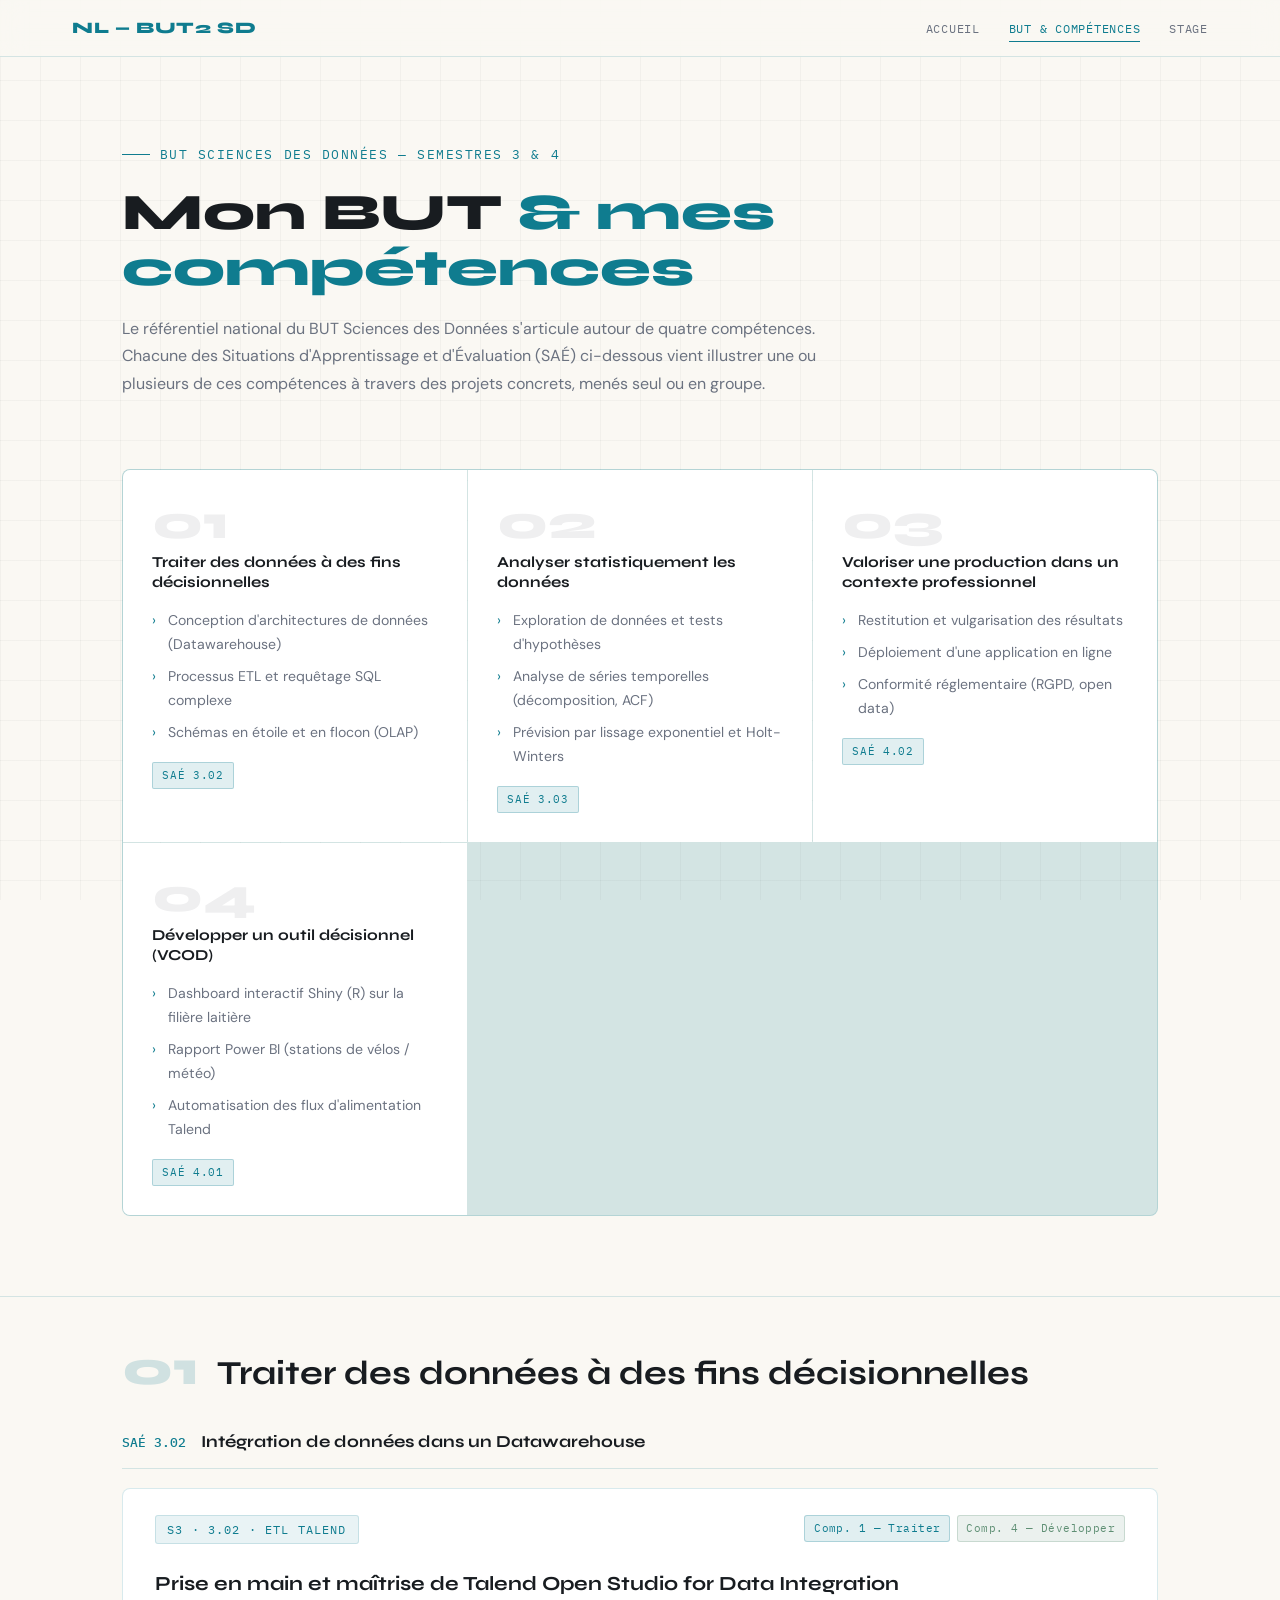
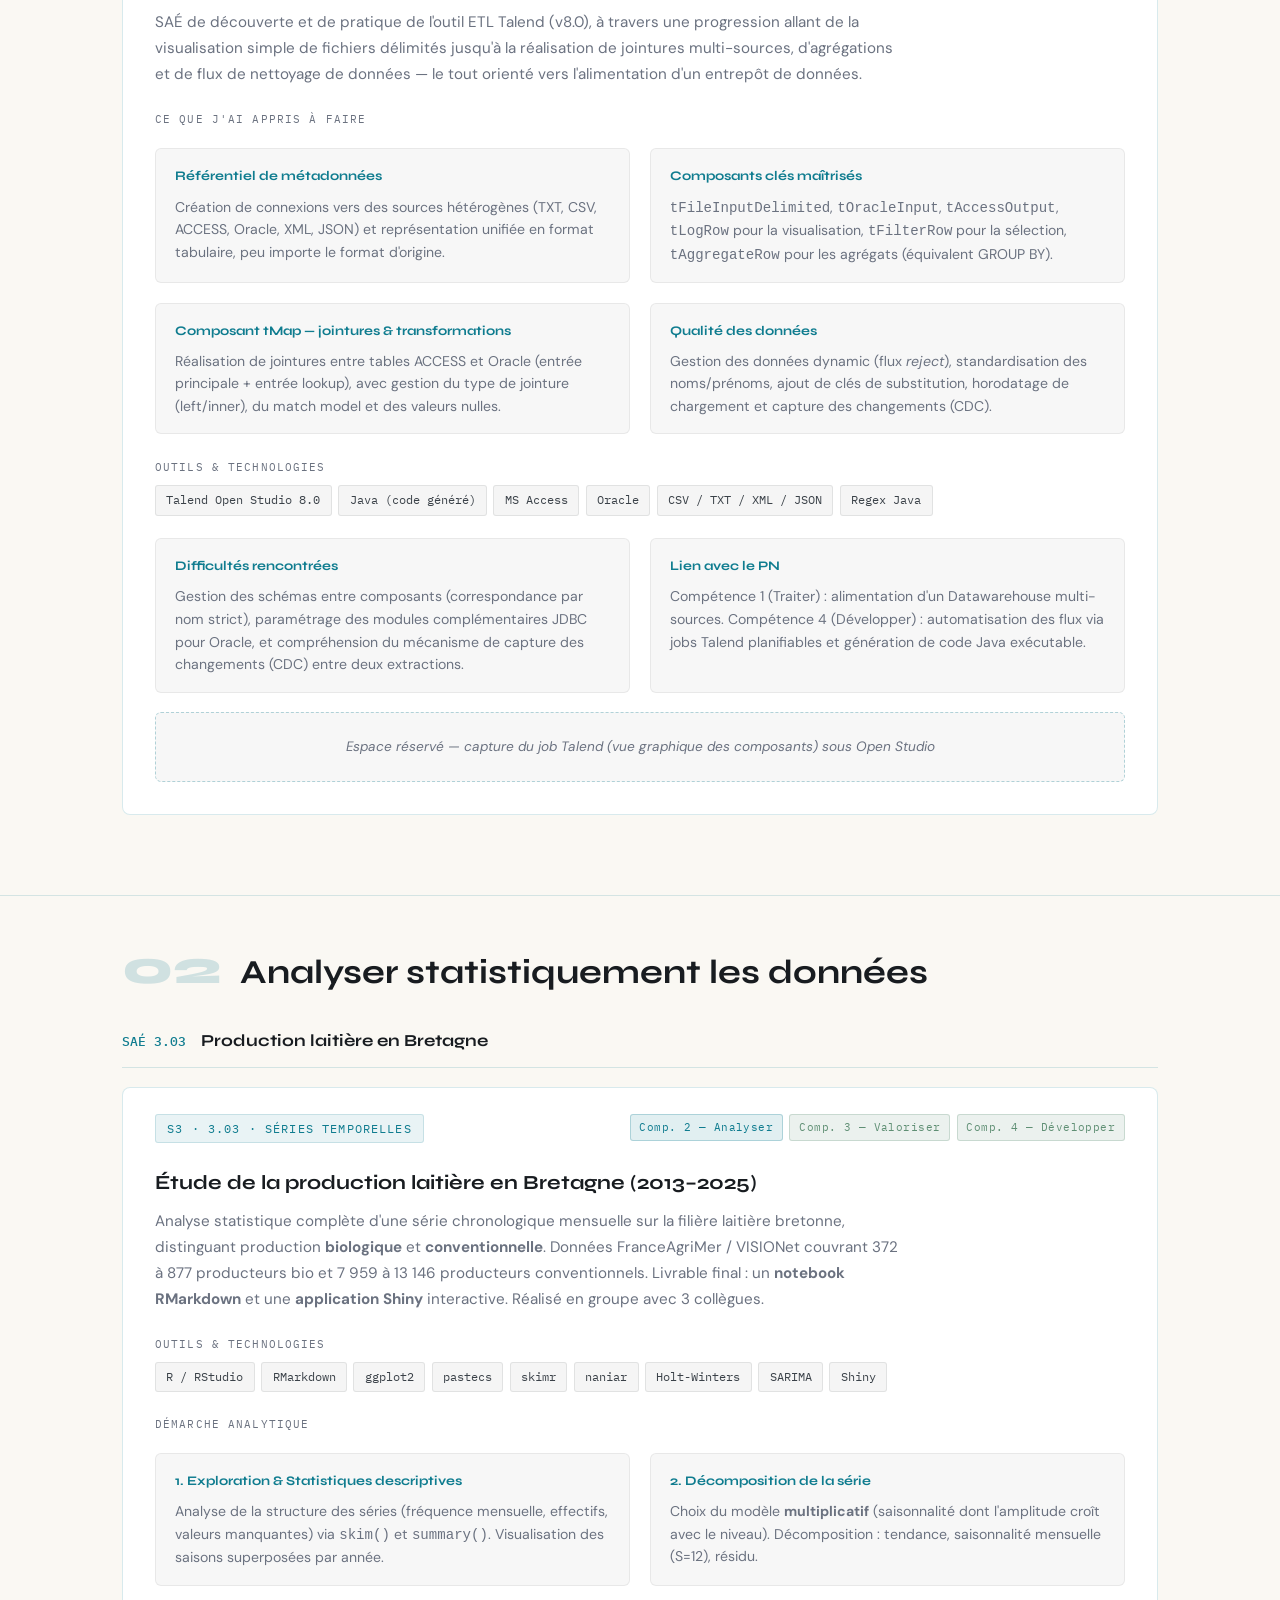
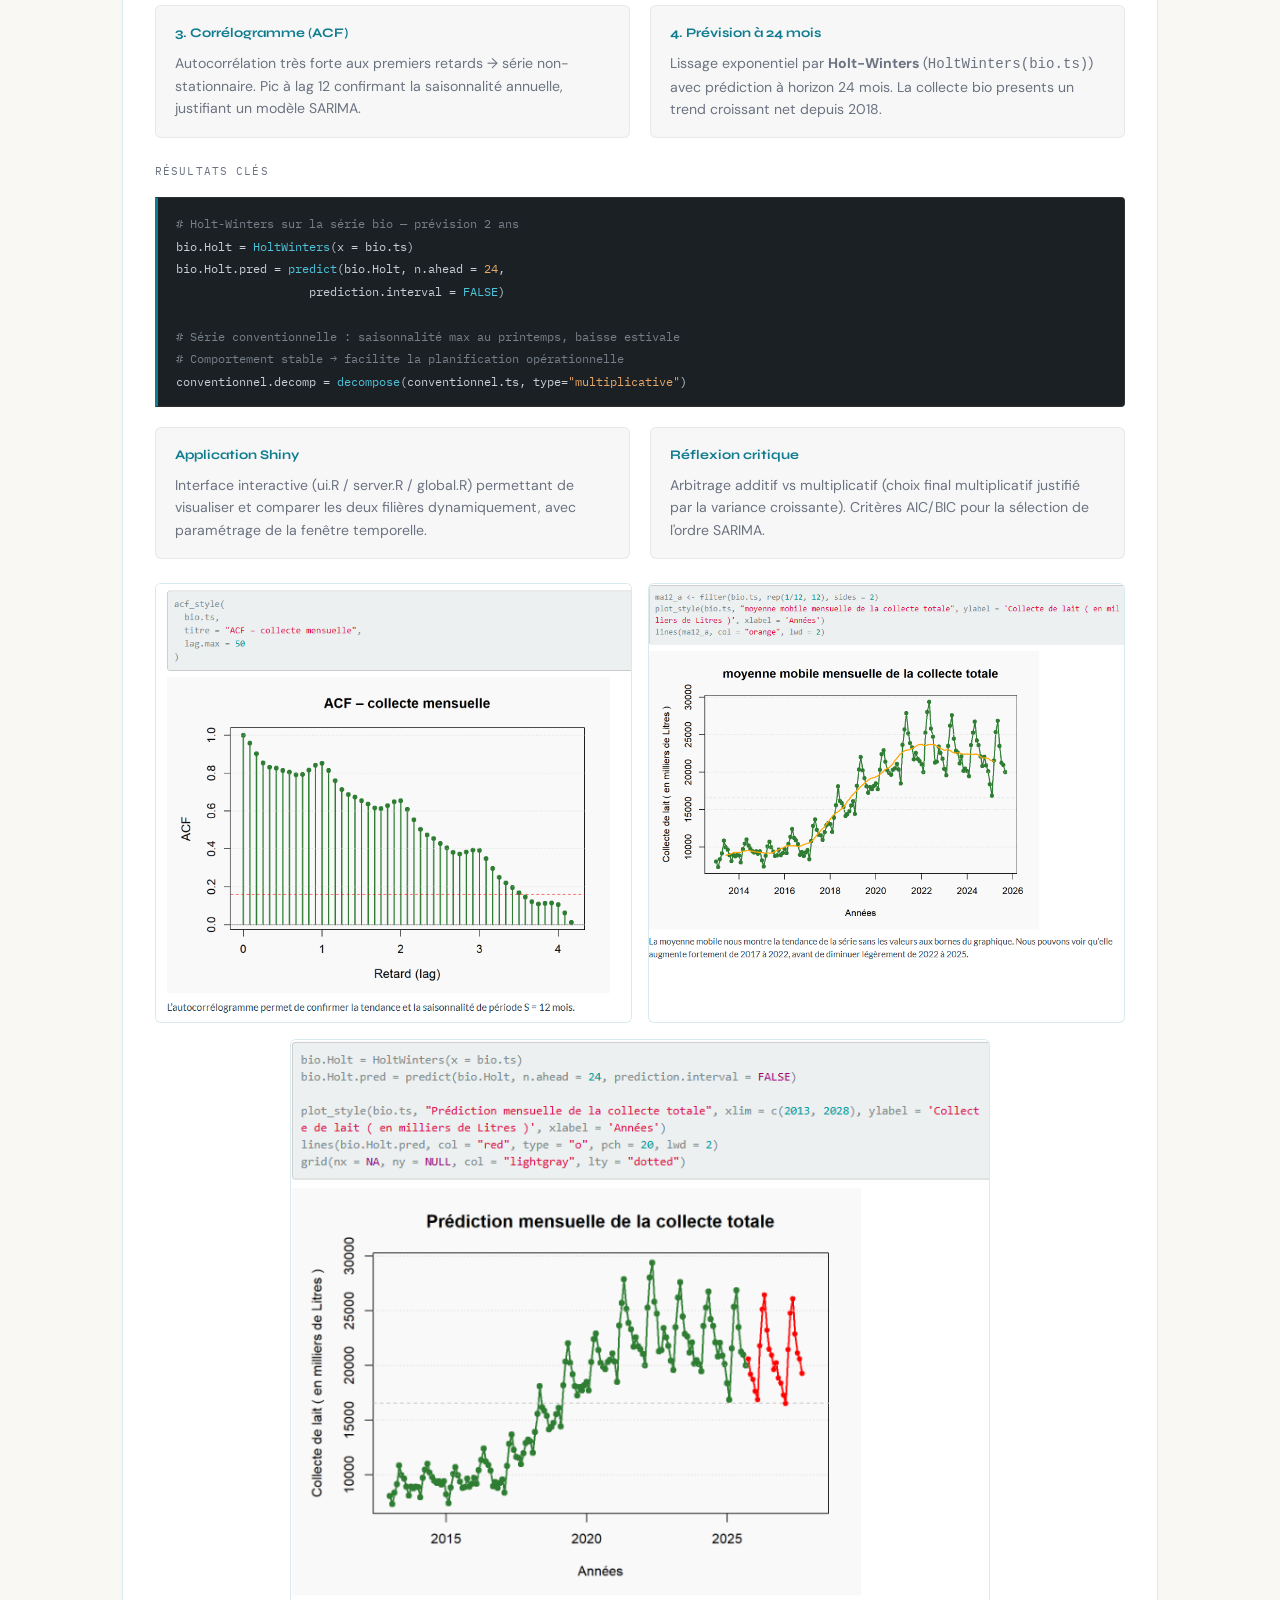
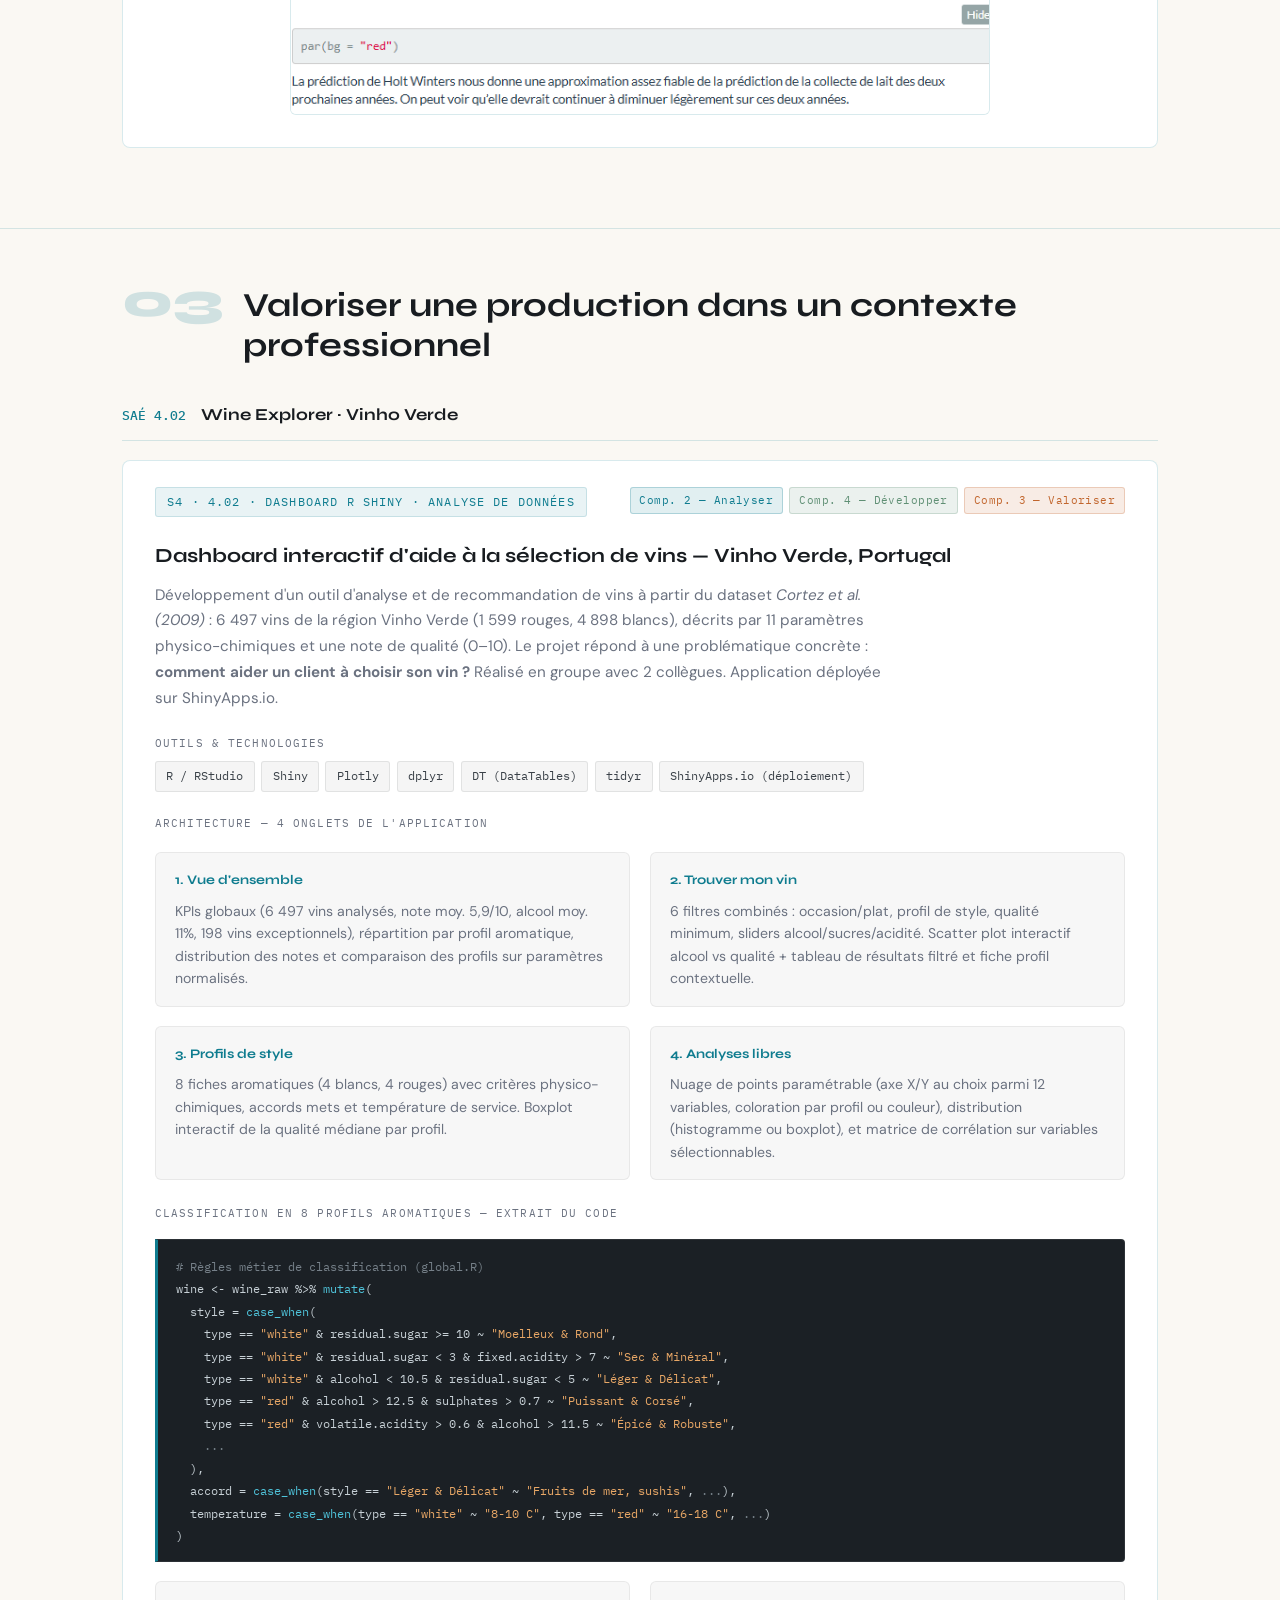
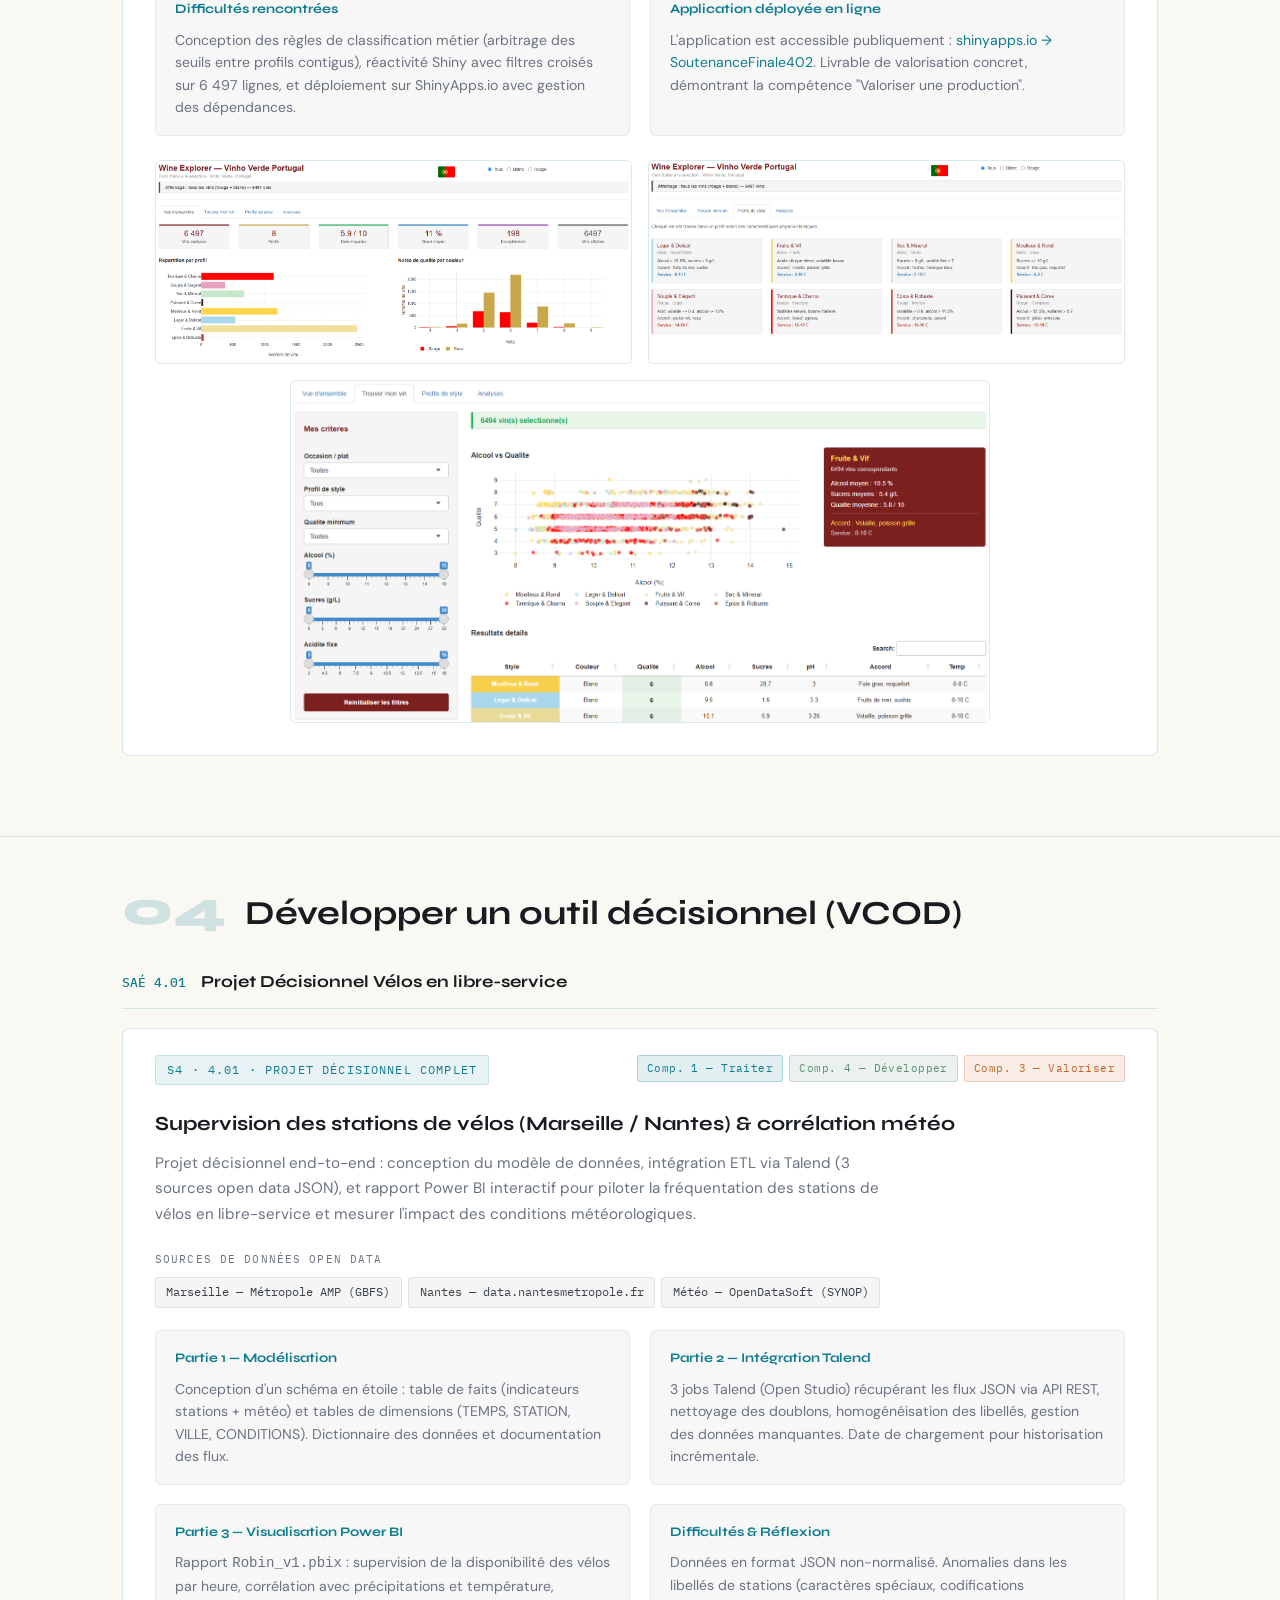
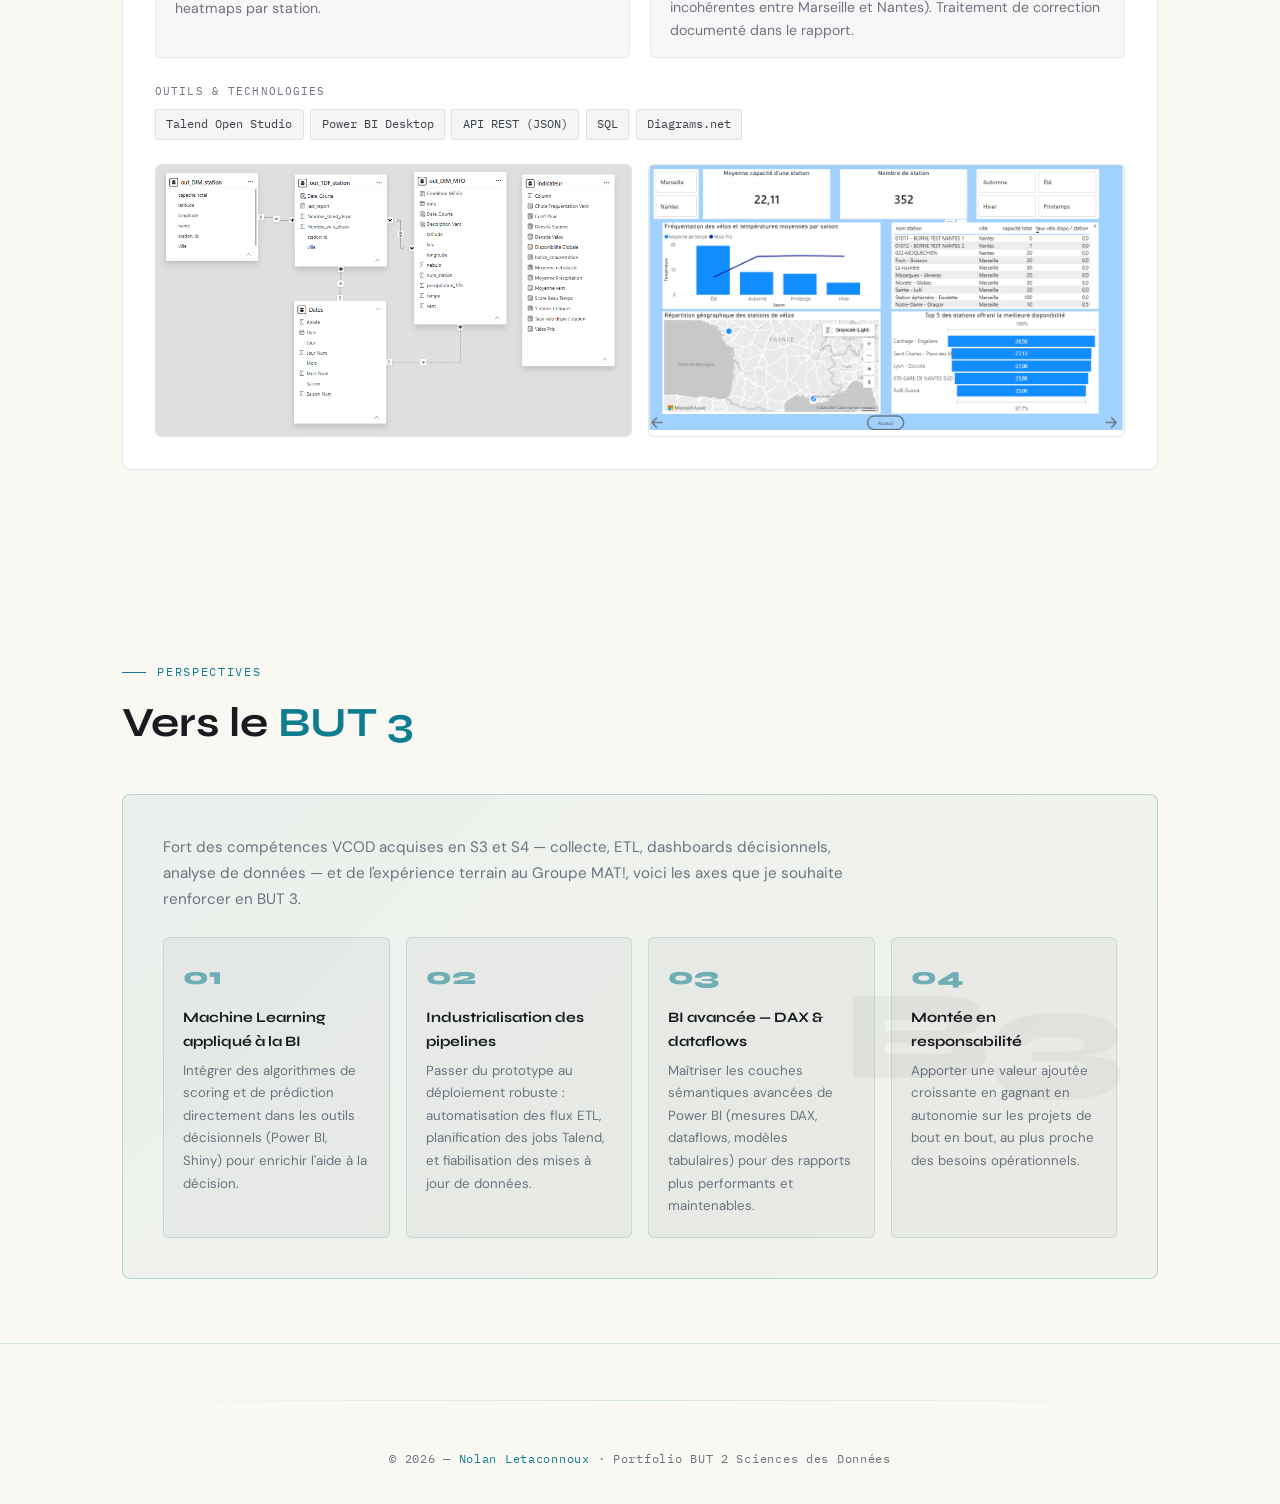
==== commit 811d4e41: "Update but.html" ====
--- a/but.html
+++ b/but.html
@@ -134,20 +134,6 @@
             </div>
           </div>
 
-          <p class="sae-section-label" style="margin-top:1.5rem;">Processus ETL générique appliqué</p>
-          <div class="code-snippet">
-            <span class="comment">-- Alimentation de la table de faits (équivalent SQL du job Talend)</span><br/>
-            <span class="kw">INSERT INTO</span> TD3_tdf (idclient, idtemps, idproduit, CA, Qtvendue, nbVentes)<br/>
-            <span class="kw">SELECT</span><br/>
-            &nbsp;&nbsp;y.idclient, y.idtemps,<br/>
-            &nbsp;&nbsp;x.idproduit,<br/>
-            &nbsp;&nbsp;x.quantite * x.prix_unitaire, <span class="comment">-- mesure CA</span><br/>
-            &nbsp;&nbsp;x.quantite,<br/>
-            &nbsp;&nbsp;1<br/>
-            <span class="kw">FROM</span> TD3_detailscommandes x, TD3_commandes y<br/>
-            <span class="kw">WHERE</span> y.idcommande = x.idcommande;
-          </div>
-
           <p class="sae-section-label" style="margin-top:1.5rem;">Outils &amp; technologies</p>
           <div class="tools">
             <span class="tool">Talend Open Studio 8.0</span>
@@ -173,7 +159,7 @@
         </div>
       </div>
     </div>
-  </section> <!-- /CORRECTION : Balise fermée ici -->
+  </section> 
 
   <!-- COMPÉTENCE 2 -->
   <section class="comp-section" id="comp2">
@@ -260,14 +246,14 @@
             </div>
           </div>
 
-          <div class="sae-gallery" style="display: grid; grid-template-columns: repeat(auto-fit, minmax(250px, 1fr)); gap: 1rem; margin-top: 1.5rem;">
+          <div class="sae-gallery" style="display: grid; grid-template-columns: repeat(2, 1fr); gap: 1rem; margin-top: 1.5rem;">
             <div class="gallery-item" style="border: 1px solid var(--border); border-radius: 6px; overflow: hidden; background: var(--card);">
               <img src="images/image6.png" alt="Graphiques de décomposition de la série temporelle" style="width: 100%; height: auto; display: block;" />
             </div>
             <div class="gallery-item" style="border: 1px solid var(--border); border-radius: 6px; overflow: hidden; background: var(--card);">
               <img src="images/image7.png" alt="Analyse des corrélogrammes ACF et PACF" style="width: 100%; height: auto; display: block;" />
             </div>
-            <div class="gallery-item" style="border: 1px solid var(--border); border-radius: 6px; overflow: hidden; background: var(--card);">
+            <div class="gallery-item" style="border: 1px solid var(--border); border-radius: 6px; overflow: hidden; background: var(--card); grid-column: span 2; max-width: 700px; margin: 0 auto; width: 100%;">
               <img src="images/image8.png" alt="Prévisions Holt-Winters et interface Shiny" style="width: 100%; height: auto; display: block;" />
             </div>
           </div>
@@ -301,7 +287,7 @@
             Développement d'un outil d'analyse et de recommandation de vins à partir du dataset <em>Cortez et al. (2009)</em> :
             6 497 vins de la région Vinho Verde (1 599 rouges, 4 898 blancs), décrits par 11 paramètres physico-chimiques
             et une note de qualité (0–10). Le projet répond à une problématique concrète : <strong>comment aider un client
-            à choisir son vin dans un distributeur ?</strong>
+            à choisir son vin ?</strong>
             Réalisé en groupe avec 2 collègues. Application déployée sur ShinyApps.io.
           </p>
 
@@ -364,7 +350,17 @@
             </div>
           </div>
 
-          <div class="render-box">Espace réservé — captures des 4 onglets de l'application Shiny (Vue d'ensemble, Trouver mon vin, Profils de style, Analyses libres)</div>
+          <div class="sae-gallery" style="display: grid; grid-template-columns: repeat(2, 1fr); gap: 1rem; margin-top: 1.5rem;">
+            <div class="gallery-item" style="border: 1px solid var(--border); border-radius: 6px; overflow: hidden; background: var(--card);">
+              <img src="images/image3.png" alt="Application Shiny - Vue d'ensemble et filtres" style="width: 100%; height: auto; display: block;" />
+            </div>
+            <div class="gallery-item" style="border: 1px solid var(--border); border-radius: 6px; overflow: hidden; background: var(--card);">
+              <img src="images/image4.png" alt="Application Shiny - Trouver mon vin et Profils" style="width: 100%; height: auto; display: block;" />
+            </div>
+            <div class="gallery-item" style="border: 1px solid var(--border); border-radius: 6px; overflow: hidden; background: var(--card); grid-column: span 2; max-width: 700px; margin: 0 auto; width: 100%;">
+              <img src="images/image5.png" alt="Application Shiny - Analyses libres et graphiques" style="width: 100%; height: auto; display: block;" />
+            </div>
+          </div>
         </div>
       </div>
     </div>
@@ -432,10 +428,16 @@
             <span class="tool">Diagrams.net</span>
           </div>
 
-          <div class="render-box">Espace réservé — schéma en étoile (diagrams.net) et captures du rapport Power BI (vue supervision, corrélation météo)</div>
-        </div>
-      </div> <!-- /CORRECTION : Ajout du div fermant pour .sae-body -->
-    </div>
+          <div class="sae-gallery" style="display: grid; grid-template-columns: repeat(auto-fit, minmax(300px, 1fr)); gap: 1rem; margin-top: 1.5rem;">
+            <div class="gallery-item" style="border: 1px solid var(--border); border-radius: 6px; overflow: hidden; background: var(--card);">
+              <img src="images/image1.png" alt="Modélisation décisionnelle - Schéma en étoile" style="width: 100%; height: auto; display: block;" />
+            </div>
+            <div class="gallery-item" style="border: 1px solid var(--border); border-radius: 6px; overflow: hidden; background: var(--card);">
+              <img src="images/image2.png" alt="Rapport Power BI - Supervision et corrélation météo" style="width: 100%; height: auto; display: block;" />
+            </div>
+          </div>
+        </div>
+      </div> </div>
   </section>
 
   <!-- PERSPECTIVES B3 -->
@@ -482,7 +484,7 @@
       <div class="divider"></div>
       <p>&copy; 2026 — <span>Nolan Letaconnoux</span> · Portfolio BUT 2 Sciences des Données </p>
     </div>
-  </header> <!-- Note: Tu devrais peut-être changer ce </header> en </footer> selon ton CSS, mais la structure globale est sauve ! -->
+  </footer> 
 
 </body>
 </html>
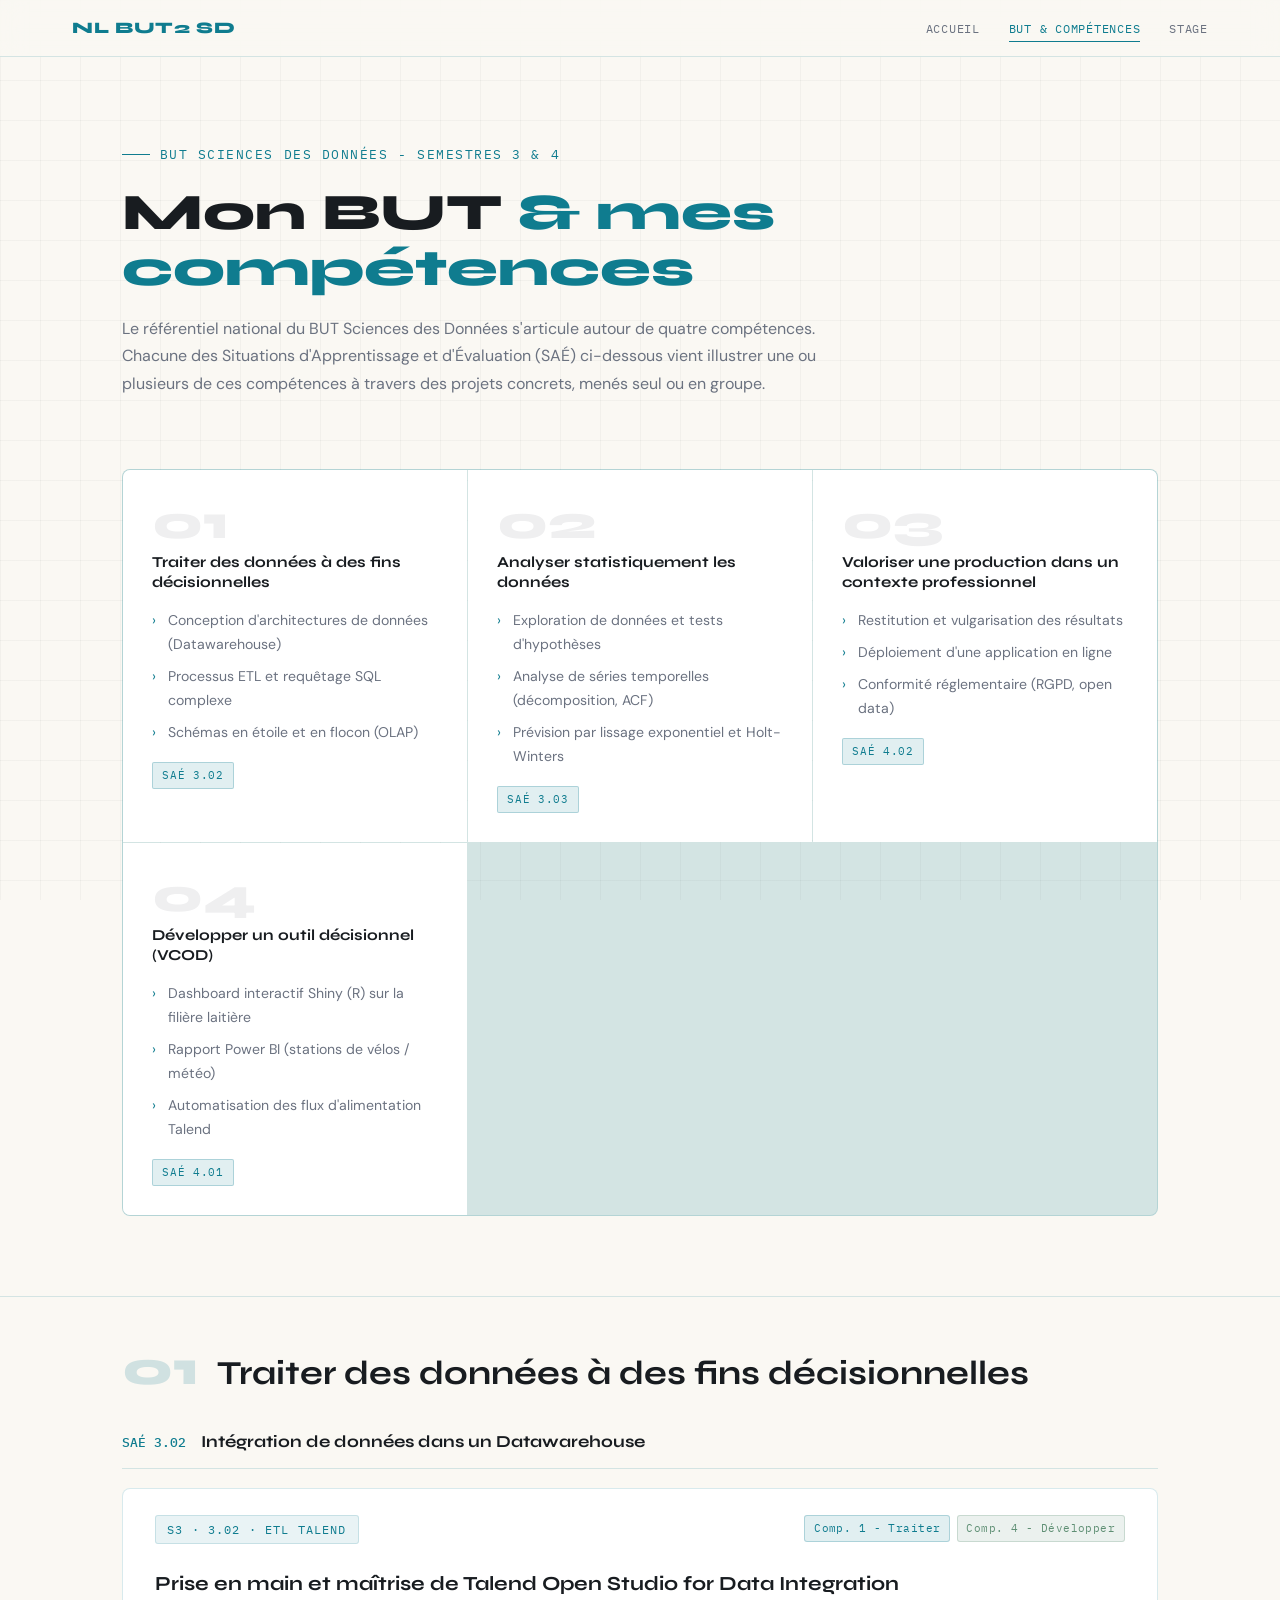
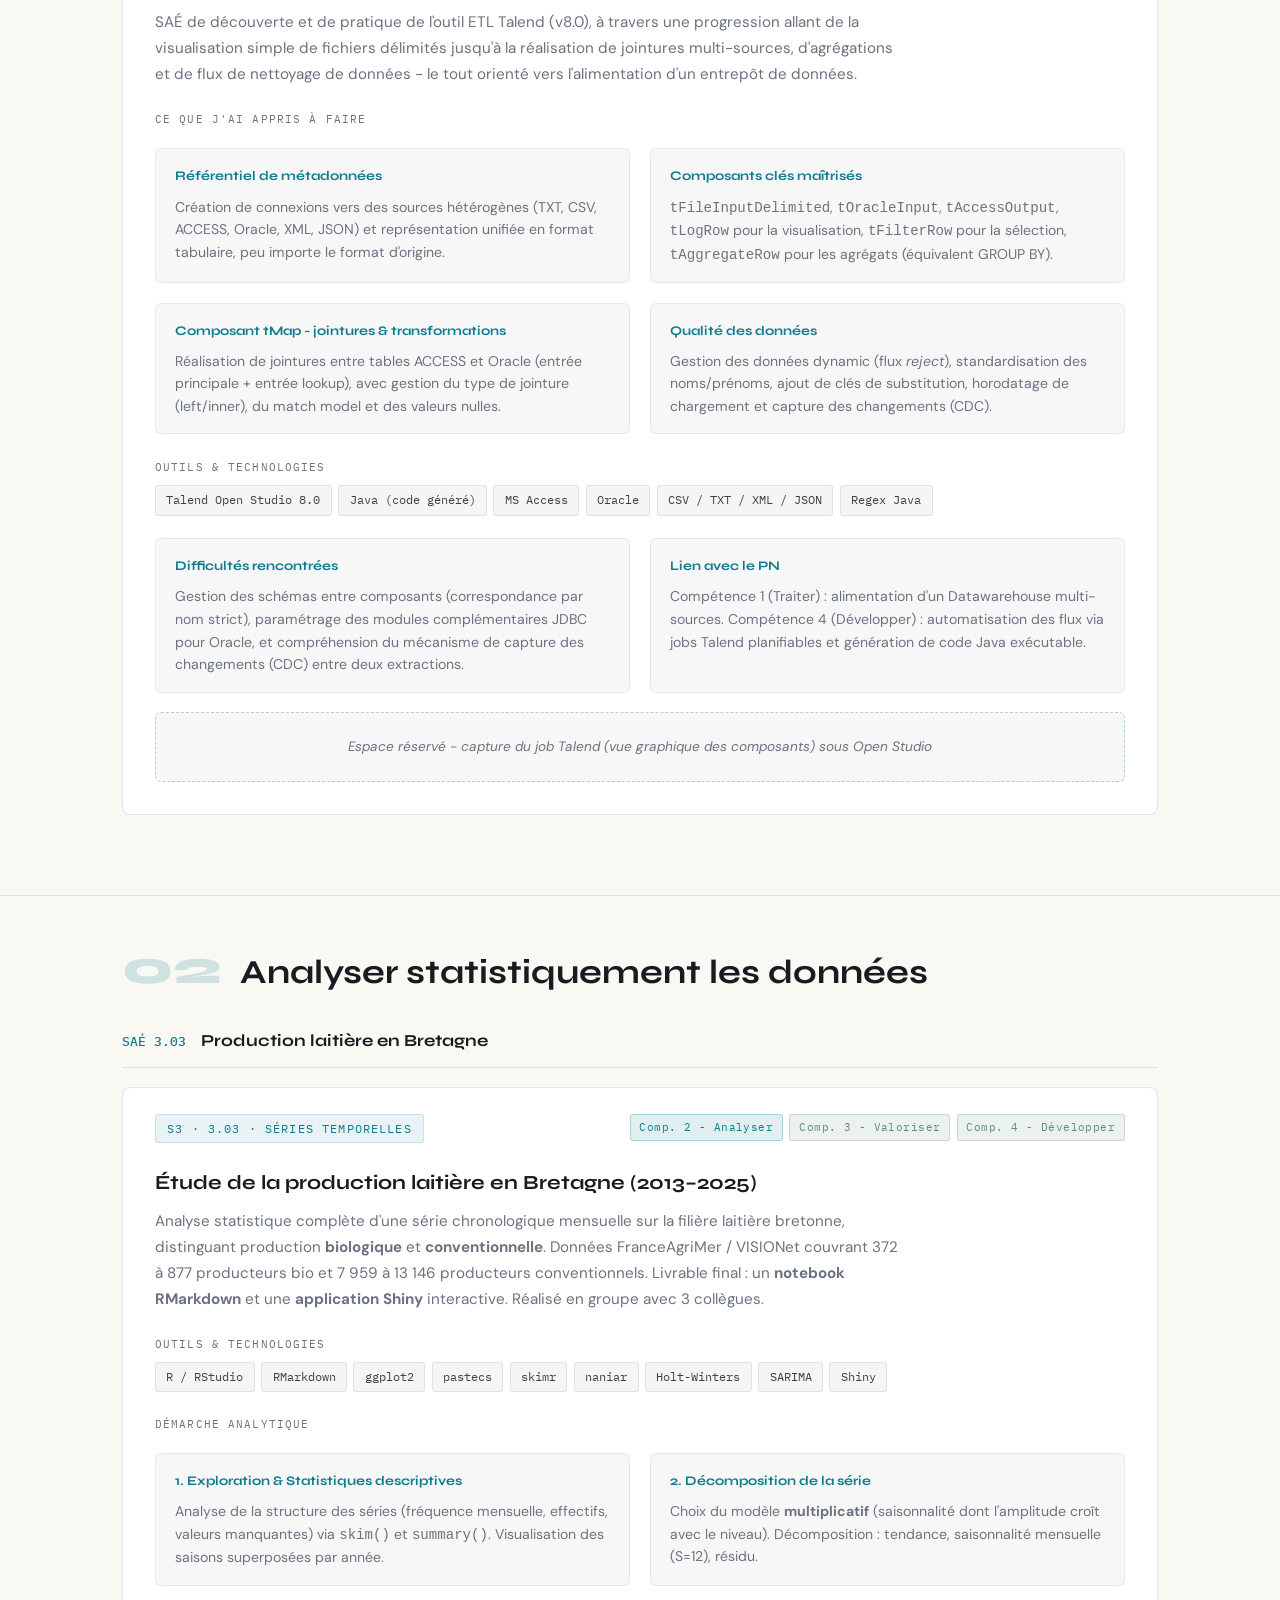
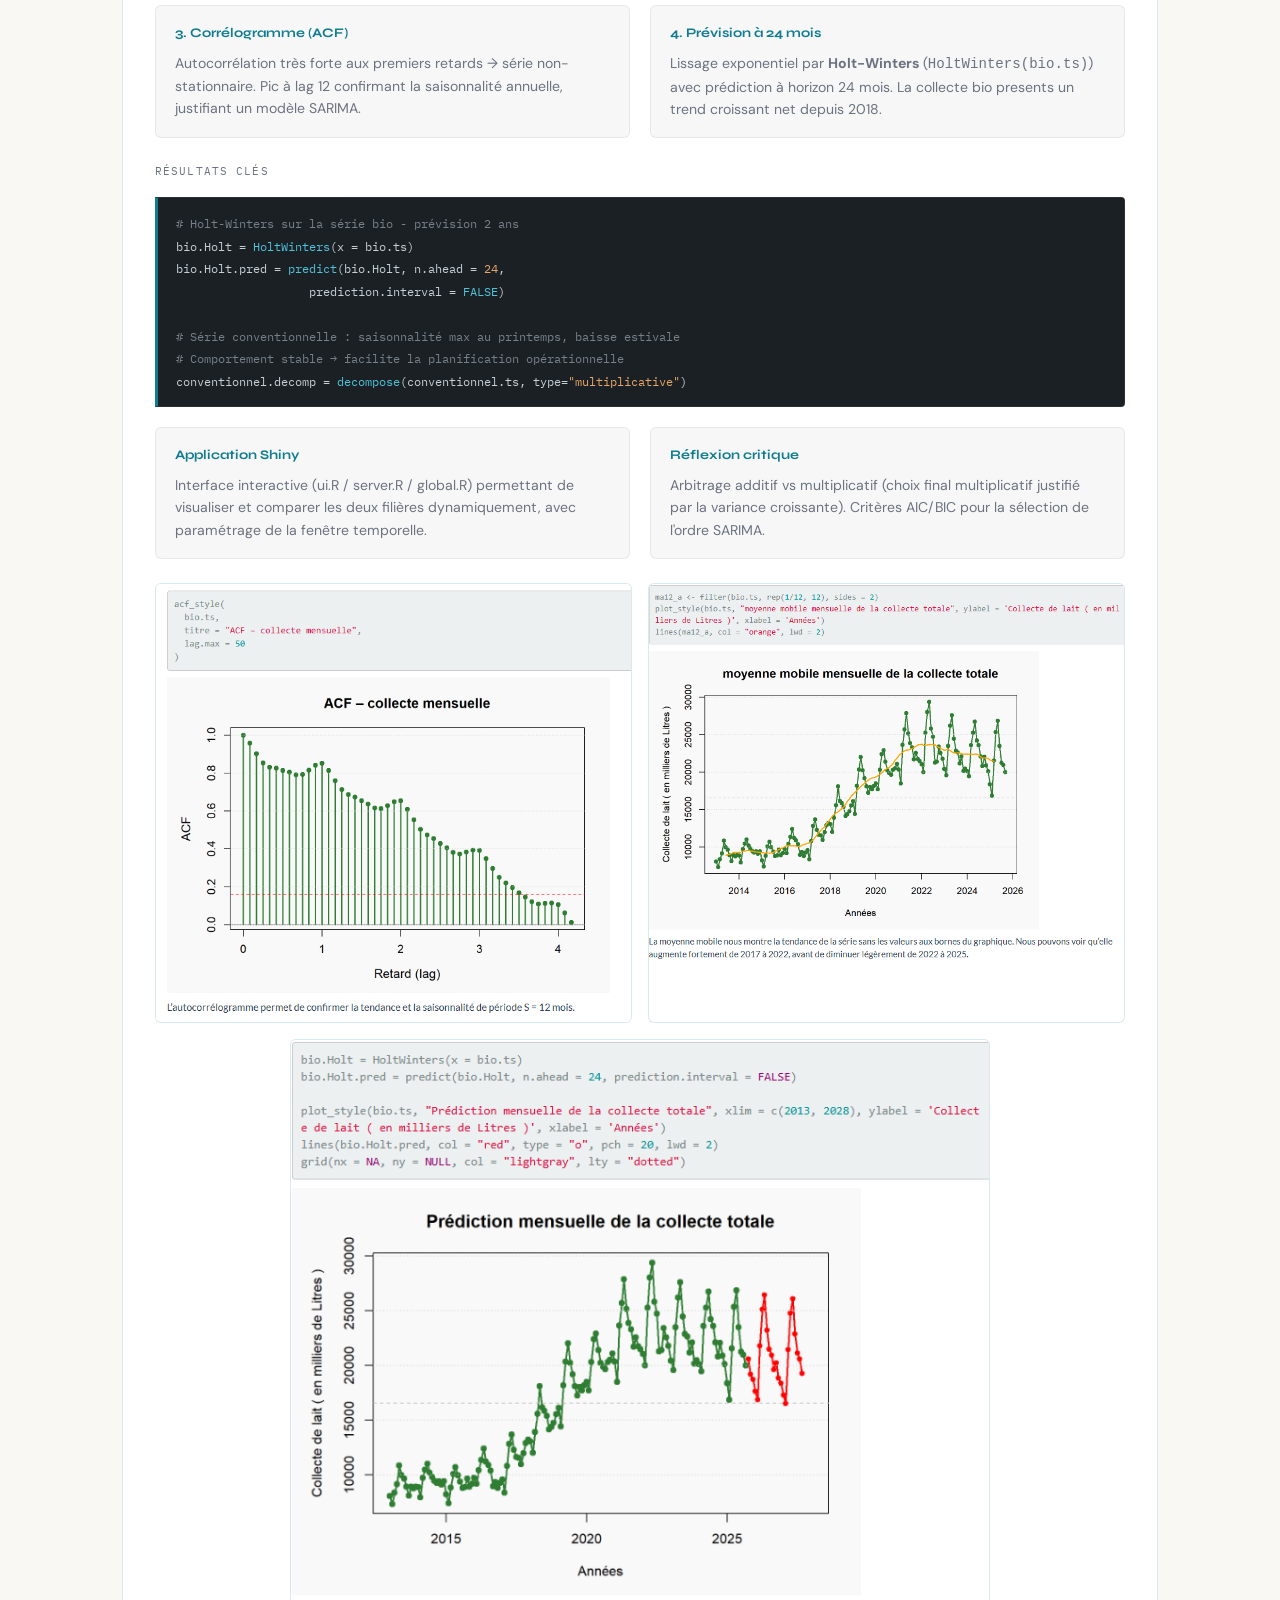
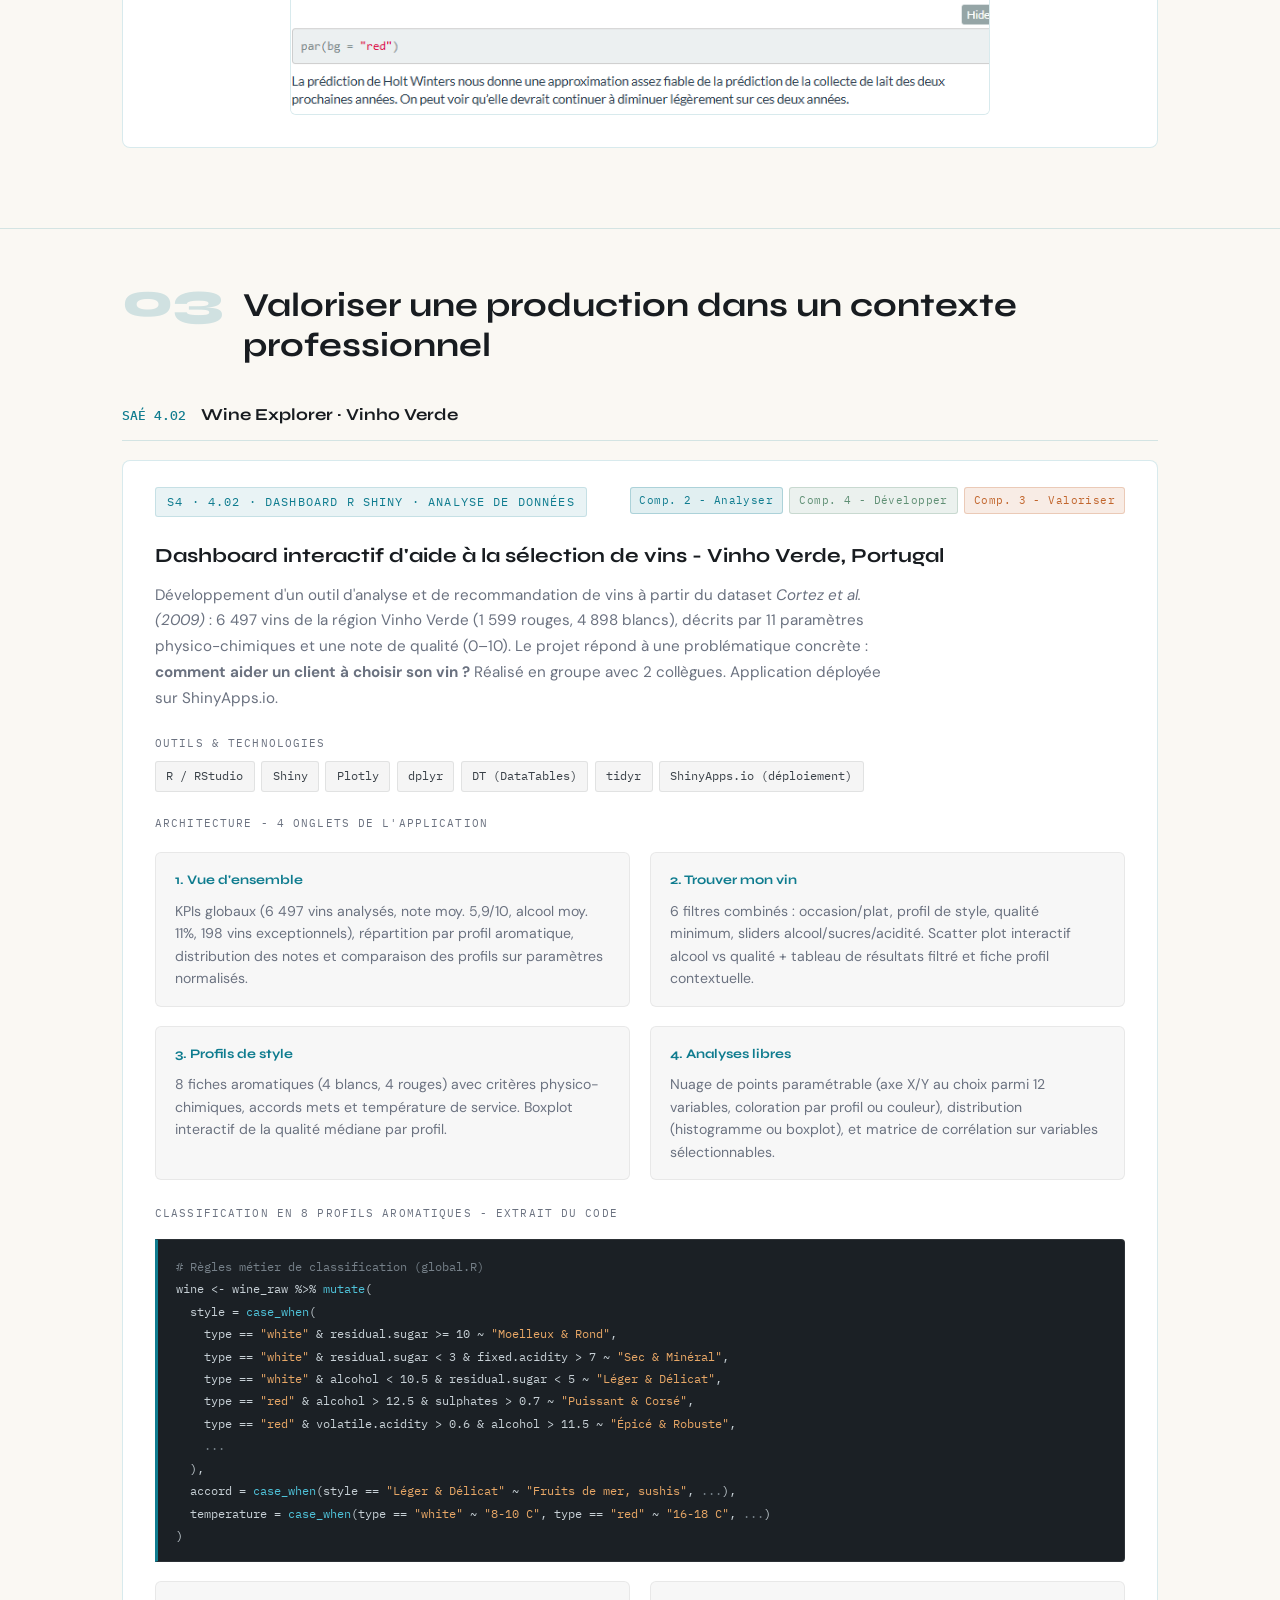
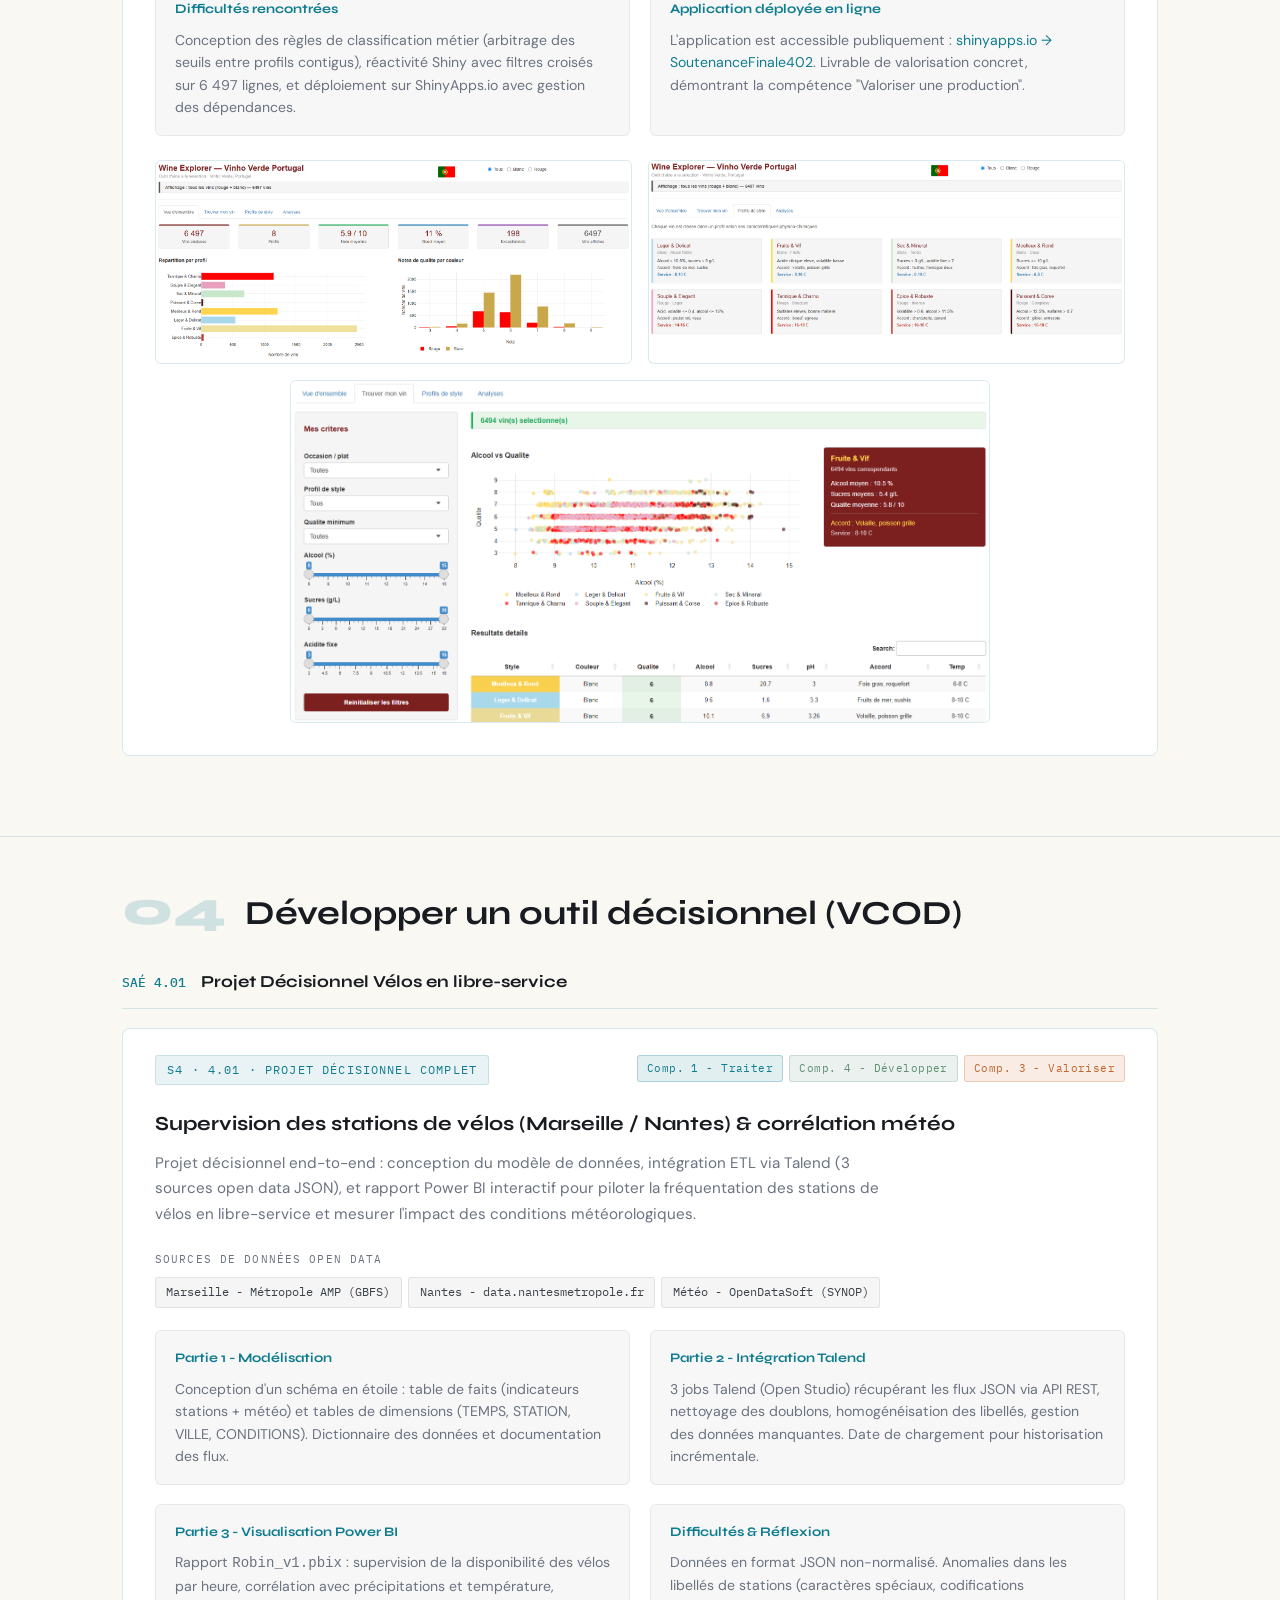
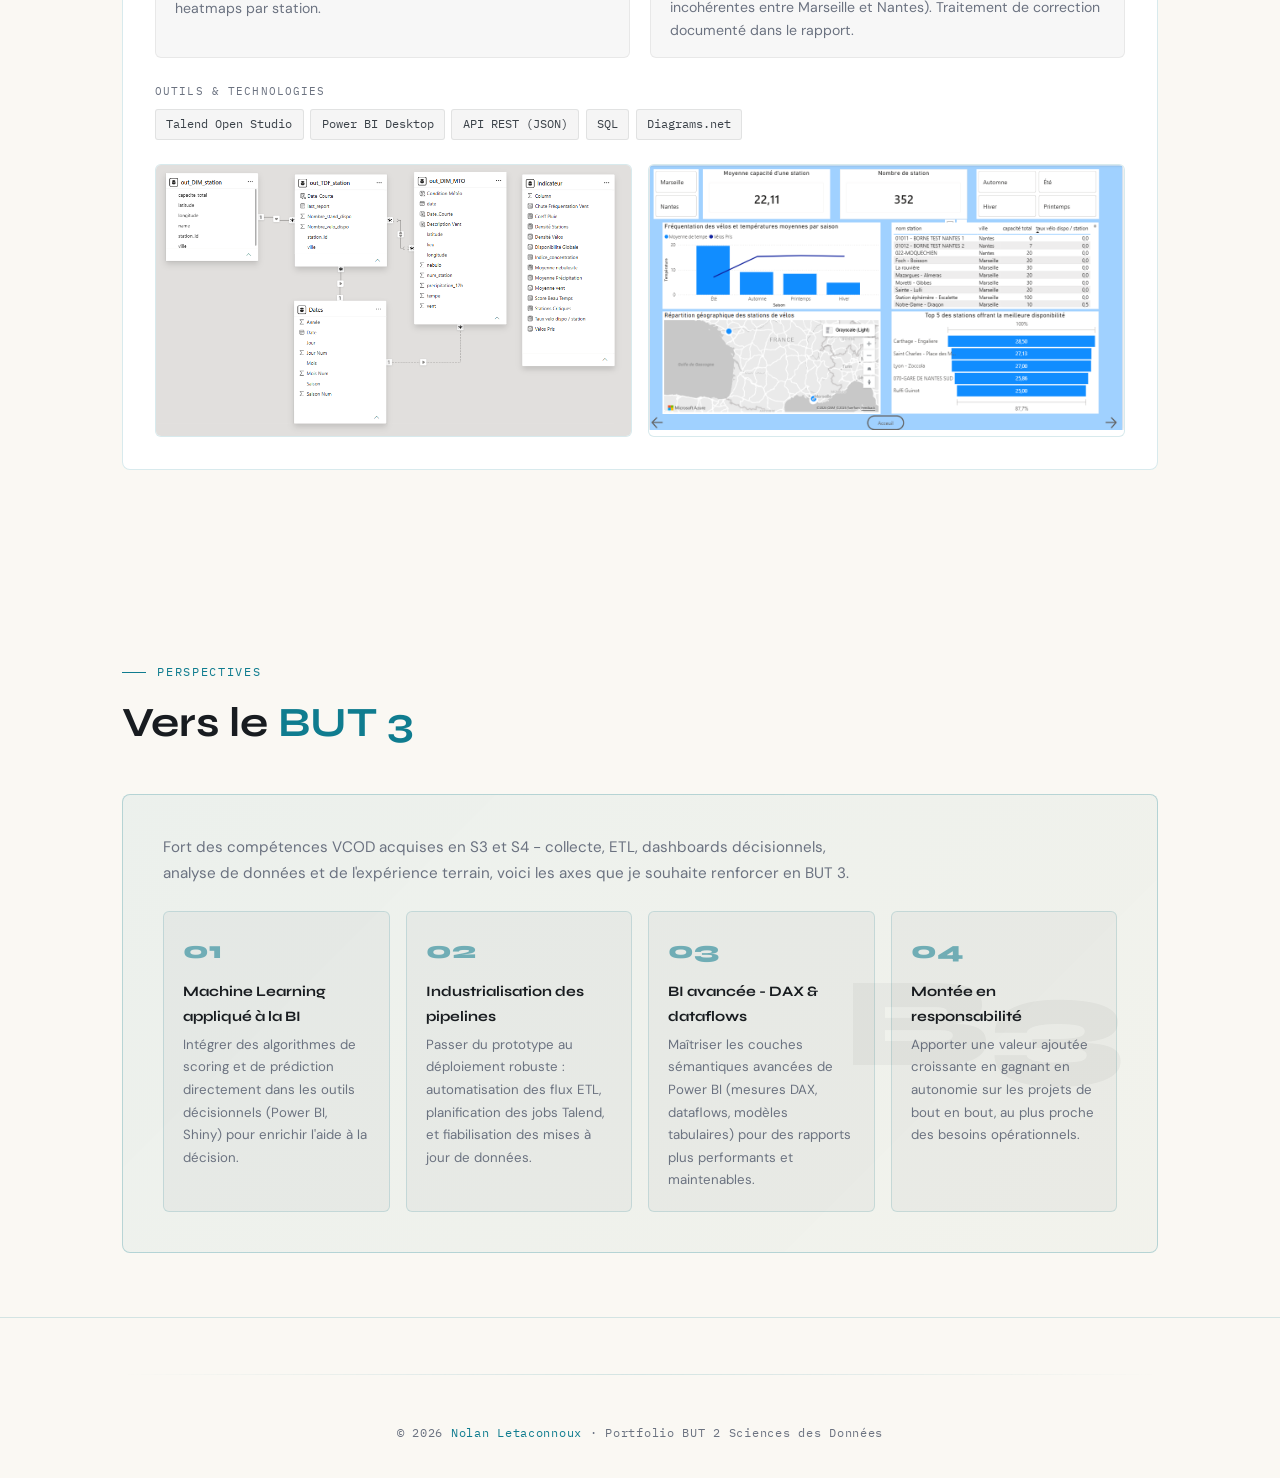
==== commit 09a4640a: "Update but.html" ====
--- a/but.html
+++ b/but.html
@@ -3,7 +3,7 @@
 <head>
   <meta charset="UTF-8" />
   <meta name="viewport" content="width=device-width, initial-scale=1.0" />
-  <title>BUT &amp; Compétences — Nolan Letaconnoux</title>
+  <title>BUT &amp; Compétences Nolan Letaconnoux</title>
   <link rel="preconnect" href="https://fonts.googleapis.com" />
   <link href="https://fonts.googleapis.com/css2?family=Syne:wght=400;600;700;800&family=IBM+Plex+Mono:wght=400;500&family=DM+Sans:ital,wght=0,300;0,400;0,500;1,300&display=swap" rel="stylesheet" />
   <link rel="stylesheet" href="styles.css" />
@@ -13,7 +13,7 @@
   <!-- NAV -->
   <header>
     <nav>
-      <a class="nav-logo" href="index.html">NL — BUT2 SD</a>
+      <a class="nav-logo" href="index.html">NL BUT2 SD</a>
       <ul>
         <li><a href="index.html">Accueil</a></li>
         <li><a href="but.html" class="active">BUT &amp; Compétences</a></li>
@@ -25,7 +25,7 @@
   <!-- INTRO -->
   <section class="page-intro">
     <div class="wrap">
-      <p class="hero-label">BUT Sciences des Données — Semestres 3 &amp; 4</p>
+      <p class="hero-label">BUT Sciences des Données - Semestres 3 &amp; 4</p>
       <h1>Mon BUT <span>&amp; mes compétences</span></h1>
       <p class="intro-text">
         Le référentiel national du BUT Sciences des Données s'articule autour de quatre compétences.
@@ -102,8 +102,8 @@
         <div class="sae-header">
           <span class="sae-id">S3 · 3.02 · ETL TALEND</span>
           <div class="sae-badges">
-            <span class="badge badge-blue">Comp. 1 — Traiter</span>
-            <span class="badge badge-green">Comp. 4 — Développer</span>
+            <span class="badge badge-blue">Comp. 1 - Traiter</span>
+            <span class="badge badge-green">Comp. 4 - Développer</span>
           </div>
         </div>
         <div class="sae-body">
@@ -111,7 +111,7 @@
           <p class="sae-desc">
             SAÉ de découverte et de pratique de l'outil ETL Talend (v8.0), à travers une progression allant de la
             visualisation simple de fichiers délimités jusqu'à la réalisation de jointures multi-sources, d'agrégations
-            et de flux de nettoyage de données — le tout orienté vers l'alimentation d'un entrepôt de données.
+            et de flux de nettoyage de données - le tout orienté vers l'alimentation d'un entrepôt de données.
           </p>
 
           <p class="sae-section-label">Ce que j'ai appris à faire</p>
@@ -125,7 +125,7 @@
               <p><code>tFileInputDelimited</code>, <code>tOracleInput</code>, <code>tAccessOutput</code>, <code>tLogRow</code> pour la visualisation, <code>tFilterRow</code> pour la sélection, <code>tAggregateRow</code> pour les agrégats (équivalent GROUP BY).</p>
             </div>
             <div class="detail-box">
-              <h4>Composant tMap — jointures &amp; transformations</h4>
+              <h4>Composant tMap - jointures &amp; transformations</h4>
               <p>Réalisation de jointures entre tables ACCESS et Oracle (entrée principale + entrée lookup), avec gestion du type de jointure (left/inner), du match model et des valeurs nulles.</p>
             </div>
             <div class="detail-box">
@@ -155,7 +155,7 @@
             </div>
           </div>
 
-          <div class="render-box">Espace réservé — capture du job Talend (vue graphique des composants) sous Open Studio</div>
+          <div class="render-box">Espace réservé - capture du job Talend (vue graphique des composants) sous Open Studio</div>
         </div>
       </div>
     </div>
@@ -175,9 +175,9 @@
         <div class="sae-header">
           <span class="sae-id">S3 · 3.03 · SÉRIES TEMPORELLES</span>
           <div class="sae-badges">
-            <span class="badge badge-blue">Comp. 2 — Analyser</span>
-            <span class="badge badge-green">Comp. 3 — Valoriser</span>
-            <span class="badge badge-green">Comp. 4 — Développer</span>
+            <span class="badge badge-blue">Comp. 2 - Analyser</span>
+            <span class="badge badge-green">Comp. 3 - Valoriser</span>
+            <span class="badge badge-green">Comp. 4 - Développer</span>
           </div>
         </div>
         <div class="sae-body">
@@ -225,7 +225,7 @@
 
           <p class="sae-section-label" style="margin-top:1.5rem;">Résultats clés</p>
           <div class="code-snippet">
-            <span class="comment"># Holt-Winters sur la série bio — prévision 2 ans</span><br/>
+            <span class="comment"># Holt-Winters sur la série bio - prévision 2 ans</span><br/>
             bio.Holt = <span class="kw">HoltWinters</span>(x = bio.ts)<br/>
             bio.Holt.pred = <span class="kw">predict</span>(bio.Holt, n.ahead = <span class="str">24</span>,<br/>
             &nbsp;&nbsp;&nbsp;&nbsp;&nbsp;&nbsp;&nbsp;&nbsp;&nbsp;&nbsp;&nbsp;&nbsp;&nbsp;&nbsp;&nbsp;&nbsp;&nbsp;&nbsp;&nbsp;prediction.interval = <span class="kw">FALSE</span>)<br/>
@@ -276,13 +276,13 @@
         <div class="sae-header">
           <span class="sae-id">S4 · 4.02 · DASHBOARD R SHINY · ANALYSE DE DONNÉES</span>
           <div class="sae-badges">
-            <span class="badge badge-blue">Comp. 2 — Analyser</span>
-            <span class="badge badge-green">Comp. 4 — Développer</span>
-            <span class="badge badge-gold">Comp. 3 — Valoriser</span>
+            <span class="badge badge-blue">Comp. 2 - Analyser</span>
+            <span class="badge badge-green">Comp. 4 - Développer</span>
+            <span class="badge badge-gold">Comp. 3 - Valoriser</span>
           </div>
         </div>
         <div class="sae-body">
-          <h3 class="sae-title">Dashboard interactif d'aide à la sélection de vins — Vinho Verde, Portugal</h3>
+          <h3 class="sae-title">Dashboard interactif d'aide à la sélection de vins - Vinho Verde, Portugal</h3>
           <p class="sae-desc">
             Développement d'un outil d'analyse et de recommandation de vins à partir du dataset <em>Cortez et al. (2009)</em> :
             6 497 vins de la région Vinho Verde (1 599 rouges, 4 898 blancs), décrits par 11 paramètres physico-chimiques
@@ -302,7 +302,7 @@
             <span class="tool">ShinyApps.io (déploiement)</span>
           </div>
 
-          <p class="sae-section-label">Architecture — 4 onglets de l'application</p>
+          <p class="sae-section-label">Architecture - 4 onglets de l'application</p>
           <div class="sae-details">
             <div class="detail-box">
               <h4>1. Vue d'ensemble</h4>
@@ -322,7 +322,7 @@
             </div>
           </div>
 
-          <p class="sae-section-label" style="margin-top:1.5rem;">Classification en 8 profils aromatiques — extrait du code</p>
+          <p class="sae-section-label" style="margin-top:1.5rem;">Classification en 8 profils aromatiques - extrait du code</p>
           <div class="code-snippet">
             <span class="comment"># Règles métier de classification (global.R)</span><br/>
             wine &lt;- wine_raw %&gt;% <span class="kw">mutate</span>(<br/>
@@ -380,9 +380,9 @@
         <div class="sae-header">
           <span class="sae-id">S4 · 4.01 · PROJET DÉCISIONNEL COMPLET</span>
           <div class="sae-badges">
-            <span class="badge badge-blue">Comp. 1 — Traiter</span>
-            <span class="badge badge-green">Comp. 4 — Développer</span>
-            <span class="badge badge-gold">Comp. 3 — Valoriser</span>
+            <span class="badge badge-blue">Comp. 1 - Traiter</span>
+            <span class="badge badge-green">Comp. 4 - Développer</span>
+            <span class="badge badge-gold">Comp. 3 - Valoriser</span>
           </div>
         </div>
         <div class="sae-body">
@@ -395,22 +395,22 @@
 
           <p class="sae-section-label">Sources de données open data</p>
           <div class="tools">
-            <span class="tool">Marseille — Métropole AMP (GBFS)</span>
-            <span class="tool">Nantes — data.nantesmetropole.fr</span>
-            <span class="tool">Météo — OpenDataSoft (SYNOP)</span>
+            <span class="tool">Marseille - Métropole AMP (GBFS)</span>
+            <span class="tool">Nantes - data.nantesmetropole.fr</span>
+            <span class="tool">Météo - OpenDataSoft (SYNOP)</span>
           </div>
 
           <div class="sae-details">
             <div class="detail-box">
-              <h4>Partie 1 — Modélisation</h4>
+              <h4>Partie 1 - Modélisation</h4>
               <p>Conception d'un schéma en étoile : table de faits (indicateurs stations + météo) et tables de dimensions (TEMPS, STATION, VILLE, CONDITIONS). Dictionnaire des données et documentation des flux.</p>
             </div>
             <div class="detail-box">
-              <h4>Partie 2 — Intégration Talend</h4>
+              <h4>Partie 2 - Intégration Talend</h4>
               <p>3 jobs Talend (Open Studio) récupérant les flux JSON via API REST, nettoyage des doublons, homogénéisation des libellés, gestion des données manquantes. Date de chargement pour historisation incrémentale.</p>
             </div>
             <div class="detail-box">
-              <h4>Partie 3 — Visualisation Power BI</h4>
+              <h4>Partie 3 - Visualisation Power BI</h4>
               <p>Rapport <code>Robin_v1.pbix</code> : supervision de la disponibilité des vélos par heure, corrélation avec précipitations et température, heatmaps par station.</p>
             </div>
             <div class="detail-box">
@@ -448,8 +448,8 @@
 
       <div class="proj-block">
         <p style="color: var(--muted); max-width: 700px; font-size: .95rem; margin-bottom: .5rem;">
-          Fort des compétences VCOD acquises en S3 et S4 — collecte, ETL, dashboards décisionnels, analyse de données —
-          et de l'expérience terrain au Groupe MAT!, voici les axes que je souhaite renforcer en BUT 3.
+          Fort des compétences VCOD acquises en S3 et S4 - collecte, ETL, dashboards décisionnels, analyse de données
+          et de l'expérience terrain, voici les axes que je souhaite renforcer en BUT 3.
         </p>
 
         <div class="proj-goals">
@@ -465,7 +465,7 @@
           </div>
           <div class="proj-goal">
             <div class="num">03</div>
-            <h4>BI avancée — DAX &amp; dataflows</h4>
+            <h4>BI avancée - DAX &amp; dataflows</h4>
             <p>Maîtriser les couches sémantiques avancées de Power BI (mesures DAX, dataflows, modèles tabulaires) pour des rapports plus performants et maintenables.</p>
           </div>
           <div class="proj-goal">
@@ -482,7 +482,7 @@
   <footer>
     <div class="wrap">
       <div class="divider"></div>
-      <p>&copy; 2026 — <span>Nolan Letaconnoux</span> · Portfolio BUT 2 Sciences des Données </p>
+      <p>&copy; 2026 <span>Nolan Letaconnoux</span> · Portfolio BUT 2 Sciences des Données </p>
     </div>
   </footer> 
 
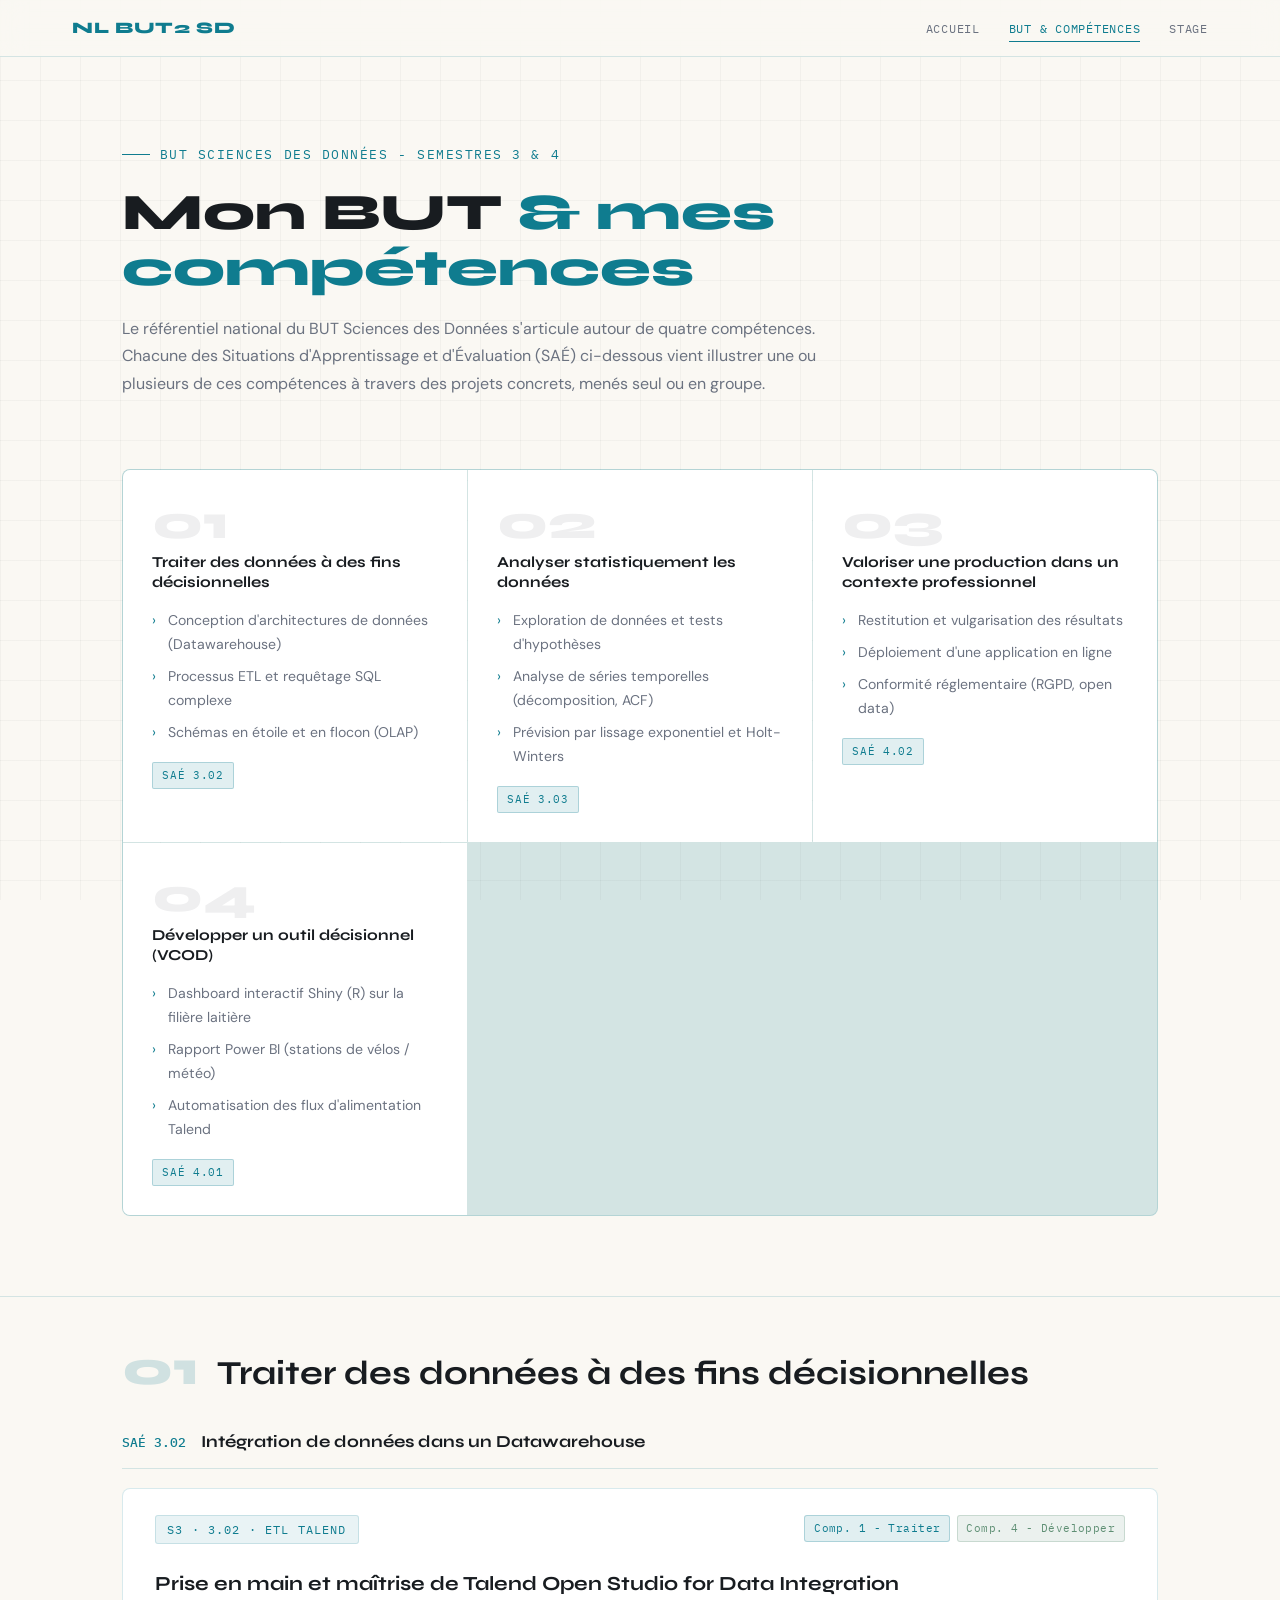
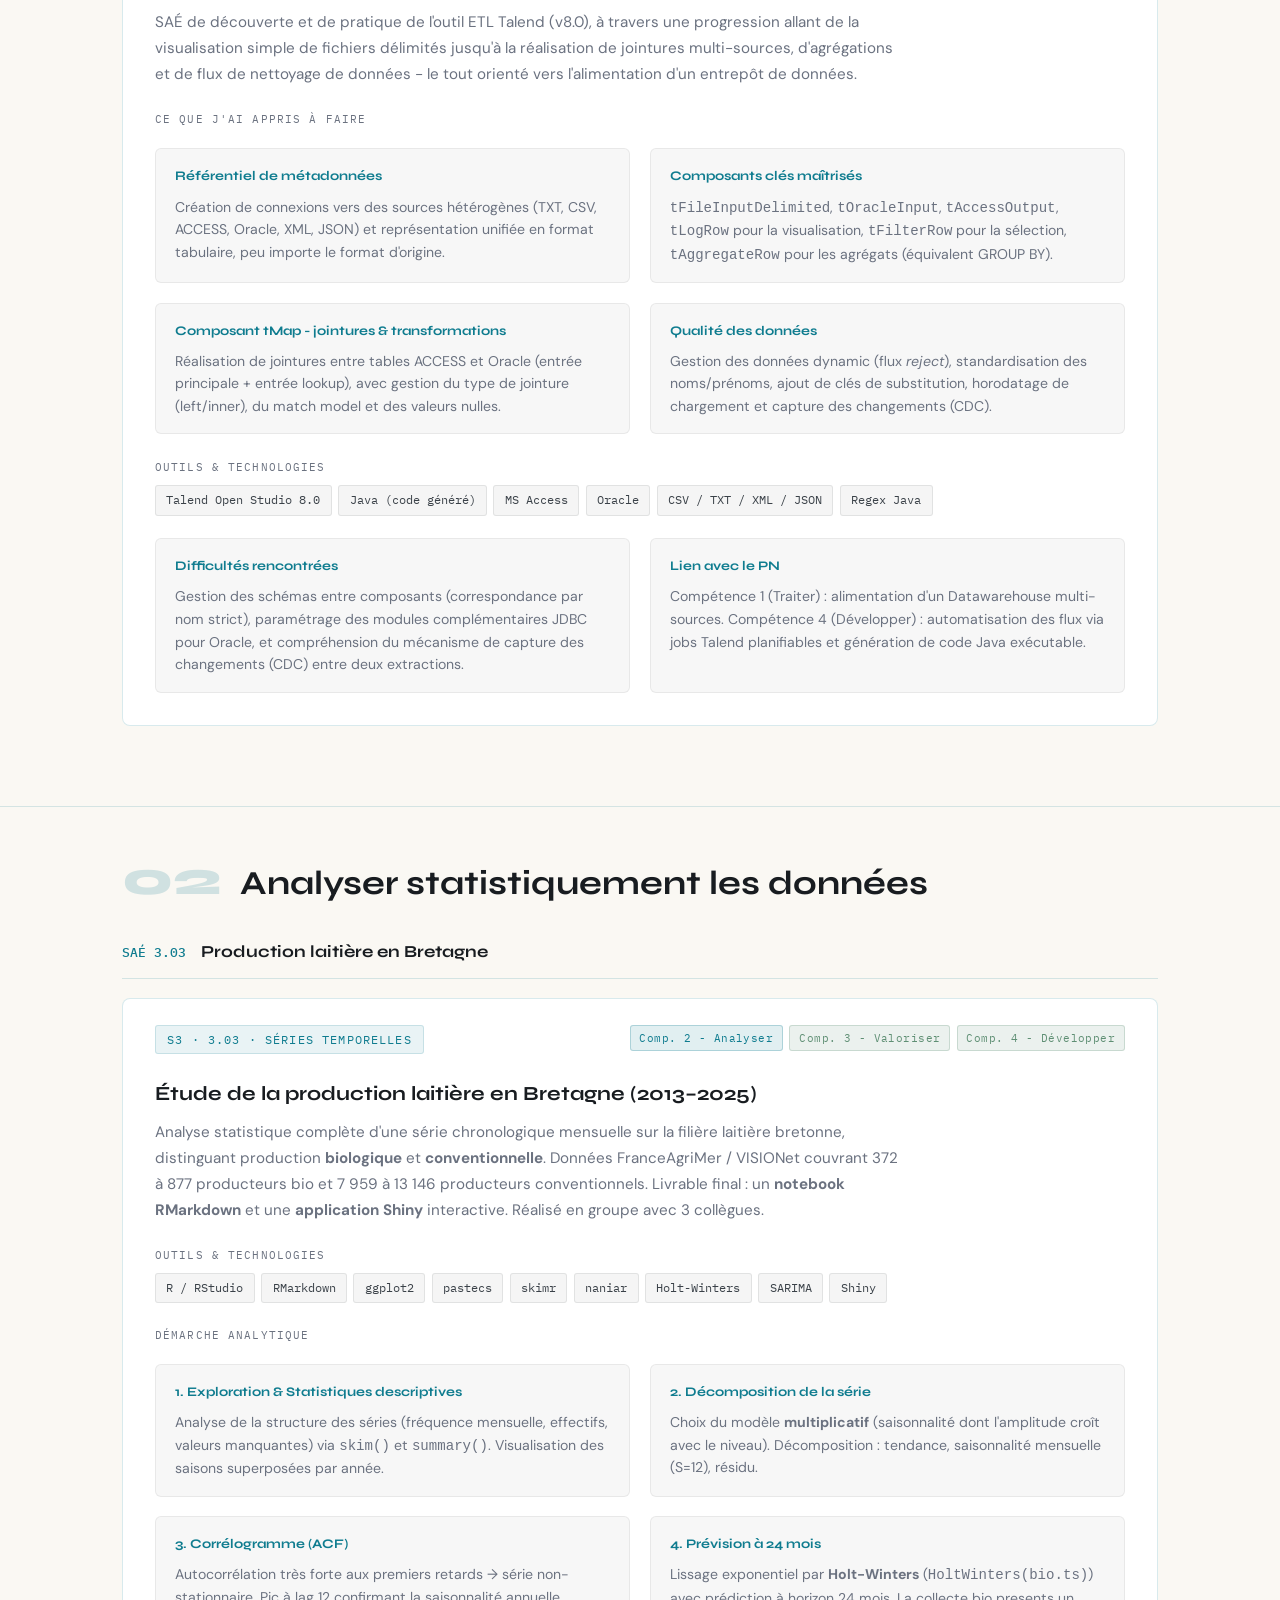
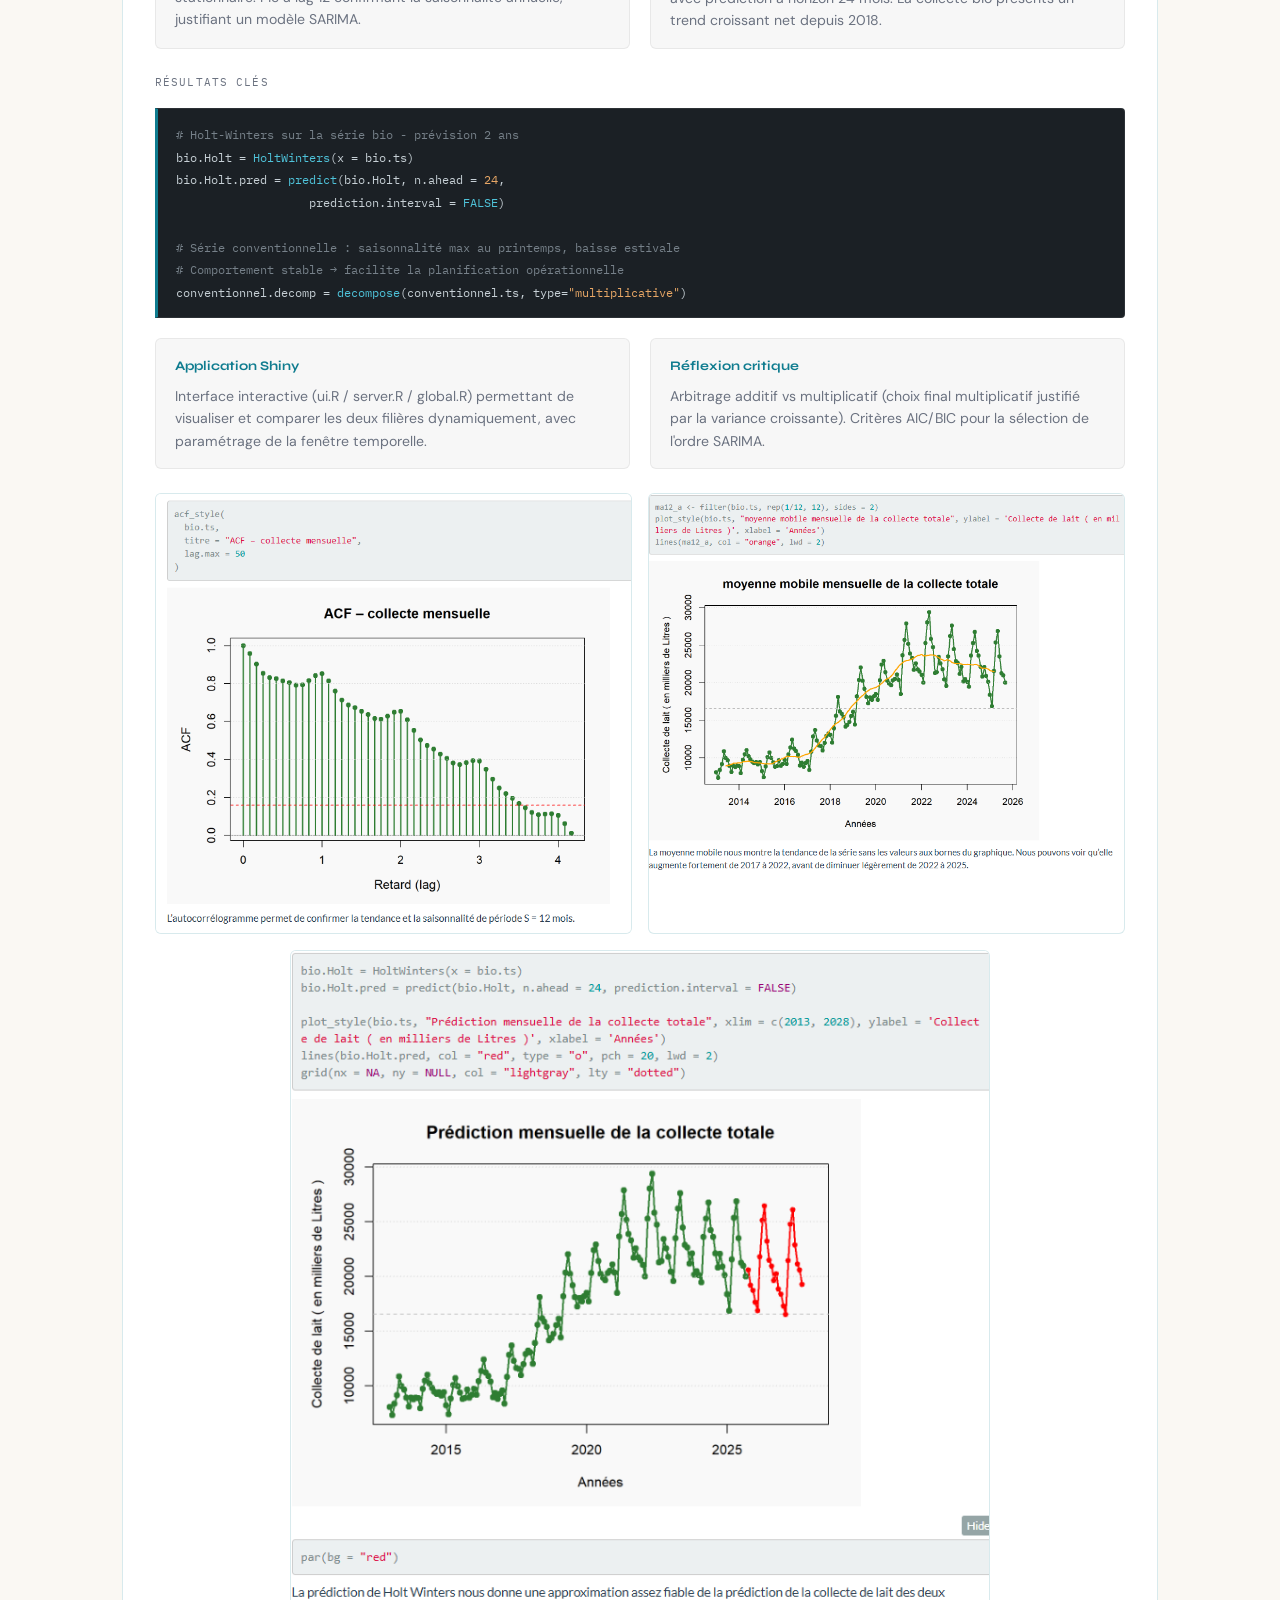
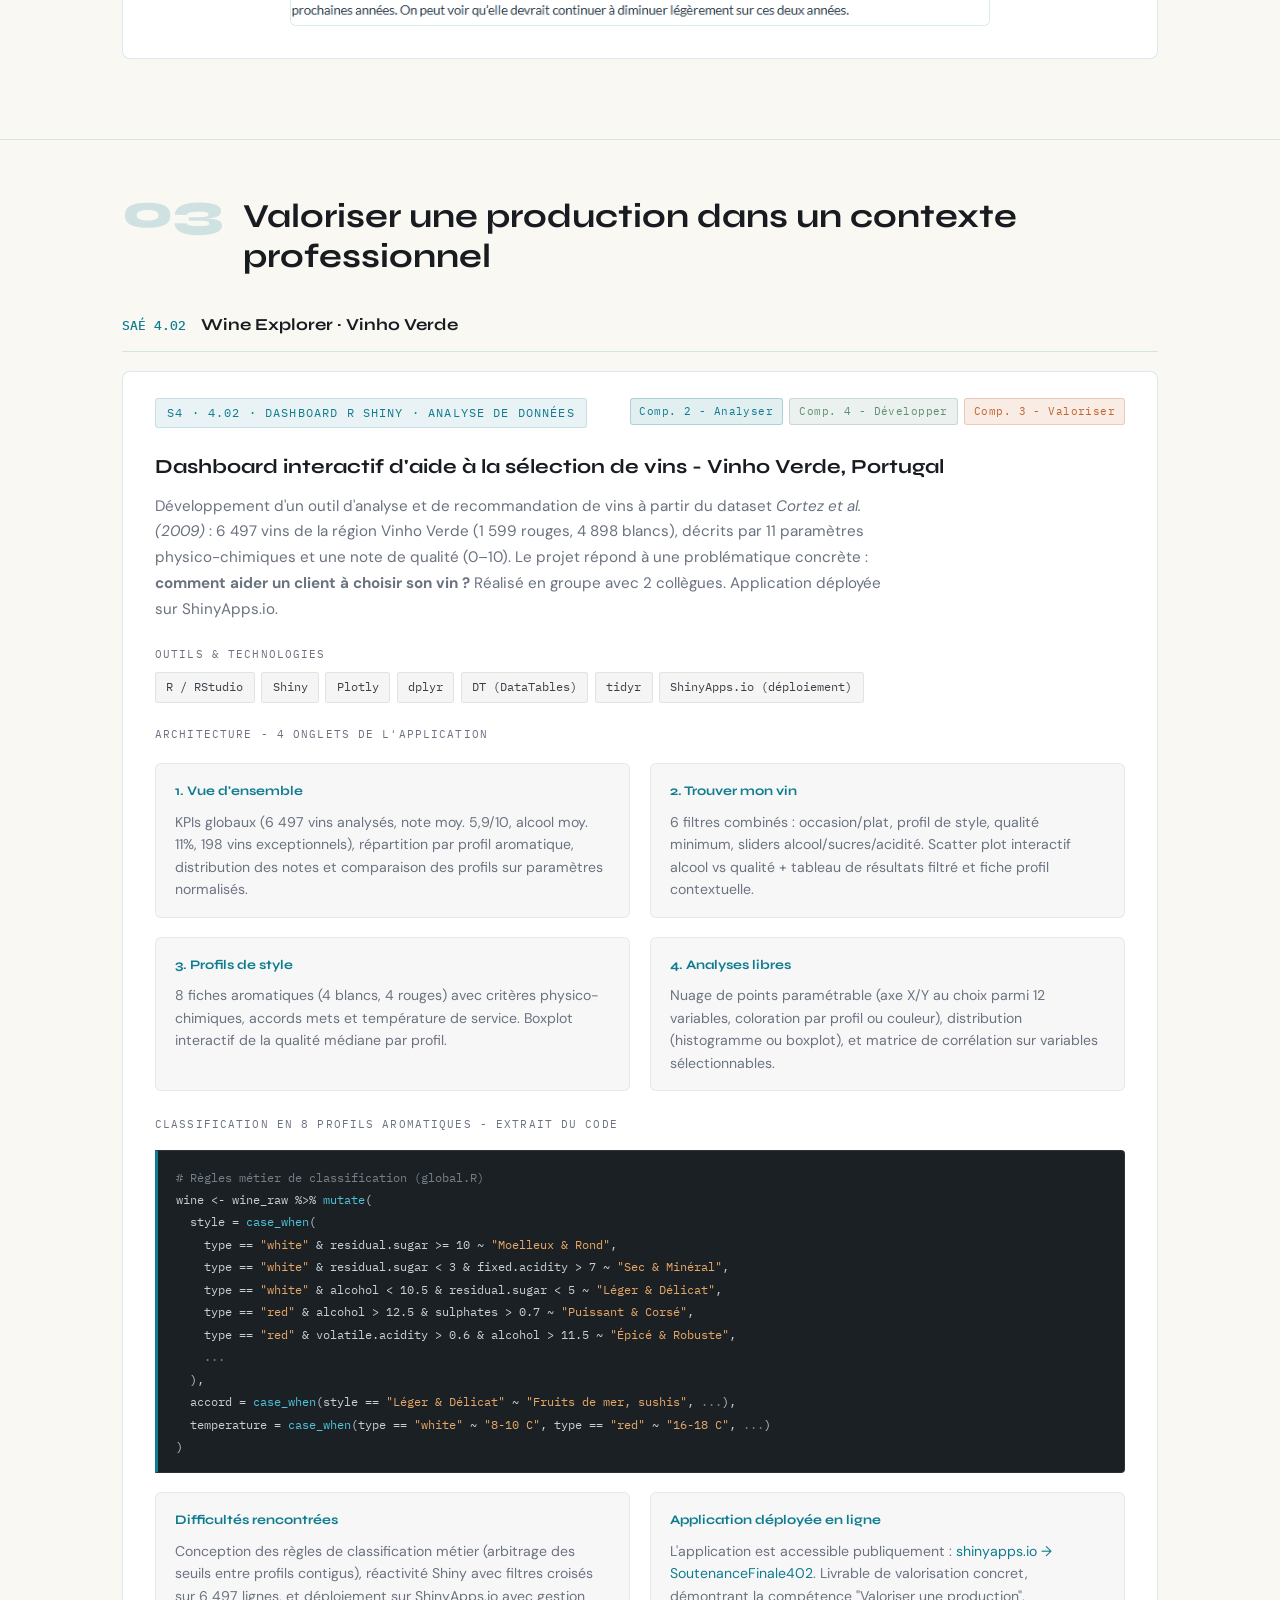
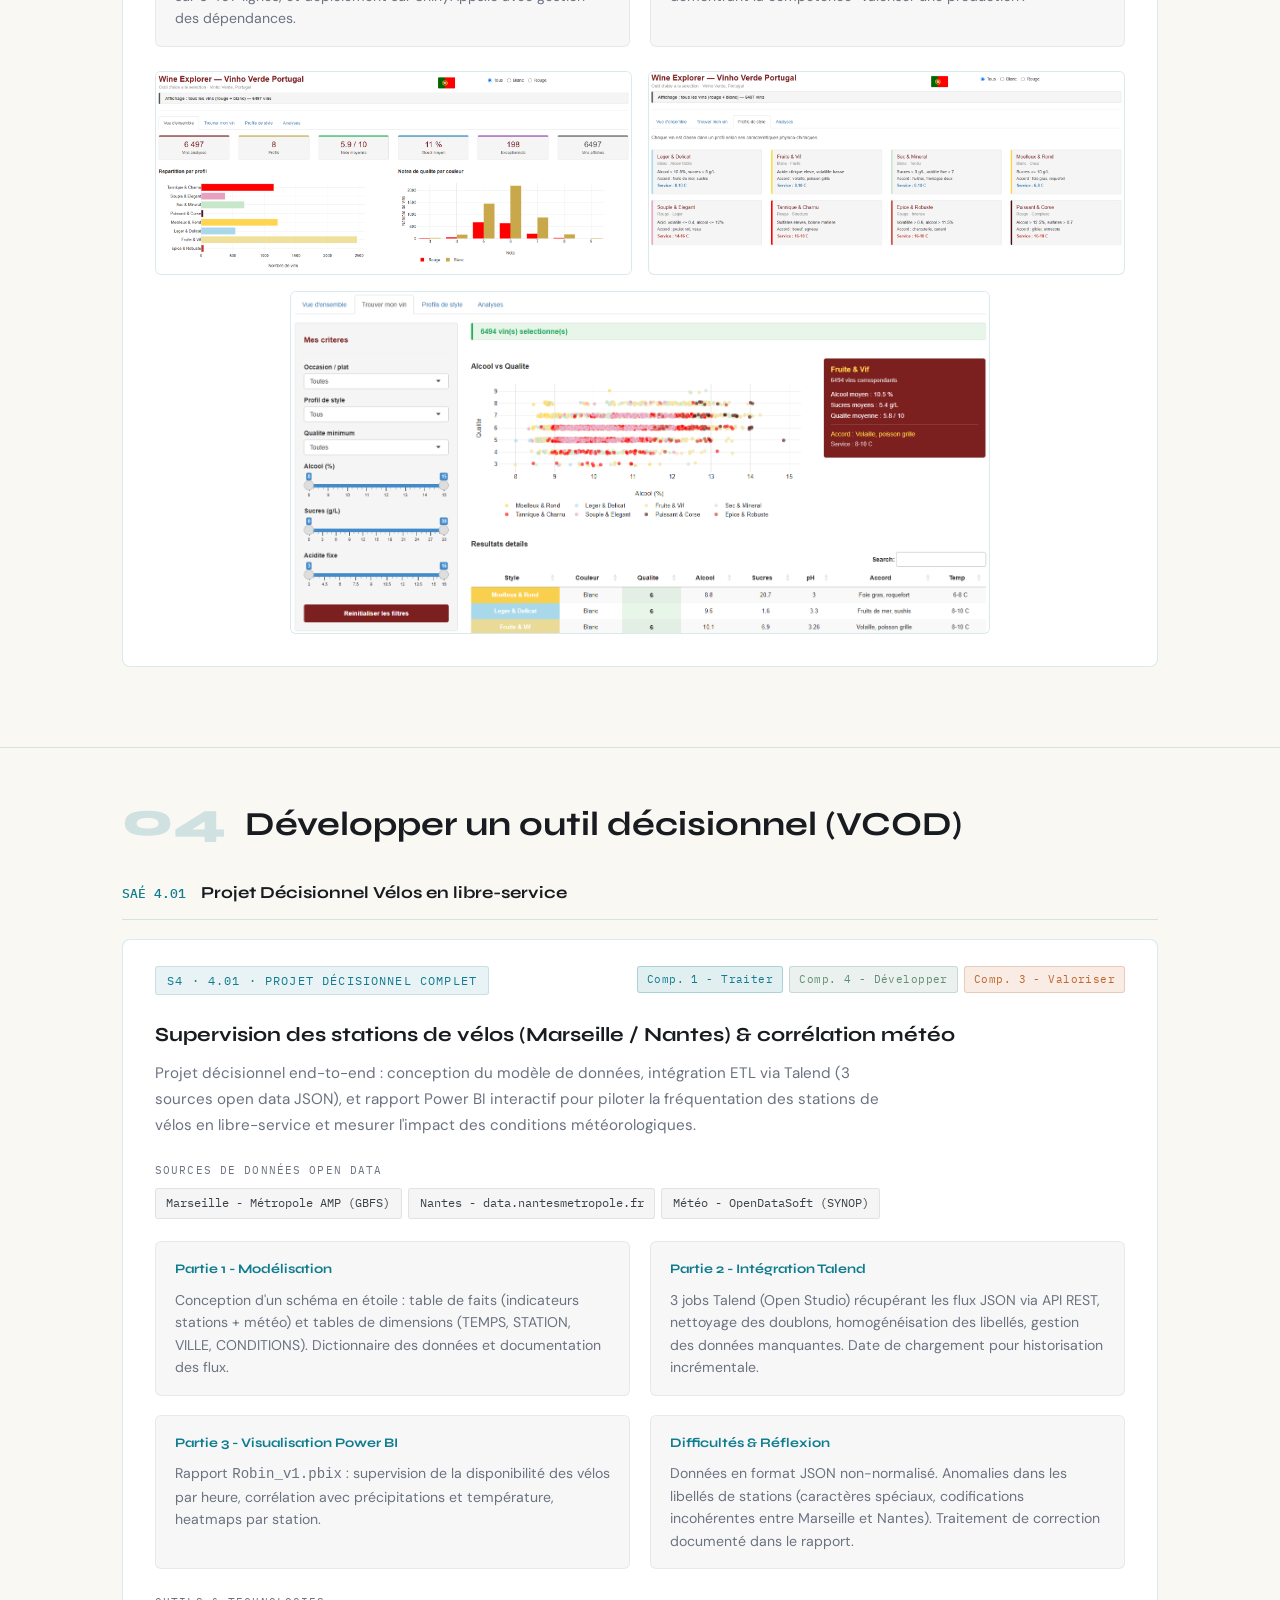
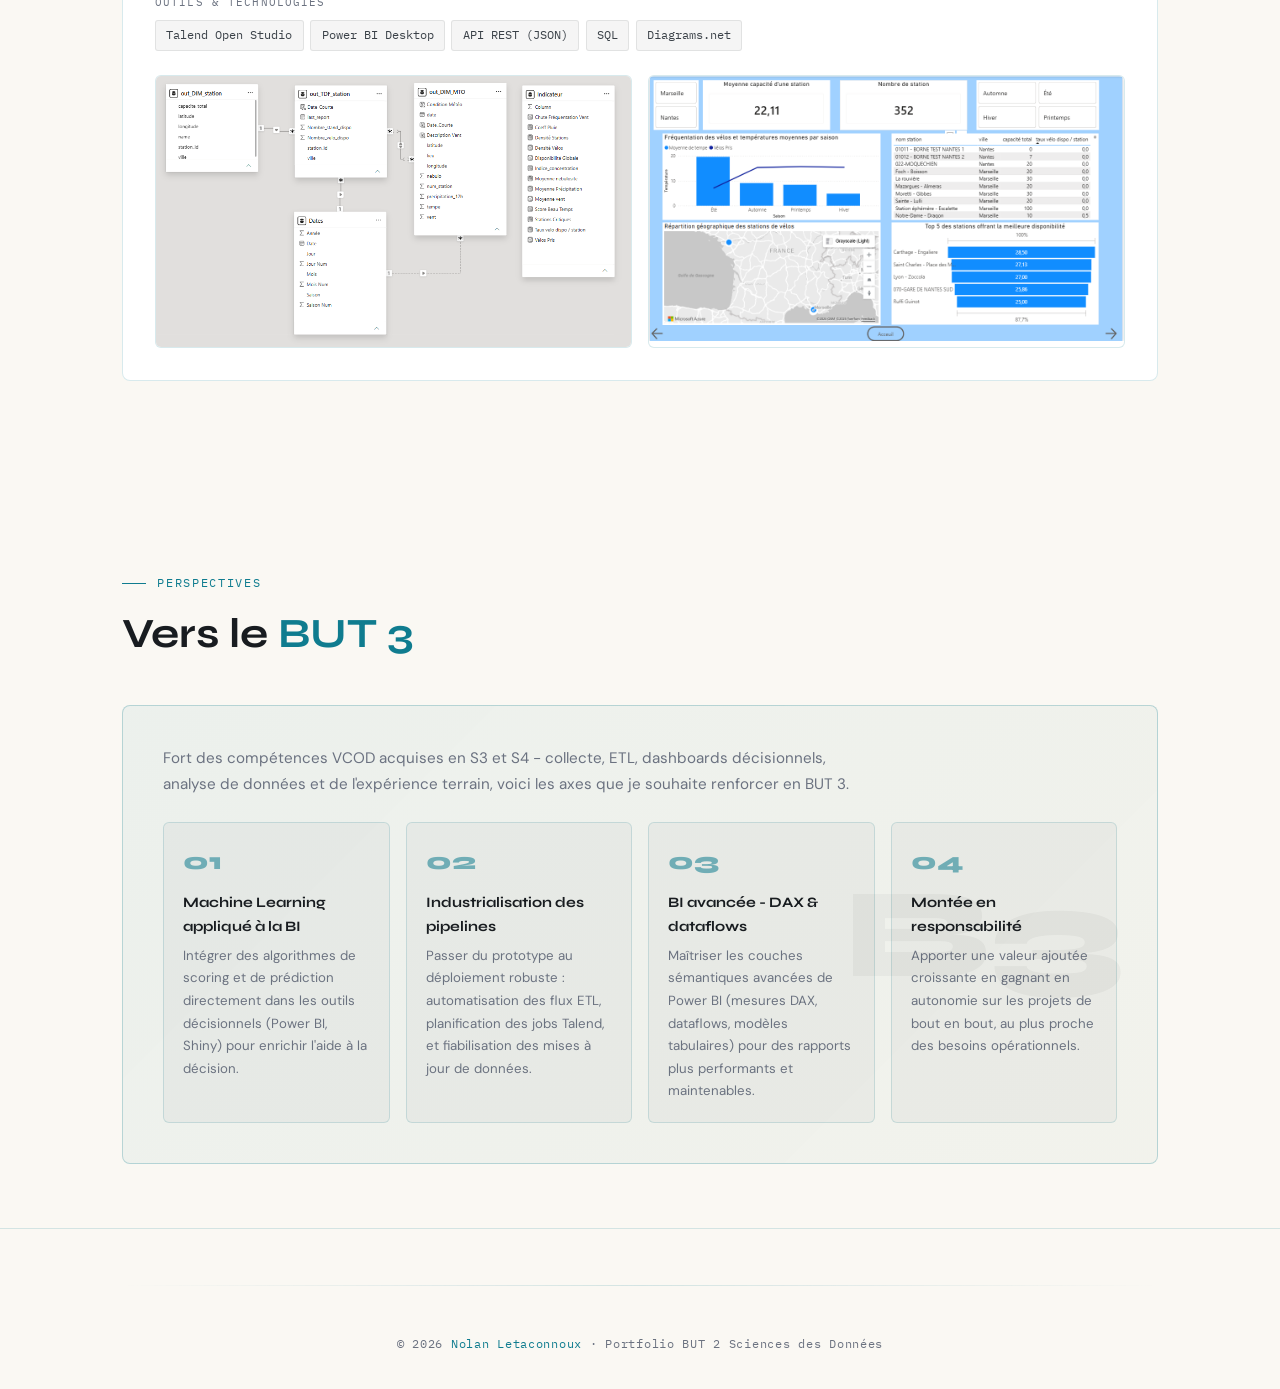
==== commit 639092cc: "Remove Talend job capture placeholder from but.html Removed placeholder for Talend job capture." ====
--- a/but.html
+++ b/but.html
@@ -154,9 +154,6 @@
               <p>Compétence 1 (Traiter) : alimentation d'un Datawarehouse multi-sources. Compétence 4 (Développer) : automatisation des flux via jobs Talend planifiables et génération de code Java exécutable.</p>
             </div>
           </div>
-
-          <div class="render-box">Espace réservé - capture du job Talend (vue graphique des composants) sous Open Studio</div>
-        </div>
       </div>
     </div>
   </section> 
